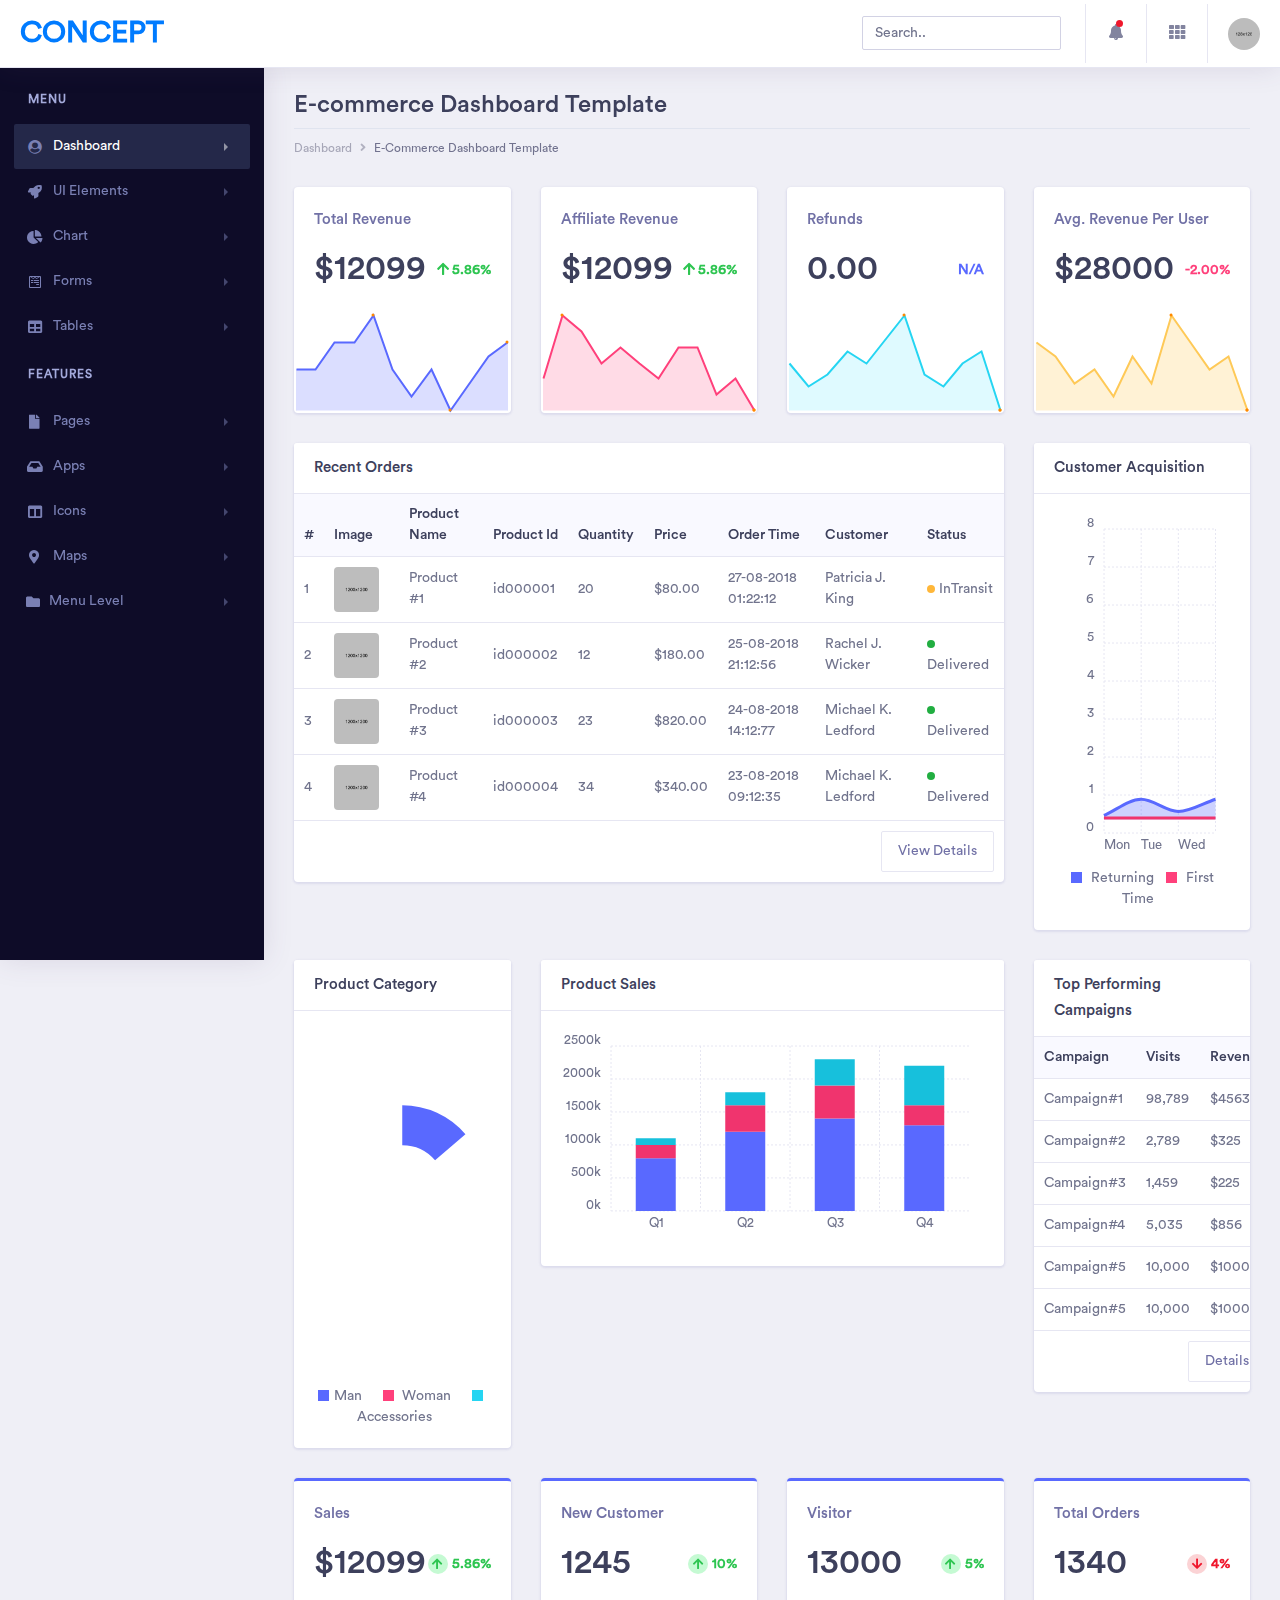
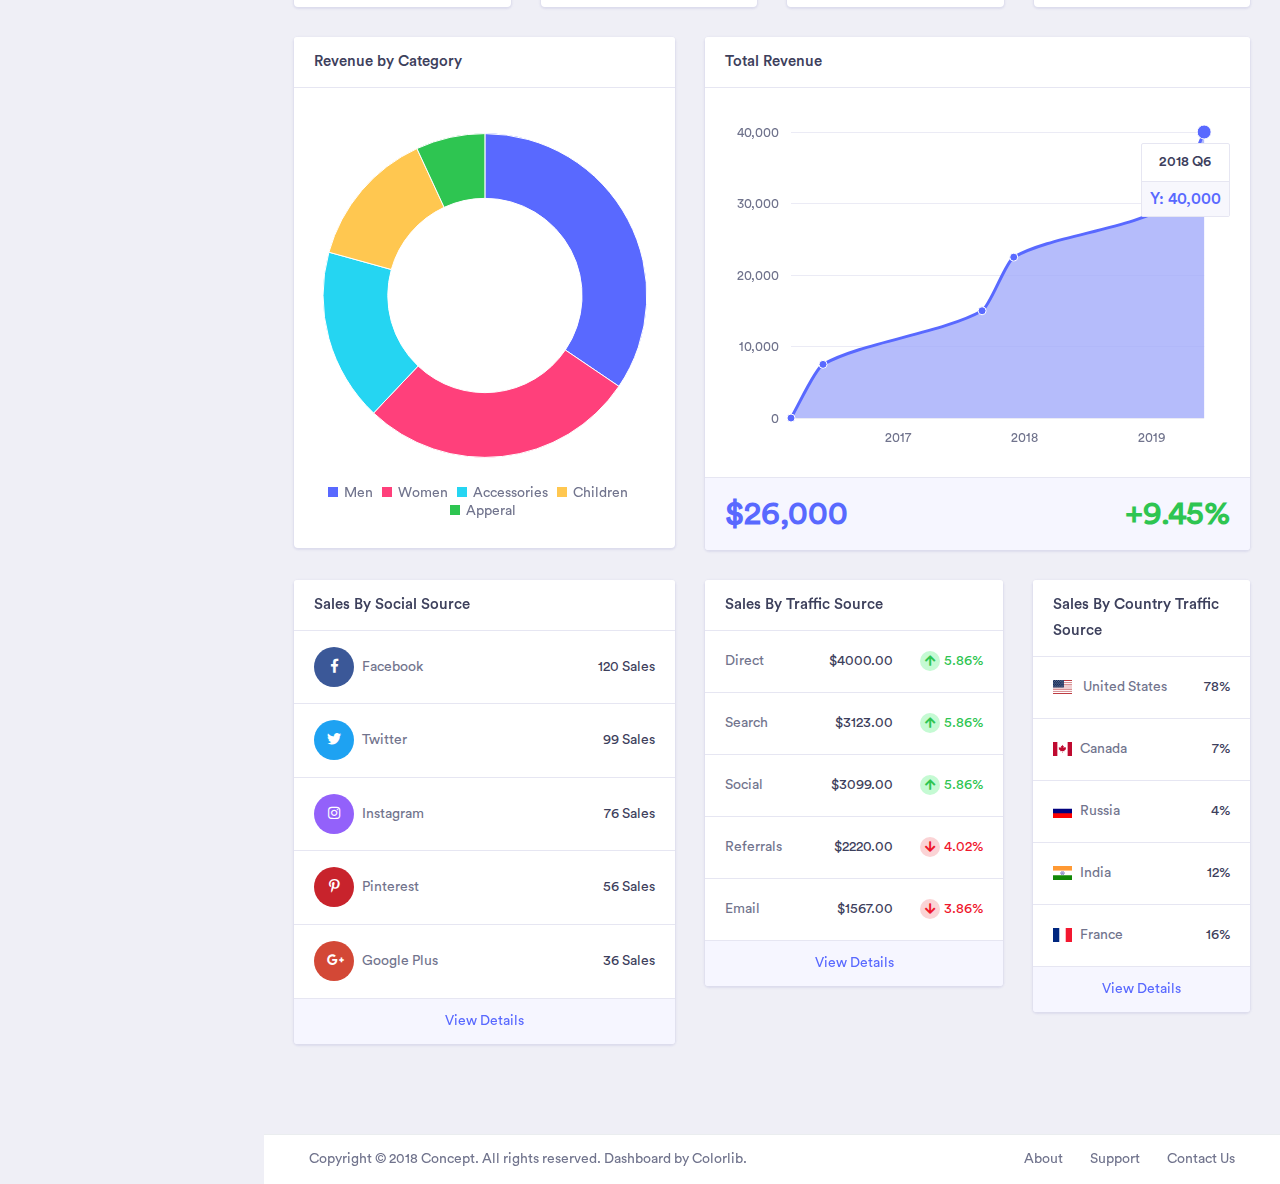
==== admin/index.html @ 16383ce6 "a" ====
<!doctype html>
<html lang="en">
 
<head>
    <!-- Required meta tags -->
    <meta charset="utf-8">
    <meta name="viewport" content="width=device-width, initial-scale=1, shrink-to-fit=no">
    <!-- Bootstrap CSS -->
    <link rel="stylesheet" href="assets/vendor/bootstrap/css/bootstrap.min.css">
    <link href="assets/vendor/fonts/circular-std/style.css" rel="stylesheet">
    <link rel="stylesheet" href="assets/libs/css/style.css">
    <link rel="stylesheet" href="assets/vendor/fonts/fontawesome/css/fontawesome-all.css">
    <link rel="stylesheet" href="assets/vendor/charts/chartist-bundle/chartist.css">
    <link rel="stylesheet" href="assets/vendor/charts/morris-bundle/morris.css">
    <link rel="stylesheet" href="assets/vendor/fonts/material-design-iconic-font/css/materialdesignicons.min.css">
    <link rel="stylesheet" href="assets/vendor/charts/c3charts/c3.css">
    <link rel="stylesheet" href="assets/vendor/fonts/flag-icon-css/flag-icon.min.css">
    <title>Concept - Bootstrap 4 Admin Dashboard Template</title>
</head>

<body>
    <!-- ============================================================== -->
    <!-- main wrapper -->
    <!-- ============================================================== -->
    <div class="dashboard-main-wrapper">
        <!-- ============================================================== -->
        <!-- navbar -->
        <!-- ============================================================== -->
        <div class="dashboard-header">
            <nav class="navbar navbar-expand-lg bg-white fixed-top">
                <a class="navbar-brand" href="index.html">Concept</a>
                <button class="navbar-toggler" type="button" data-toggle="collapse" data-target="#navbarSupportedContent" aria-controls="navbarSupportedContent" aria-expanded="false" aria-label="Toggle navigation">
                    <span class="navbar-toggler-icon"></span>
                </button>
                <div class="collapse navbar-collapse " id="navbarSupportedContent">
                    <ul class="navbar-nav ml-auto navbar-right-top">
                        <li class="nav-item">
                            <div id="custom-search" class="top-search-bar">
                                <input class="form-control" type="text" placeholder="Search..">
                            </div>
                        </li>
                        <li class="nav-item dropdown notification">
                            <a class="nav-link nav-icons" href="#" id="navbarDropdownMenuLink1" data-toggle="dropdown" aria-haspopup="true" aria-expanded="false"><i class="fas fa-fw fa-bell"></i> <span class="indicator"></span></a>
                            <ul class="dropdown-menu dropdown-menu-right notification-dropdown">
                                <li>
                                    <div class="notification-title"> Notification</div>
                                    <div class="notification-list">
                                        <div class="list-group">
                                            <a href="#" class="list-group-item list-group-item-action active">
                                                <div class="notification-info">
                                                    <div class="notification-list-user-img"><img src="assets/images/avatar-2.jpg" alt="" class="user-avatar-md rounded-circle"></div>
                                                    <div class="notification-list-user-block"><span class="notification-list-user-name">Jeremy Rakestraw</span>accepted your invitation to join the team.
                                                        <div class="notification-date">2 min ago</div>
                                                    </div>
                                                </div>
                                            </a>
                                            <a href="#" class="list-group-item list-group-item-action">
                                                <div class="notification-info">
                                                    <div class="notification-list-user-img"><img src="assets/images/avatar-3.jpg" alt="" class="user-avatar-md rounded-circle"></div>
                                                    <div class="notification-list-user-block"><span class="notification-list-user-name">John Abraham </span>is now following you
                                                        <div class="notification-date">2 days ago</div>
                                                    </div>
                                                </div>
                                            </a>
                                            <a href="#" class="list-group-item list-group-item-action">
                                                <div class="notification-info">
                                                    <div class="notification-list-user-img"><img src="assets/images/avatar-4.jpg" alt="" class="user-avatar-md rounded-circle"></div>
                                                    <div class="notification-list-user-block"><span class="notification-list-user-name">Monaan Pechi</span> is watching your main repository
                                                        <div class="notification-date">2 min ago</div>
                                                    </div>
                                                </div>
                                            </a>
                                            <a href="#" class="list-group-item list-group-item-action">
                                                <div class="notification-info">
                                                    <div class="notification-list-user-img"><img src="assets/images/avatar-5.jpg" alt="" class="user-avatar-md rounded-circle"></div>
                                                    <div class="notification-list-user-block"><span class="notification-list-user-name">Jessica Caruso</span>accepted your invitation to join the team.
                                                        <div class="notification-date">2 min ago</div>
                                                    </div>
                                                </div>
                                            </a>
                                        </div>
                                    </div>
                                </li>
                                <li>
                                    <div class="list-footer"> <a href="#">View all notifications</a></div>
                                </li>
                            </ul>
                        </li>
                        <li class="nav-item dropdown connection">
                            <a class="nav-link" href="#" id="navbarDropdown" role="button" data-toggle="dropdown" aria-haspopup="true" aria-expanded="false"> <i class="fas fa-fw fa-th"></i> </a>
                            <ul class="dropdown-menu dropdown-menu-right connection-dropdown">
                                <li class="connection-list">
                                    <div class="row">
                                        <div class="col-xl-4 col-lg-4 col-md-6 col-sm-12 col-12 ">
                                            <a href="#" class="connection-item"><img src="assets/images/github.png" alt="" > <span>Github</span></a>
                                        </div>
                                        <div class="col-xl-4 col-lg-4 col-md-6 col-sm-12 col-12 ">
                                            <a href="#" class="connection-item"><img src="assets/images/dribbble.png" alt="" > <span>Dribbble</span></a>
                                        </div>
                                        <div class="col-xl-4 col-lg-4 col-md-6 col-sm-12 col-12 ">
                                            <a href="#" class="connection-item"><img src="assets/images/dropbox.png" alt="" > <span>Dropbox</span></a>
                                        </div>
                                    </div>
                                    <div class="row">
                                        <div class="col-xl-4 col-lg-4 col-md-6 col-sm-12 col-12 ">
                                            <a href="#" class="connection-item"><img src="assets/images/bitbucket.png" alt=""> <span>Bitbucket</span></a>
                                        </div>
                                        <div class="col-xl-4 col-lg-4 col-md-6 col-sm-12 col-12 ">
                                            <a href="#" class="connection-item"><img src="assets/images/mail_chimp.png" alt="" ><span>Mail chimp</span></a>
                                        </div>
                                        <div class="col-xl-4 col-lg-4 col-md-6 col-sm-12 col-12 ">
                                            <a href="#" class="connection-item"><img src="assets/images/slack.png" alt="" > <span>Slack</span></a>
                                        </div>
                                    </div>
                                </li>
                                <li>
                                    <div class="conntection-footer"><a href="#">More</a></div>
                                </li>
                            </ul>
                        </li>
                        <li class="nav-item dropdown nav-user">
                            <a class="nav-link nav-user-img" href="#" id="navbarDropdownMenuLink2" data-toggle="dropdown" aria-haspopup="true" aria-expanded="false"><img src="assets/images/avatar-1.jpg" alt="" class="user-avatar-md rounded-circle"></a>
                            <div class="dropdown-menu dropdown-menu-right nav-user-dropdown" aria-labelledby="navbarDropdownMenuLink2">
                                <div class="nav-user-info">
                                    <h5 class="mb-0 text-white nav-user-name">John Abraham </h5>
                                    <span class="status"></span><span class="ml-2">Available</span>
                                </div>
                                <a class="dropdown-item" href="#"><i class="fas fa-user mr-2"></i>Account</a>
                                <a class="dropdown-item" href="#"><i class="fas fa-cog mr-2"></i>Setting</a>
                                <a class="dropdown-item" href="#"><i class="fas fa-power-off mr-2"></i>Logout</a>
                            </div>
                        </li>
                    </ul>
                </div>
            </nav>
        </div>
        <!-- ============================================================== -->
        <!-- end navbar -->
        <!-- ============================================================== -->
        <!-- ============================================================== -->
        <!-- left sidebar -->
        <!-- ============================================================== -->
        <div class="nav-left-sidebar sidebar-dark">
            <div class="menu-list">
                <nav class="navbar navbar-expand-lg navbar-light">
                    <a class="d-xl-none d-lg-none" href="#">Dashboard</a>
                    <button class="navbar-toggler" type="button" data-toggle="collapse" data-target="#navbarNav" aria-controls="navbarNav" aria-expanded="false" aria-label="Toggle navigation">
                        <span class="navbar-toggler-icon"></span>
                    </button>
                    <div class="collapse navbar-collapse" id="navbarNav">
                        <ul class="navbar-nav flex-column">
                            <li class="nav-divider">
                                Menu
                            </li>
                            <li class="nav-item ">
                                <a class="nav-link active" href="#" data-toggle="collapse" aria-expanded="false" data-target="#submenu-1" aria-controls="submenu-1"><i class="fa fa-fw fa-user-circle"></i>Dashboard <span class="badge badge-success">6</span></a>
                                <div id="submenu-1" class="collapse submenu" style="">
                                    <ul class="nav flex-column">
                                        <li class="nav-item">
                                            <a class="nav-link" href="#" data-toggle="collapse" aria-expanded="false" data-target="#submenu-1-2" aria-controls="submenu-1-2">E-Commerce</a>
                                            <div id="submenu-1-2" class="collapse submenu" style="">
                                                <ul class="nav flex-column">
                                                    <li class="nav-item">
                                                        <a class="nav-link" href="index.html">E Commerce Dashboard</a>
                                                    </li>
                                                    <li class="nav-item">
                                                        <a class="nav-link" href="ecommerce-product.html">Product List</a>
                                                    </li>
                                                    <li class="nav-item">
                                                        <a class="nav-link" href="ecommerce-product-single.html">Product Single</a>
                                                    </li>
                                                    <li class="nav-item">
                                                        <a class="nav-link" href="ecommerce-product-checkout.html">Product Checkout</a>
                                                    </li>
                                                </ul>
                                            </div>
                                        </li>
                                        <li class="nav-item">
                                            <a class="nav-link" href="dashboard-finance.html">Finance</a>
                                        </li>
                                        <li class="nav-item">
                                            <a class="nav-link" href="dashboard-sales.html">Sales</a>
                                        </li>
                                        <li class="nav-item">
                                            <a class="nav-link" href="#" data-toggle="collapse" aria-expanded="false" data-target="#submenu-1-1" aria-controls="submenu-1-1">Infulencer</a>
                                            <div id="submenu-1-1" class="collapse submenu" style="">
                                                <ul class="nav flex-column">
                                                    <li class="nav-item">
                                                        <a class="nav-link" href="dashboard-influencer.html">Influencer</a>
                                                    </li>
                                                    <li class="nav-item">
                                                        <a class="nav-link" href="influencer-finder.html">Influencer Finder</a>
                                                    </li>
                                                    <li class="nav-item">
                                                        <a class="nav-link" href="influencer-profile.html">Influencer Profile</a>
                                                    </li>
                                                </ul>
                                            </div>
                                        </li>
                                    </ul>
                                </div>
                            </li>
                            <li class="nav-item">
                                <a class="nav-link" href="#" data-toggle="collapse" aria-expanded="false" data-target="#submenu-2" aria-controls="submenu-2"><i class="fa fa-fw fa-rocket"></i>UI Elements</a>
                                <div id="submenu-2" class="collapse submenu" style="">
                                    <ul class="nav flex-column">
                                        <li class="nav-item">
                                            <a class="nav-link" href="pages/cards.html">Cards <span class="badge badge-secondary">New</span></a>
                                        </li>
                                        <li class="nav-item">
                                            <a class="nav-link" href="pages/general.html">General</a>
                                        </li>
                                        <li class="nav-item">
                                            <a class="nav-link" href="pages/carousel.html">Carousel</a>
                                        </li>
                                        <li class="nav-item">
                                            <a class="nav-link" href="pages/listgroup.html">List Group</a>
                                        </li>
                                        <li class="nav-item">
                                            <a class="nav-link" href="pages/typography.html">Typography</a>
                                        </li>
                                        <li class="nav-item">
                                            <a class="nav-link" href="pages/accordions.html">Accordions</a>
                                        </li>
                                        <li class="nav-item">
                                            <a class="nav-link" href="pages/tabs.html">Tabs</a>
                                        </li>
                                    </ul>
                                </div>
                            </li>
                            <li class="nav-item">
                                <a class="nav-link" href="#" data-toggle="collapse" aria-expanded="false" data-target="#submenu-3" aria-controls="submenu-3"><i class="fas fa-fw fa-chart-pie"></i>Chart</a>
                                <div id="submenu-3" class="collapse submenu" style="">
                                    <ul class="nav flex-column">
                                        <li class="nav-item">
                                            <a class="nav-link" href="pages/chart-c3.html">C3 Charts</a>
                                        </li>
                                        <li class="nav-item">
                                            <a class="nav-link" href="pages/chart-chartist.html">Chartist Charts</a>
                                        </li>
                                        <li class="nav-item">
                                            <a class="nav-link" href="pages/chart-charts.html">Chart</a>
                                        </li>
                                        <li class="nav-item">
                                            <a class="nav-link" href="pages/chart-morris.html">Morris</a>
                                        </li>
                                        <li class="nav-item">
                                            <a class="nav-link" href="pages/chart-sparkline.html">Sparkline</a>
                                        </li>
                                        <li class="nav-item">
                                            <a class="nav-link" href="pages/chart-gauge.html">Guage</a>
                                        </li>
                                    </ul>
                                </div>
                            </li>
                            <li class="nav-item ">
                                <a class="nav-link" href="#" data-toggle="collapse" aria-expanded="false" data-target="#submenu-4" aria-controls="submenu-4"><i class="fab fa-fw fa-wpforms"></i>Forms</a>
                                <div id="submenu-4" class="collapse submenu" style="">
                                    <ul class="nav flex-column">
                                        <li class="nav-item">
                                            <a class="nav-link" href="pages/form-elements.html">Form Elements</a>
                                        </li>
                                        <li class="nav-item">
                                            <a class="nav-link" href="pages/form-validation.html">Parsely Validations</a>
                                        </li>
                                        <li class="nav-item">
                                            <a class="nav-link" href="pages/multiselect.html">Multiselect</a>
                                        </li>
                                        <li class="nav-item">
                                            <a class="nav-link" href="pages/datepicker.html">Date Picker</a>
                                        </li>
                                        <li class="nav-item">
                                            <a class="nav-link" href="pages/bootstrap-select.html">Bootstrap Select</a>
                                        </li>
                                    </ul>
                                </div>
                            </li>
                            <li class="nav-item">
                                <a class="nav-link" href="#" data-toggle="collapse" aria-expanded="false" data-target="#submenu-5" aria-controls="submenu-5"><i class="fas fa-fw fa-table"></i>Tables</a>
                                <div id="submenu-5" class="collapse submenu" style="">
                                    <ul class="nav flex-column">
                                        <li class="nav-item">
                                            <a class="nav-link" href="pages/general-table.html">General Tables</a>
                                        </li>
                                        <li class="nav-item">
                                            <a class="nav-link" href="pages/data-tables.html">Data Tables</a>
                                        </li>
                                    </ul>
                                </div>
                            </li>
                            <li class="nav-divider">
                                Features
                            </li>
                            <li class="nav-item">
                                <a class="nav-link" href="#" data-toggle="collapse" aria-expanded="false" data-target="#submenu-6" aria-controls="submenu-6"><i class="fas fa-fw fa-file"></i> Pages </a>
                                <div id="submenu-6" class="collapse submenu" style="">
                                    <ul class="nav flex-column">
                                        <li class="nav-item">
                                            <a class="nav-link" href="pages/blank-page.html">Blank Page</a>
                                        </li>
                                        <li class="nav-item">
                                            <a class="nav-link" href="pages/blank-page-header.html">Blank Page Header</a>
                                        </li>
                                        <li class="nav-item">
                                            <a class="nav-link" href="pages/login.html">Login</a>
                                        </li>
                                        <li class="nav-item">
                                            <a class="nav-link" href="pages/404-page.html">404 page</a>
                                        </li>
                                        <li class="nav-item">
                                            <a class="nav-link" href="pages/sign-up.html">Sign up Page</a>
                                        </li>
                                        <li class="nav-item">
                                            <a class="nav-link" href="pages/forgot-password.html">Forgot Password</a>
                                        </li>
                                        <li class="nav-item">
                                            <a class="nav-link" href="pages/pricing.html">Pricing Tables</a>
                                        </li>
                                        <li class="nav-item">
                                            <a class="nav-link" href="pages/timeline.html">Timeline</a>
                                        </li>
                                        <li class="nav-item">
                                            <a class="nav-link" href="pages/calendar.html">Calendar</a>
                                        </li>
                                        <li class="nav-item">
                                            <a class="nav-link" href="pages/sortable-nestable-lists.html">Sortable/Nestable List</a>
                                        </li>
                                        <li class="nav-item">
                                            <a class="nav-link" href="pages/widgets.html">Widgets</a>
                                        </li>
                                        <li class="nav-item">
                                            <a class="nav-link" href="pages/media-object.html">Media Objects</a>
                                        </li>
                                        <li class="nav-item">
                                            <a class="nav-link" href="pages/cropper-image.html">Cropper</a>
                                        </li>
                                        <li class="nav-item">
                                            <a class="nav-link" href="pages/color-picker.html">Color Picker</a>
                                        </li>
                                    </ul>
                                </div>
                            </li>
                            <li class="nav-item">
                                <a class="nav-link" href="#" data-toggle="collapse" aria-expanded="false" data-target="#submenu-7" aria-controls="submenu-7"><i class="fas fa-fw fa-inbox"></i>Apps <span class="badge badge-secondary">New</span></a>
                                <div id="submenu-7" class="collapse submenu" style="">
                                    <ul class="nav flex-column">
                                        <li class="nav-item">
                                            <a class="nav-link" href="pages/inbox.html">Inbox</a>
                                        </li>
                                        <li class="nav-item">
                                            <a class="nav-link" href="pages/email-details.html">Email Detail</a>
                                        </li>
                                        <li class="nav-item">
                                            <a class="nav-link" href="pages/email-compose.html">Email Compose</a>
                                        </li>
                                        <li class="nav-item">
                                            <a class="nav-link" href="pages/message-chat.html">Message Chat</a>
                                        </li>
                                    </ul>
                                </div>
                            </li>
                            <li class="nav-item">
                                <a class="nav-link" href="#" data-toggle="collapse" aria-expanded="false" data-target="#submenu-8" aria-controls="submenu-8"><i class="fas fa-fw fa-columns"></i>Icons</a>
                                <div id="submenu-8" class="collapse submenu" style="">
                                    <ul class="nav flex-column">
                                        <li class="nav-item">
                                            <a class="nav-link" href="pages/icon-fontawesome.html">FontAwesome Icons</a>
                                        </li>
                                        <li class="nav-item">
                                            <a class="nav-link" href="pages/icon-material.html">Material Icons</a>
                                        </li>
                                        <li class="nav-item">
                                            <a class="nav-link" href="pages/icon-simple-lineicon.html">Simpleline Icon</a>
                                        </li>
                                        <li class="nav-item">
                                            <a class="nav-link" href="pages/icon-themify.html">Themify Icon</a>
                                        </li>
                                        <li class="nav-item">
                                            <a class="nav-link" href="pages/icon-flag.html">Flag Icons</a>
                                        </li>
                                        <li class="nav-item">
                                            <a class="nav-link" href="pages/icon-weather.html">Weather Icon</a>
                                        </li>
                                    </ul>
                                </div>
                            </li>
                            <li class="nav-item">
                                <a class="nav-link" href="#" data-toggle="collapse" aria-expanded="false" data-target="#submenu-9" aria-controls="submenu-9"><i class="fas fa-fw fa-map-marker-alt"></i>Maps</a>
                                <div id="submenu-9" class="collapse submenu" style="">
                                    <ul class="nav flex-column">
                                        <li class="nav-item">
                                            <a class="nav-link" href="pages/map-google.html">Google Maps</a>
                                        </li>
                                        <li class="nav-item">
                                            <a class="nav-link" href="pages/map-vector.html">Vector Maps</a>
                                        </li>
                                    </ul>
                                </div>
                            </li>
                            <li class="nav-item">
                                <a class="nav-link" href="#" data-toggle="collapse" aria-expanded="false" data-target="#submenu-10" aria-controls="submenu-10"><i class="fas fa-f fa-folder"></i>Menu Level</a>
                                <div id="submenu-10" class="collapse submenu" style="">
                                    <ul class="nav flex-column">
                                        <li class="nav-item">
                                            <a class="nav-link" href="#">Level 1</a>
                                        </li>
                                        <li class="nav-item">
                                            <a class="nav-link" href="#" data-toggle="collapse" aria-expanded="false" data-target="#submenu-11" aria-controls="submenu-11">Level 2</a>
                                            <div id="submenu-11" class="collapse submenu" style="">
                                                <ul class="nav flex-column">
                                                    <li class="nav-item">
                                                        <a class="nav-link" href="#">Level 1</a>
                                                    </li>
                                                    <li class="nav-item">
                                                        <a class="nav-link" href="#">Level 2</a>
                                                    </li>
                                                </ul>
                                            </div>
                                        </li>
                                        <li class="nav-item">
                                            <a class="nav-link" href="#">Level 3</a>
                                        </li>
                                    </ul>
                                </div>
                            </li>
                        </ul>
                    </div>
                </nav>
            </div>
        </div>
        <!-- ============================================================== -->
        <!-- end left sidebar -->
        <!-- ============================================================== -->
        <!-- ============================================================== -->
        <!-- wrapper  -->
        <!-- ============================================================== -->
        <div class="dashboard-wrapper">
            <div class="dashboard-ecommerce">
                <div class="container-fluid dashboard-content ">
                    <!-- ============================================================== -->
                    <!-- pageheader  -->
                    <!-- ============================================================== -->
                    <div class="row">
                        <div class="col-xl-12 col-lg-12 col-md-12 col-sm-12 col-12">
                            <div class="page-header">
                                <h2 class="pageheader-title">E-commerce Dashboard Template </h2>
                                <p class="pageheader-text">Nulla euismod urna eros, sit amet scelerisque torton lectus vel mauris facilisis faucibus at enim quis massa lobortis rutrum.</p>
                                <div class="page-breadcrumb">
                                    <nav aria-label="breadcrumb">
                                        <ol class="breadcrumb">
                                            <li class="breadcrumb-item"><a href="#" class="breadcrumb-link">Dashboard</a></li>
                                            <li class="breadcrumb-item active" aria-current="page">E-Commerce Dashboard Template</li>
                                        </ol>
                                    </nav>
                                </div>
                            </div>
                        </div>
                    </div>
                    <!-- ============================================================== -->
                    <!-- end pageheader  -->
                    <!-- ============================================================== -->
                    <div class="ecommerce-widget">

                        <div class="row">
                            <div class="col-xl-3 col-lg-6 col-md-6 col-sm-12 col-12">
                                <div class="card">
                                    <div class="card-body">
                                        <h5 class="text-muted">Total Revenue</h5>
                                        <div class="metric-value d-inline-block">
                                            <h1 class="mb-1">$12099</h1>
                                        </div>
                                        <div class="metric-label d-inline-block float-right text-success font-weight-bold">
                                            <span><i class="fa fa-fw fa-arrow-up"></i></span><span>5.86%</span>
                                        </div>
                                    </div>
                                    <div id="sparkline-revenue"></div>
                                </div>
                            </div>
                            <div class="col-xl-3 col-lg-6 col-md-6 col-sm-12 col-12">
                                <div class="card">
                                    <div class="card-body">
                                        <h5 class="text-muted">Affiliate Revenue</h5>
                                        <div class="metric-value d-inline-block">
                                            <h1 class="mb-1">$12099</h1>
                                        </div>
                                        <div class="metric-label d-inline-block float-right text-success font-weight-bold">
                                            <span><i class="fa fa-fw fa-arrow-up"></i></span><span>5.86%</span>
                                        </div>
                                    </div>
                                    <div id="sparkline-revenue2"></div>
                                </div>
                            </div>
                            <div class="col-xl-3 col-lg-6 col-md-6 col-sm-12 col-12">
                                <div class="card">
                                    <div class="card-body">
                                        <h5 class="text-muted">Refunds</h5>
                                        <div class="metric-value d-inline-block">
                                            <h1 class="mb-1">0.00</h1>
                                        </div>
                                        <div class="metric-label d-inline-block float-right text-primary font-weight-bold">
                                            <span>N/A</span>
                                        </div>
                                    </div>
                                    <div id="sparkline-revenue3"></div>
                                </div>
                            </div>
                            <div class="col-xl-3 col-lg-6 col-md-6 col-sm-12 col-12">
                                <div class="card">
                                    <div class="card-body">
                                        <h5 class="text-muted">Avg. Revenue Per User</h5>
                                        <div class="metric-value d-inline-block">
                                            <h1 class="mb-1">$28000</h1>
                                        </div>
                                        <div class="metric-label d-inline-block float-right text-secondary font-weight-bold">
                                            <span>-2.00%</span>
                                        </div>
                                    </div>
                                    <div id="sparkline-revenue4"></div>
                                </div>
                            </div>
                        </div>
                        <div class="row">
                            <!-- ============================================================== -->
                      
                            <!-- ============================================================== -->

                                          <!-- recent orders  -->
                            <!-- ============================================================== -->
                            <div class="col-xl-9 col-lg-12 col-md-6 col-sm-12 col-12">
                                <div class="card">
                                    <h5 class="card-header">Recent Orders</h5>
                                    <div class="card-body p-0">
                                        <div class="table-responsive">
                                            <table class="table">
                                                <thead class="bg-light">
                                                    <tr class="border-0">
                                                        <th class="border-0">#</th>
                                                        <th class="border-0">Image</th>
                                                        <th class="border-0">Product Name</th>
                                                        <th class="border-0">Product Id</th>
                                                        <th class="border-0">Quantity</th>
                                                        <th class="border-0">Price</th>
                                                        <th class="border-0">Order Time</th>
                                                        <th class="border-0">Customer</th>
                                                        <th class="border-0">Status</th>
                                                    </tr>
                                                </thead>
                                                <tbody>
                                                    <tr>
                                                        <td>1</td>
                                                        <td>
                                                            <div class="m-r-10"><img src="assets/images/product-pic.jpg" alt="user" class="rounded" width="45"></div>
                                                        </td>
                                                        <td>Product #1 </td>
                                                        <td>id000001 </td>
                                                        <td>20</td>
                                                        <td>$80.00</td>
                                                        <td>27-08-2018 01:22:12</td>
                                                        <td>Patricia J. King </td>
                                                        <td><span class="badge-dot badge-brand mr-1"></span>InTransit </td>
                                                    </tr>
                                                    <tr>
                                                        <td>2</td>
                                                        <td>
                                                            <div class="m-r-10"><img src="assets/images/product-pic-2.jpg" alt="user" class="rounded" width="45"></div>
                                                        </td>
                                                        <td>Product #2 </td>
                                                        <td>id000002 </td>
                                                        <td>12</td>
                                                        <td>$180.00</td>
                                                        <td>25-08-2018 21:12:56</td>
                                                        <td>Rachel J. Wicker </td>
                                                        <td><span class="badge-dot badge-success mr-1"></span>Delivered </td>
                                                    </tr>
                                                    <tr>
                                                        <td>3</td>
                                                        <td>
                                                            <div class="m-r-10"><img src="assets/images/product-pic-3.jpg" alt="user" class="rounded" width="45"></div>
                                                        </td>
                                                        <td>Product #3 </td>
                                                        <td>id000003 </td>
                                                        <td>23</td>
                                                        <td>$820.00</td>
                                                        <td>24-08-2018 14:12:77</td>
                                                        <td>Michael K. Ledford </td>
                                                        <td><span class="badge-dot badge-success mr-1"></span>Delivered </td>
                                                    </tr>
                                                    <tr>
                                                        <td>4</td>
                                                        <td>
                                                            <div class="m-r-10"><img src="assets/images/product-pic-4.jpg" alt="user" class="rounded" width="45"></div>
                                                        </td>
                                                        <td>Product #4 </td>
                                                        <td>id000004 </td>
                                                        <td>34</td>
                                                        <td>$340.00</td>
                                                        <td>23-08-2018 09:12:35</td>
                                                        <td>Michael K. Ledford </td>
                                                        <td><span class="badge-dot badge-success mr-1"></span>Delivered </td>
                                                    </tr>
                                                    <tr>
                                                        <td colspan="9"><a href="#" class="btn btn-outline-light float-right">View Details</a></td>
                                                    </tr>
                                                </tbody>
                                            </table>
                                        </div>
                                    </div>
                                </div>
                            </div>
                            <!-- ============================================================== -->
                            <!-- end recent orders  -->

    
                            <!-- ============================================================== -->
                            <!-- ============================================================== -->
                            <!-- customer acquistion  -->
                            <!-- ============================================================== -->
                            <div class="col-xl-3 col-lg-6 col-md-6 col-sm-12 col-12">
                                <div class="card">
                                    <h5 class="card-header">Customer Acquisition</h5>
                                    <div class="card-body">
                                        <div class="ct-chart ct-golden-section" style="height: 354px;"></div>
                                        <div class="text-center">
                                            <span class="legend-item mr-2">
                                                    <span class="fa-xs text-primary mr-1 legend-tile"><i class="fa fa-fw fa-square-full"></i></span>
                                            <span class="legend-text">Returning</span>
                                            </span>
                                            <span class="legend-item mr-2">

                                                    <span class="fa-xs text-secondary mr-1 legend-tile"><i class="fa fa-fw fa-square-full"></i></span>
                                            <span class="legend-text">First Time</span>
                                            </span>
                                        </div>
                                    </div>
                                </div>
                            </div>
                            <!-- ============================================================== -->
                            <!-- end customer acquistion  -->
                            <!-- ============================================================== -->
                        </div>
                        <div class="row">
                            <!-- ============================================================== -->
              				                        <!-- product category  -->
                            <!-- ============================================================== -->
                            <div class="col-xl-3 col-lg-6 col-md-6 col-sm-12 col-12">
                                <div class="card">
                                    <h5 class="card-header"> Product Category</h5>
                                    <div class="card-body">
                                        <div class="ct-chart-category ct-golden-section" style="height: 315px;"></div>
                                        <div class="text-center m-t-40">
                                            <span class="legend-item mr-3">
                                                    <span class="fa-xs text-primary mr-1 legend-tile"><i class="fa fa-fw fa-square-full "></i></span><span class="legend-text">Man</span>
                                            </span>
                                            <span class="legend-item mr-3">
                                                <span class="fa-xs text-secondary mr-1 legend-tile"><i class="fa fa-fw fa-square-full"></i></span>
                                            <span class="legend-text">Woman</span>
                                            </span>
                                            <span class="legend-item mr-3">
                                                <span class="fa-xs text-info mr-1 legend-tile"><i class="fa fa-fw fa-square-full"></i></span>
                                            <span class="legend-text">Accessories</span>
                                            </span>
                                        </div>
                                    </div>
                                </div>
                            </div>
                            <!-- ============================================================== -->
                            <!-- end product category  -->
                                   <!-- product sales  -->
                            <!-- ============================================================== -->
                            <div class="col-xl-6 col-lg-12 col-md-12 col-sm-12 col-12">
                                <div class="card">
                                    <div class="card-header">
                                        <!-- <div class="float-right">
                                                <select class="custom-select">
                                                    <option selected>Today</option>
                                                    <option value="1">Weekly</option>
                                                    <option value="2">Monthly</option>
                                                    <option value="3">Yearly</option>
                                                </select>
                                            </div> -->
                                        <h5 class="mb-0"> Product Sales</h5>
                                    </div>
                                    <div class="card-body">
                                        <div class="ct-chart-product ct-golden-section"></div>
                                    </div>
                                </div>
                            </div>
                            <!-- ============================================================== -->
                            <!-- end product sales  -->
                            <!-- ============================================================== -->
                            <div class="col-xl-3 col-lg-12 col-md-6 col-sm-12 col-12">
                                <!-- ============================================================== -->
                                <!-- top perfomimg  -->
                                <!-- ============================================================== -->
                                <div class="card">
                                    <h5 class="card-header">Top Performing Campaigns</h5>
                                    <div class="card-body p-0">
                                        <div class="table-responsive">
                                            <table class="table no-wrap p-table">
                                                <thead class="bg-light">
                                                    <tr class="border-0">
                                                        <th class="border-0">Campaign</th>
                                                        <th class="border-0">Visits</th>
                                                        <th class="border-0">Revenue</th>
                                                    </tr>
                                                </thead>
                                                <tbody>
                                                    <tr>
                                                        <td>Campaign#1</td>
                                                        <td>98,789 </td>
                                                        <td>$4563</td>
                                                    </tr>
                                                    <tr>
                                                        <td>Campaign#2</td>
                                                        <td>2,789 </td>
                                                        <td>$325</td>
                                                    </tr>
                                                    <tr>
                                                        <td>Campaign#3</td>
                                                        <td>1,459 </td>
                                                        <td>$225</td>
                                                    </tr>
                                                    <tr>
                                                        <td>Campaign#4</td>
                                                        <td>5,035 </td>
                                                        <td>$856</td>
                                                    </tr>
                                                    <tr>
                                                        <td>Campaign#5</td>
                                                        <td>10,000 </td>
                                                        <td>$1000</td>
                                                    </tr>
                                                    <tr>
                                                        <td>Campaign#5</td>
                                                        <td>10,000 </td>
                                                        <td>$1000</td>
                                                    </tr>
                                                    <tr>
                                                        <td colspan="3">
                                                            <a href="#" class="btn btn-outline-light float-right">Details</a>
                                                        </td>
                                                    </tr>
                                                </tbody>
                                            </table>
                                        </div>
                                    </div>
                                </div>
                                <!-- ============================================================== -->
                                <!-- end top perfomimg  -->
                                <!-- ============================================================== -->
                            </div>
                        </div>

                        <div class="row">
                            <!-- ============================================================== -->
                            <!-- sales  -->
                            <!-- ============================================================== -->
                            <div class="col-xl-3 col-lg-3 col-md-6 col-sm-12 col-12">
                                <div class="card border-3 border-top border-top-primary">
                                    <div class="card-body">
                                        <h5 class="text-muted">Sales</h5>
                                        <div class="metric-value d-inline-block">
                                            <h1 class="mb-1">$12099</h1>
                                        </div>
                                        <div class="metric-label d-inline-block float-right text-success font-weight-bold">
                                            <span class="icon-circle-small icon-box-xs text-success bg-success-light"><i class="fa fa-fw fa-arrow-up"></i></span><span class="ml-1">5.86%</span>
                                        </div>
                                    </div>
                                </div>
                            </div>
                            <!-- ============================================================== -->
                            <!-- end sales  -->
                            <!-- ============================================================== -->
                            <!-- ============================================================== -->
                            <!-- new customer  -->
                            <!-- ============================================================== -->
                            <div class="col-xl-3 col-lg-3 col-md-6 col-sm-12 col-12">
                                <div class="card border-3 border-top border-top-primary">
                                    <div class="card-body">
                                        <h5 class="text-muted">New Customer</h5>
                                        <div class="metric-value d-inline-block">
                                            <h1 class="mb-1">1245</h1>
                                        </div>
                                        <div class="metric-label d-inline-block float-right text-success font-weight-bold">
                                            <span class="icon-circle-small icon-box-xs text-success bg-success-light"><i class="fa fa-fw fa-arrow-up"></i></span><span class="ml-1">10%</span>
                                        </div>
                                    </div>
                                </div>
                            </div>
                            <!-- ============================================================== -->
                            <!-- end new customer  -->
                            <!-- ============================================================== -->
                            <!-- ============================================================== -->
                            <!-- visitor  -->
                            <!-- ============================================================== -->
                            <div class="col-xl-3 col-lg-3 col-md-6 col-sm-12 col-12">
                                <div class="card border-3 border-top border-top-primary">
                                    <div class="card-body">
                                        <h5 class="text-muted">Visitor</h5>
                                        <div class="metric-value d-inline-block">
                                            <h1 class="mb-1">13000</h1>
                                        </div>
                                        <div class="metric-label d-inline-block float-right text-success font-weight-bold">
                                            <span class="icon-circle-small icon-box-xs text-success bg-success-light"><i class="fa fa-fw fa-arrow-up"></i></span><span class="ml-1">5%</span>
                                        </div>
                                    </div>
                                </div>
                            </div>
                            <!-- ============================================================== -->
                            <!-- end visitor  -->
                            <!-- ============================================================== -->
                            <!-- ============================================================== -->
                            <!-- total orders  -->
                            <!-- ============================================================== -->
                            <div class="col-xl-3 col-lg-3 col-md-6 col-sm-12 col-12">
                                <div class="card border-3 border-top border-top-primary">
                                    <div class="card-body">
                                        <h5 class="text-muted">Total Orders</h5>
                                        <div class="metric-value d-inline-block">
                                            <h1 class="mb-1">1340</h1>
                                        </div>
                                        <div class="metric-label d-inline-block float-right text-danger font-weight-bold">
                                            <span class="icon-circle-small icon-box-xs text-danger bg-danger-light bg-danger-light "><i class="fa fa-fw fa-arrow-down"></i></span><span class="ml-1">4%</span>
                                        </div>
                                    </div>
                                </div>
                            </div>
                            <!-- ============================================================== -->
                            <!-- end total orders  -->
                            <!-- ============================================================== -->
                        </div>
                        <div class="row">
                            <!-- ============================================================== -->
                            <!-- total revenue  -->
                            <!-- ============================================================== -->
  
                            
                            <!-- ============================================================== -->
                            <!-- ============================================================== -->
                            <!-- category revenue  -->
                            <!-- ============================================================== -->
                            <div class="col-xl-5 col-lg-5 col-md-12 col-sm-12 col-12">
                                <div class="card">
                                    <h5 class="card-header">Revenue by Category</h5>
                                    <div class="card-body">
                                        <div id="c3chart_category" style="height: 420px;"></div>
                                    </div>
                                </div>
                            </div>
                            <!-- ============================================================== -->
                            <!-- end category revenue  -->
                            <!-- ============================================================== -->

                            <div class="col-xl-7 col-lg-7 col-md-12 col-sm-12 col-12">
                                <div class="card">
                                    <h5 class="card-header"> Total Revenue</h5>
                                    <div class="card-body">
                                        <div id="morris_totalrevenue"></div>
                                    </div>
                                    <div class="card-footer">
                                        <p class="display-7 font-weight-bold"><span class="text-primary d-inline-block">$26,000</span><span class="text-success float-right">+9.45%</span></p>
                                    </div>
                                </div>
                            </div>
                        </div>
                        <div class="row">
                            <div class="col-xl-5 col-lg-6 col-md-6 col-sm-12 col-12">
                                <!-- ============================================================== -->
                                <!-- social source  -->
                                <!-- ============================================================== -->
                                <div class="card">
                                    <h5 class="card-header"> Sales By Social Source</h5>
                                    <div class="card-body p-0">
                                        <ul class="social-sales list-group list-group-flush">
                                            <li class="list-group-item social-sales-content"><span class="social-sales-icon-circle facebook-bgcolor mr-2"><i class="fab fa-facebook-f"></i></span><span class="social-sales-name">Facebook</span><span class="social-sales-count text-dark">120 Sales</span>
                                            </li>
                                            <li class="list-group-item social-sales-content"><span class="social-sales-icon-circle twitter-bgcolor mr-2"><i class="fab fa-twitter"></i></span><span class="social-sales-name">Twitter</span><span class="social-sales-count text-dark">99 Sales</span>
                                            </li>
                                            <li class="list-group-item social-sales-content"><span class="social-sales-icon-circle instagram-bgcolor mr-2"><i class="fab fa-instagram"></i></span><span class="social-sales-name">Instagram</span><span class="social-sales-count text-dark">76 Sales</span>
                                            </li>
                                            <li class="list-group-item social-sales-content"><span class="social-sales-icon-circle pinterest-bgcolor mr-2"><i class="fab fa-pinterest-p"></i></span><span class="social-sales-name">Pinterest</span><span class="social-sales-count text-dark">56 Sales</span>
                                            </li>
                                            <li class="list-group-item social-sales-content"><span class="social-sales-icon-circle googleplus-bgcolor mr-2"><i class="fab fa-google-plus-g"></i></span><span class="social-sales-name">Google Plus</span><span class="social-sales-count text-dark">36 Sales</span>
                                            </li>
                                        </ul>
                                    </div>
                                    <div class="card-footer text-center">
                                        <a href="#" class="btn-primary-link">View Details</a>
                                    </div>
                                </div>
                                <!-- ============================================================== -->
                                <!-- end social source  -->
                                <!-- ============================================================== -->
                            </div>
                            <div class="col-xl-4 col-lg-6 col-md-6 col-sm-12 col-12">
                                <!-- ============================================================== -->
                                <!-- sales traffice source  -->
                                <!-- ============================================================== -->
                                <div class="card">
                                    <h5 class="card-header"> Sales By Traffic Source</h5>
                                    <div class="card-body p-0">
                                        <ul class="traffic-sales list-group list-group-flush">
                                            <li class="traffic-sales-content list-group-item "><span class="traffic-sales-name">Direct</span><span class="traffic-sales-amount">$4000.00  <span class="icon-circle-small icon-box-xs text-success ml-4 bg-success-light"><i class="fa fa-fw fa-arrow-up"></i></span><span class="ml-1 text-success">5.86%</span></span>
                                            </li>
                                            <li class="traffic-sales-content list-group-item"><span class="traffic-sales-name">Search<span class="traffic-sales-amount">$3123.00  <span class="icon-circle-small icon-box-xs text-success ml-4 bg-success-light"><i class="fa fa-fw fa-arrow-up"></i></span><span class="ml-1 text-success">5.86%</span></span>
                                                </span>
                                            </li>
                                            <li class="traffic-sales-content list-group-item"><span class="traffic-sales-name">Social<span class="traffic-sales-amount ">$3099.00  <span class="icon-circle-small icon-box-xs text-success ml-4 bg-success-light"><i class="fa fa-fw fa-arrow-up"></i></span><span class="ml-1 text-success">5.86%</span></span>
                                                </span>
                                            </li>
                                            <li class="traffic-sales-content list-group-item"><span class="traffic-sales-name">Referrals<span class="traffic-sales-amount ">$2220.00   <span class="icon-circle-small icon-box-xs text-danger ml-4 bg-danger-light"><i class="fa fa-fw fa-arrow-down"></i></span><span class="ml-1 text-danger">4.02%</span></span>
                                                </span>
                                            </li>
                                            <li class="traffic-sales-content list-group-item "><span class="traffic-sales-name">Email<span class="traffic-sales-amount">$1567.00   <span class="icon-circle-small icon-box-xs text-danger ml-4 bg-danger-light"><i class="fa fa-fw fa-arrow-down"></i></span><span class="ml-1 text-danger">3.86%</span></span>
                                                </span>
                                            </li>
                                        </ul>
                                    </div>
                                    <div class="card-footer text-center">
                                        <a href="#" class="btn-primary-link">View Details</a>
                                    </div>
                                </div>
                            </div>
                            <!-- ============================================================== -->
                            <!-- end sales traffice source  -->
                            <!-- ============================================================== -->
                            <!-- ============================================================== -->
                            <!-- sales traffic country source  -->
                            <!-- ============================================================== -->
                            <div class="col-xl-3 col-lg-12 col-md-6 col-sm-12 col-12">
                                <div class="card">
                                    <h5 class="card-header">Sales By Country Traffic Source</h5>
                                    <div class="card-body p-0">
                                        <ul class="country-sales list-group list-group-flush">
                                            <li class="country-sales-content list-group-item"><span class="mr-2"><i class="flag-icon flag-icon-us" title="us" id="us"></i> </span>
                                                <span class="">United States</span><span class="float-right text-dark">78%</span>
                                            </li>
                                            <li class="list-group-item country-sales-content"><span class="mr-2"><i class="flag-icon flag-icon-ca" title="ca" id="ca"></i></span><span class="">Canada</span><span class="float-right text-dark">7%</span>
                                            </li>
                                            <li class="list-group-item country-sales-content"><span class="mr-2"><i class="flag-icon flag-icon-ru" title="ru" id="ru"></i></span><span class="">Russia</span><span class="float-right text-dark">4%</span>
                                            </li>
                                            <li class="list-group-item country-sales-content"><span class=" mr-2"><i class="flag-icon flag-icon-in" title="in" id="in"></i></span><span class="">India</span><span class="float-right text-dark">12%</span>
                                            </li>
                                            <li class="list-group-item country-sales-content"><span class=" mr-2"><i class="flag-icon flag-icon-fr" title="fr" id="fr"></i></span><span class="">France</span><span class="float-right text-dark">16%</span>
                                            </li>
                                        </ul>
                                    </div>
                                    <div class="card-footer text-center">
                                        <a href="#" class="btn-primary-link">View Details</a>
                                    </div>
                                </div>
                            </div>
                            <!-- ============================================================== -->
                            <!-- end sales traffice country source  -->
                            <!-- ============================================================== -->
                        </div>
                    </div>
                </div>
            </div>
            <!-- ============================================================== -->
            <!-- footer -->
            <!-- ============================================================== -->
            <div class="footer">
                <div class="container-fluid">
                    <div class="row">
                        <div class="col-xl-6 col-lg-6 col-md-6 col-sm-12 col-12">
                             Copyright © 2018 Concept. All rights reserved. Dashboard by <a href="https://colorlib.com/wp/">Colorlib</a>.
                        </div>
                        <div class="col-xl-6 col-lg-6 col-md-6 col-sm-12 col-12">
                            <div class="text-md-right footer-links d-none d-sm-block">
                                <a href="javascript: void(0);">About</a>
                                <a href="javascript: void(0);">Support</a>
                                <a href="javascript: void(0);">Contact Us</a>
                            </div>
                        </div>
                    </div>
                </div>
            </div>
            <!-- ============================================================== -->
            <!-- end footer -->
            <!-- ============================================================== -->
        </div>
        <!-- ============================================================== -->
        <!-- end wrapper  -->
        <!-- ============================================================== -->
    </div>
    <!-- ============================================================== -->
    <!-- end main wrapper  -->
    <!-- ============================================================== -->
    <!-- Optional JavaScript -->
    <!-- jquery 3.3.1 -->
    <script src="assets/vendor/jquery/jquery-3.3.1.min.js"></script>
    <!-- bootstap bundle js -->
    <script src="assets/vendor/bootstrap/js/bootstrap.bundle.js"></script>
    <!-- slimscroll js -->
    <script src="assets/vendor/slimscroll/jquery.slimscroll.js"></script>
    <!-- main js -->
    <script src="assets/libs/js/main-js.js"></script>
    <!-- chart chartist js -->
    <script src="assets/vendor/charts/chartist-bundle/chartist.min.js"></script>
    <!-- sparkline js -->
    <script src="assets/vendor/charts/sparkline/jquery.sparkline.js"></script>
    <!-- morris js -->
    <script src="assets/vendor/charts/morris-bundle/raphael.min.js"></script>
    <script src="assets/vendor/charts/morris-bundle/morris.js"></script>
    <!-- chart c3 js -->
    <script src="assets/vendor/charts/c3charts/c3.min.js"></script>
    <script src="assets/vendor/charts/c3charts/d3-5.4.0.min.js"></script>
    <script src="assets/vendor/charts/c3charts/C3chartjs.js"></script>
    <script src="assets/libs/js/dashboard-ecommerce.js"></script>
</body>
 
</html>
---- admin/assets/vendor/fonts/circular-std/style.css ----
/* #### Generated By: http://www.cufonfonts.com #### */

@font-face {
font-family: 'Circular Std Black';
font-style: normal;
font-weight: normal;
src: local('Circular Std Black'), url('CircularStd-Black.woff') format('woff');
}


@font-face {
font-family: 'Circular Std Book';
font-style: normal;
font-weight: normal;
src: local('Circular Std Book'), url('CircularStd-Book.woff') format('woff');
}


@font-face {
font-family: 'Circular Std Medium';
font-style: normal;
font-weight: normal;
src: local('Circular Std Medium'), url('CircularStd-Medium.woff') format('woff');
}


@font-face {
font-family: 'Circular Std Black Italic';
font-style: normal;
font-weight: normal;
src: local('Circular Std Black Italic'), url('CircularStd-BlackItalic.woff') format('woff');
}


@font-face {
font-family: 'Circular Std Bold';
font-style: normal;
font-weight: normal;
src: local('Circular Std Bold'), url('CircularStd-Bold.woff') format('woff');
}


@font-face {
font-family: 'Circular Std Bold Italic';
font-style: normal;
font-weight: normal;
src: local('Circular Std Bold Italic'), url('CircularStd-BoldItalic.woff') format('woff');
}


@font-face {
font-family: 'Circular Std Book Italic';
font-style: normal;
font-weight: normal;
src: local('Circular Std Book Italic'), url('CircularStd-BookItalic.woff') format('woff');
}


@font-face {
font-family: 'Circular Std Medium Italic';
font-style: normal;
font-weight: normal;
src: local('Circular Std Medium Italic'), url('CircularStd-MediumItalic.woff') format('woff');
}
---- admin/assets/libs/css/style.css ----
@charset "UTF-8";
/**
 * Summary:
 *
 *  0. ELEMENT
 *      - 0.1. Body / Typography
 *      - 0.2. Type Elements
        - 0.3. Header
        - 0.4. Sidebar
        - 0.5. Container
        - 0.6. Pageheader
        - 0.7. Footer

   -------------------------

 *  1. Dashboard

 *      - 1.1. TYPE ELEMENT
 *      - 1.2. TYPE ELEMENT

   --------------------------

2. UI Elements

    - 2.1.  Alerts
    - 2.2.  Buttons
    - 2.3.  Cards
    - 2.4.  General
    - 2.5.  Modals
    - 2.6.  Notifications
    - 2.7.  Icon
    - 2.8.  Tabs
    - 2.9.  Accordions
    - 2.10. Typography
    - 2.11. Listgroup
    - 2.12. Multiselect
    - 2.13. Badge
    - 2.14. Pagination
    - 2.15. Switch Toogle
    - 2.16. Spinner


    ----------------------------

3. Charts

    - 3.1.  Chartist js
    - 3.2.  Sparklines
    - 3.3.  Chart.js
    - 3.4.  Morris.js
    - 3.5.  C3 Charts.js

     ----------------------------

4. Forms

    - 4.1.  Elements
    - 4.2.  Validations
    - 4.3.  Multiselect
    - 4.4.  Wizard
    - 4.5.  Input Mask
    - 4.6.  Summar Note text editor
    - 4.7.  Multi Upload


     ----------------------------


5. Tables

    - 5.1.  General
    - 5.2.  Data Tables
    - 5.3.  Table Filters



         ----------------------------


6. Pages

    - 6.1.   Blank Page
    - 6.2.   Blank Page Header
    - 6.3.   Login
    - 6.4.   Sign up
    - 6.5.   Forgot Password
    - 6.6.   Profile
    - 6.7.   Pricing
    - 6.8.   Timline
    - 6.9.   Calendar
    - 6.10.  Metrics
    - 6.11.  Media Object
    - 6.12.  Shortable / Nestable
    - 6.13.  404 Error






         ----------------------------

7. Email

    - 7.1.  Inbox
    - 7.2.  Email Detail
    - 7.3.  Email Compose
    - 7.4.  Message Chat

       ----------------------------


8. Layouts

    - 8.1. Primary Header
    - 8.2. Success Header
    - 8.3. Warning Header
    - 8.4. Danger Header
    - 8.5. Search Input
    - 8.6. Off Canvas Menu
    - 8.7. Without Left Sidebar
    - 8.8. Without Right Sidebar
    - 8.9. Without Both Sidebars
    - 8.10. Fixed Left Sidebar
    - 8.11. Boxed Layout
    - 8.12. Page Aside
    - 8.13. Collapsible Sidebar
    - 8.14. Sub Navigation



       ----------------------------


9. Maps

    - 9.1.  Google Map
    - 9.2.  Vector Map

       ----------------------------


10. Menu Level

    - 10.1.  Level 1
    - 10.2.  Level 2
   */


/* ==========================================================================
   0. ELEMENT
   ========================================================================== */


/* 0.1. Body / Typography
   ========================================================================== */

body {
    font-family: 'Circular Std Book';
    font-style: normal;
    font-weight: normal;
    font-size: 14px;
    color: #71748d;
    background-color: #efeff6;
    -webkit-font-smoothing: antialiased;
}

h1,
h2,
h3,
h4,
h5,
h6 {
    color: #3d405c;
    margin: 0px 0px 15px 0px;
    font-family: 'Circular Std Medium';
}

h1 {
    font-size: 34px;
}

h2 {
    font-size: 28px;
    line-height: 30px;
}

h3 {
    font-size: 20px;
}

h4 {
    font-size: 16px;
    line-height: 26px;
}

h5 {
    font-size: 15px;
    line-height: 26px;
}

h6 {
    font-size: 12px;
}

p {
    margin: 0px 0px 20px 0px;
}

p:last-child {
    margin: 0px;
}

a {
    color: #71748d;
}

a:hover {
    color: #ff407b;
    text-decoration: none;
}

a:active,
a:hover {
    outline: 0;
    text-decoration: none;
}

ol,
ul {}

ol li,
ul li {}

.lead {
    font-size: 1.25rem;
    font-weight: 300;
    color: #3d3f5d;
}


/*--------------------
 Form
---------------------*/

label {
    display: inline-block;
    max-width: 100%;
    margin-bottom: 5px;
    font-size: 15px;
    color: #71748d;
}

.form-control {
    display: block;
    width: 100%;
    font-size: 14px;
    line-height: 1.42857143;
    color: #71748d;
    background-color: #fff;
    background-image: none;
    border: 1px solid #d2d2e4;
    border-radius: 2px;
}

.form-control:focus {
    color: #71748d;
    background-color: #fff;
    border-color: #a7a7f0;
    outline: 0;
    box-shadow: 0 0 0 0.2rem rgba(214, 214, 255, .75);
}

input[type=file] {
    color: #71748d;
    background-color: #fff;
    border-color: #a7a7f0;
    outline: 0;
    box-shadow: 0 0 0 0.2rem rgba(214, 214, 255, .75);
}

.col-form-label {
    font-size: 15px;
}

input {}

button {}

button:focus {
    outline: 0;
}

select.form-control {
    color: #71748d;
    -webkit-appearance: none;
    -moz-appearance: none;
    background-position: 99% 52%;
    background-size: auto;
    background-repeat: no-repeat;
    background-image: url(/images/down-arrow.png);
    padding-right: 15px;
    border: 1px solid #d2d2e4;
    border-radius: 2px;
}

textarea.form-control {
    height: auto;
    color: #71748d;
    background-color: #fff;
    background-image: none;
    border: 1px solid #d2d2e4;
    border-radius: 2px;
    padding: 12px 16px;
}

input::-webkit-input-placeholder {
    color: #71748d !important;
}

input:focus::-webkit-input-placeholder {
    color: #5969ff !important;
}

textarea::-webkit-input-placeholder {
    color: #71748d !important;
}

textarea:focus::-webkit-input-placeholder {
    color: #5969ff !important;
}

button.btn {}

button.btn-default {}

button.btn-primary {}

address {}

.form-group {
    margin-bottom: 12px;
}

.form-control-lg {
    padding: 12px;
}


/* Custom-Chekbox
-------------------------------------------------------------- */

.custom-control {
    position: relative;
    min-height: 1.5rem;
    padding-left: 1.5rem;
}

.custom-control-input:checked~input[type="checkbox"] {
    background: #3d404e;
    border: #7f83a2 1px solid;
}

.custom-control-input {
    position: absolute;
    z-index: -1;
    opacity: 0;
}

.custom-control-label {
    margin-bottom: 0;
}

.custom-checkbox .custom-control-input:checked~.custom-control-label::before {
    background-color: #5969ff;
    border-color: #5969ff;
}

.custom-control-input:checked~.custom-control-label::before {
    color: #fff;
    background-color: #5969ff;
}

.custom-checkbox .custom-control-input:checked~.custom-control-label::after {}

.custom-control-label::after {
    position: absolute;
    top: 7px;
    left: 0;
    display: block;
    width: 1rem;
    height: 1rem;
    content: "";
    background-repeat: no-repeat;
    background-position: center center;
    background-size: 50% 50%;
}

.custom-control-label::before {
    position: absolute;
    top: 7px;
    left: 0;
    display: block;
    width: 1rem;
    height: 1rem;
    pointer-events: none;
    content: "";
    -webkit-user-select: none;
    -moz-user-select: none;
    -ms-user-select: none;
    user-select: none;
    background-color: #ffffff;
    border: 2px solid #d2d2e4;
}

.custom-radio .custom-control-input:checked~.custom-control-label::before {
    background-color: #5969ff;
    border-color: #5969ff;
}

.custom-control-input:disabled~.custom-control-label::before {
    background-color: #efeff6;
}

.custom-select-font-size {
    font-size: 14px;
}

.custom-control-input:focus~.custom-control-label::before {
    box-shadow: none;
}

.custom-valid.custom-control-input.is-valid:checked~.custom-control-label::before,
.was-validated .custom-control-input:valid:checked~.custom-control-label::before {
    background-color: #34ce57;
    border-color: #34ce57;
}

.custom-control-input.is-invalid~.custom-control-label::before,
.was-validated .custom-control-input:invalid~.custom-control-label::before {
    background-color: #ffdadd;
    border-color: #efa2a9;
}

.custom-control-input:disabled~.custom-control-label {
    color: #9295b0;
}

.custom-control-input.is-valid~.custom-control-label::before,
.was-validated .custom-control-input:valid~.custom-control-label::before {
    background-color: #c6ffd3;
    border: 2px solid #68df83;
}

.input-group-text {
    display: -ms-flexbox;
    display: flex;
    -ms-flex-align: center;
    align-items: center;
    padding: 10px;
    margin-bottom: 0;
    font-size: 14px;
    font-weight: 400;
    line-height: 1.5;
    color: #75748d;
    text-align: center;
    white-space: nowrap;
    background-color: #efeff6;
    border: 1px solid #d2d2e4;
    border-radius: 4px;
}

.section-block {
    margin: 16px 0px;
}

.section-title {
    font-weight: 500;
    margin-bottom: 5px;
}


/*-----------------------
Parsley Varifation
-------------------------*/

.parsley-errors-list.filled {
    margin-top: 10px;
    margin-bottom: 0;
    padding: 7px 29px;
    position: relative;
    background-color: #f96a6a;
    color: #FFF;
}


/*--------------------
 Padding / Margin
---------------------*/

.nopadding {
    padding: 0px;
}

.p-r-0 {
    padding-right: 0px;
}

.p-r-10 {
    padding-right: 10px;
}

.p-r-15 {
    padding-right: 15px;
}

.p-r-20 {
    padding-right: 20px;
}

.p-r-25 {
    padding-right: 25px;
}

.p-l-0 {
    padding-left: 0px;
}

.p-l-10 {
    padding-left: 10px;
}

.p-l-15 {
    padding-left: 15px;
}

.p-l-20 {
    padding-left: 20px;
}

.p-l-25 {
    padding-left: 25px;
}

.p-l-40 {
    padding-left: 40px;
}

.p-t-0 {
    padding-top: 0px;
}

.p-t-10 {
    padding-top: 10px;
}

.p-t-20 {
    padding-top: 20px;
}

.p-t-30 {
    padding-top: 30px;
}

.p-t-40 {
    padding-top: 40px;
}

.p-t-60 {
    padding-top: 60px;
}

.p-t-80 {
    padding-top: 80px;
}

.p-t-100 {
    padding-top: 100px;
}

.p-t-120 {
    padding-top: 120px;
}

.p-t-140 {
    padding-top: 140px;
}

.p-b-0 {
    padding-bottom: 0px;
}

.p-b-10 {
    padding-bottom: 10px;
}

.p-b-20 {
    padding-bottom: 20px;
}

.p-b-30 {
    padding-bottom: 30px;
}

.p-b-40 {
    padding-bottom: 40px;
}

.p-b-60 {
    padding-bottom: 60px;
}

.p-b-80 {
    padding-bottom: 80px;
}

.p-b-100 {
    padding-bottom: 100px;
}

.p-b-120 {
    padding-bottom: 120px;
}

.p-b-140 {
    padding-bottom: 140px;
}

.m-r-0 {
    margin-right: 0px;
}

.m-r-10 {
    margin-right: 10px;
}

.m-r-15 {
    margin-right: 15px;
}

.m-r-20 {
    margin-right: 20px;
}

.m-r-25 {
    margin-right: 25px;
}

.m-l-0 {
    margin-left: 0px;
}

.m-l-10 {
    margin-left: 10px;
}

.m-l-15 {
    margin-left: 15px;
}

.m-l-20 {
    margin-left: 20px;
}

.m-l-25 {
    margin-left: 25px;
}

.m-t-0 {
    margin-top: 0px;
}

.m-t-10 {
    margin-top: 10px;
}

.m-t-20 {
    margin-top: 20px;
}

.m-t-30 {
    margin-top: 30px;
}

.m-t-40 {
    margin-top: 40px;
}

.m-t-60 {
    margin-top: 60px;
}

.m-t-80 {
    margin-top: 80px;
}

.m-t-100 {
    margin-top: 100px;
}

.m-t-120 {
    margin-top: 120px;
}

.m-b-0 {
    margin-bottom: 0px;
}

.m-b-10 {
    margin-bottom: 10px;
}

.m-b-20 {
    margin-bottom: 20px;
}

.m-b-30 {
    margin-bottom: 30px;
}

.m-b-40 {
    margin-bottom: 40px;
}

.m-b-60 {
    margin-bottom: 60px;
}

.m-b-80 {
    margin-bottom: 80px;
}

.m-b-100 {
    margin-bottom: 100px;
}

.m-b-120 {
    margin-bottom: 120px;
}


/*--------------------
 Font Weight
---------------------*/

html body .font-bold {
    font-weight: 800;
}

html body .font-normal {
    font-weight: 400;
}

html body .font-light {
    font-weight: 300;
}

html body .font-medium {
    font-weight: 600;
}

html body .font-16 {
    font-size: 16px;
}

html body .font-12 {
    font-size: 12px;
}

html body .font-14 {
    font-size: 14px;
}

html body .font-10 {
    font-size: 10px;
}

html body .font-18 {
    font-size: 18px;
}

html body .font-20 {
    font-size: 20px;
}

html body .font-22 {
    font-size: 22px;
}

html body .font-24 {
    font-size: 24px;
}

html body .display-5 {
    font-size: 3rem;
}

html body .display-6 {
    font-size: 2.5rem;
}

html body .display-7 {
    font-size: 2rem;
}


/*--------------------
 Arrow  List
---------------------*/

.arrow {
    position: relative;
}

.arrow li {
    padding-left: 20px;
    line-height: 30px;
}

.arrow li:before {
    font-family: 'Font Awesome\ 5 Free';
    font-weight: 900;
    display: inline-block;
    position: absolute;
    left: 0;
    font-size: 14px;
    color: #ff407b;
    content: '\f058';
    font-style: initial;
}

.bullet-check {
    position: relative;
}

.bullet-check li {
    padding-left: 25px;
    line-height: 30px;
}

.bullet-check li:before {
    font-family: 'Font Awesome\ 5 Free';
    font-weight: 900;
    display: inline-block;
    position: absolute;
    left: 0;
    font-size: 14px;
    color: #22ce77;
    content: '\f00c';
    font-style: initial;
}


/*-----------------------
Background Color / Color
-------------------------*/

.bg-primary {
    background-color: #5969ff !important;
    color: #fff !important;
}

.bg-brand {
    background-color: #ffc750 !important;
}

.bg-secondary {
    background-color: #ff407b !important;
    color: #fff !important;
}

.bg-success {
    background-color: #2ec551 !important;
}

.bg-danger {
    background-color: #ef172c !important;
}

.bg-warning {
    background-color: #ffc108 !important;
}

.bg-info {
    background-color: #25d5f2 !important;
}

.bg-light {
    background-color: #f9f9ff !important;
}

.bg-dark {
    background-color: #2e2f39 !important;
}

.bg-primary-light {
    background-color: #dbdeff !important;
    color: #fff !important;
}

.bg-info-light {
    background-color: #dffaff !important;
    color: #fff;
}

.bg-secondary-light {
    background-color: #ffdbe6 !important;
}

.bg-danger-light {
    background-color: #fbd3d5 !important;
}

.bg-brand-light {
    background-color: #fff2d5 !important;
}

.bg-success-light {
    background-color: #c5fad3 !important;
}


/*-----------------------
Borders
-------------------------*/

.border-boxes span {
    display: inline-block;
    width: 5rem;
    height: 5rem;
    margin: .25rem;
    background-color: #fbfbfd;
}

.border {
    border: 1px solid #e6e6f2 !important;
}

.border-top {
    border-top: 1px solid #e6e6f2 !important;
}

.border-bottom {
    border-bottom: 1px solid #e6e6f2 !important;
}

.border-left {
    border-left: 1px solid #e6e6f2 !important;
}

.border-right {
    border-right: 1px solid #e6e6f2 !important
}


/*-----------------------
 Color
-------------------------*/

.text-primary {
    color: #5969ff !important;
}

.text-brand {
    color: #ffc750 !important;
}

.text-secondary {
    color: #ff407b !important;
}

.text-success {
    color: #2ec551 !important;
}

.text-danger {
    color: #ef172c !important;
}

.text-warning {
    bcolor: #ffc108 !important;
}

.text-info {
    color: #25d5f2 !important;
}

.text-light {
    color: #f0f0f8 !important;
}

.text-dark {
    color: #3d405c !important;
}

.text-gray {
    color: #868aa5 !important;
}

.text-muted {
    color: #7171a6 !important;
}

.rating-color {
    color: #ffa811;
}


/*-----------------------
Borders
-------------------------*/

.border-top-primary {
    border-top-color: #5969ff !important;
}

.border-3 {
    border-width: 3px !important;
}

.border-secondary {
    border-color: #ff407b !important;
}

.border-brand {
    border-color: #ffc750 !important;
}

.border-info {
    border-color: #25d5f2 !important;
}


/*-----------------------
Fontawesome size
-------------------------*/

.fa-xl {}

.fa-lg {}

.fa-md {}

.fa-sm {
    font-size: 24px !important;
}

.fa-xs {
    font-size: 11px !important;
}


/*-----------------------
Social Color
-------------------------*/

.facebook-color {
    color: #3c73df;
}

.twitter-color {
    color: #1ea2f2;
}

.instagram-color {
    color: #9361fa;
}

.rss-color {
    color: #ee802f;
}

.pinterest-color {
    color: #c8232c;
}

.youtube-color {
    color: #ff0000;
}

.medium-color {
    color: #00ab6c;
}

.googleplus-color {
    color: #d34836;
}

.snapchat-color {
    color: #FFFB00;
}


/*-----------------------
Social bg Color
-------------------------*/

.facebook-bgcolor {
    background-color: #3b5898;
    color: #fff;
}

.twitter-bgcolor {
    background-color: #1ea2f2;
    color: #fff;
}

.instagram-bgcolor {
    background-color: #9361fa;
    color: #fff;
}

.rss-bgcolor {
    background-color: #ee802f;
    color: #fff;
}

.pinterest-bgcolor {
    background-color: #c8232c;
    color: #fff;
}

.youtube-bgcolor {
    background-color: #ff0000;
    color: #fff;
}

.googleplus-bgcolor {
    background-color: #d34836;
    color: #fff;
}


/*-----------------------
Progress bar
-------------------------*/

.progress-bar {

    background-color: #5969ff;
}

.primary-progress-bar {
    background-color: #5969ff;
}

.progress-sm {
    height: 5px;
}

.progress-sm {
    height: 5px
}

.progress-md {
    height: 8px
}

.progress-lg {
    height: 12px
}

.progress-xl {
    height: 15px
}

.f-icon,
.if-icon,
.m-icon,
.sl-icon,
.t-icon,
.w-icon {
    cursor: pointer;
    padding: 13px 15px;
    white-space: nowrap;
    overflow: hidden;
    text-overflow: ellipsis;
}

.m-icon {
    width: 33%;
    display: inline-block;
}

.f-icon:hover,
.if-icon:hover,
.m-icon:hover,
.sl-icon:hover,
.t-icon:hover,
.w-icon:hover {
    background-color: #f8f9fa;
}


/*-----------------------
Legends
-------------------------*/

.legend-item {
    font-size: 14px;
}

.legend-title {}

.legend-text {}


/* ==========================================================================
   0.2. Type Elements
   ========================================================================== */


/* ==========================================================================
   0.3.  Header
   ========================================================================== */


/*-----------------------
Top Header
-------------------------*/

.dashboard-header {}

.dashboard-header .navbar {
    padding: 0px;
    border-bottom: 1px solid #e6e6f2;
    -webkit-box-shadow: 0px 0px 28px 0px rgba(82, 63, 105, 0.13);
    box-shadow: 0px 0px 28px 0px rgba(82, 63, 105, 0.13);
    -webkit-transition: all 0.3s ease;
    min-height: 60px;
}



.navbar-brand {
    display: inline-block;
    margin-right: 1rem;
    line-height: inherit;
    white-space: nowrap;
    padding: 11px 20px;
    font-size: 30px;
    text-transform: uppercase;
    font-weight: 700;
    color: #007bff;
}
.navbar-brand:hover{
    color: #007bff;
}
.navbar-right-top {}

.navbar-right-top .nav-item {
    border-right: 1px solid #e6e6f2;
}

.navbar-right-top .nav-item:last-child {
    border: none;
}

.navbar-right-top .nav-item .nav-link {
    padding: 13px 20px;
    font-size: 16px;
    line-height: 2;
    color: #82849f;
}


/* ------  top-search-bar --------  */

.top-search-bar {
    padding-top: 12px;
    padding-right: 24px;
}


/* ------  Notification Dropdown --------  */

.notification {}

.notification-dropdown {
    min-width: 320px;
}

.notification-dropdown,
.connection-dropdown,
.nav-user-dropdown {
    padding: 0px;
    margin: 0px;
}

.notification-title {
    font-size: 14px;
    color: #3d405c;
    text-align: center;
    padding: 8px 0px;
    border-bottom: 1px solid #e3e3e3;
    line-height: 1.5;
    background-color: #fffffe;
}

.notification-list {}

.notification-list .list-group-item {
    border-radius: 0px;
    padding: 12px;
    margin-top: -1px;
    border-left: transparent;
    border-right: transparent;
}

.notification-list .list-group-item.active {
    z-index: 2;
    color: #3d405c;
    background-color: #f7f7fb;
    border-color: #e1e1e7;
}

.notification-list .list-group-item-action:focus,
.list-group-item-action:hover {
    color: #404040;
    text-decoration: none;
    background-color: #f7f7fb;
}

.notification-list .list-group-item:last-child {}

.notification-info {}

.notification-info .notification-date {
    display: block;
    font-size: 11px;
    margin-top: 4px;
    text-transform: uppercase;
    color: #71748d;
}

.notification .dropdown-toggle::after,
.connection .dropdown-toggle::after,
.nav-user .dropdown-toggle::after {
    display: inline-block;
    width: 0;
    height: 0;
    margin-left: .255em;
    vertical-align: .255em;
    content: "";
    border: none;
}

.notification-list-user-img {
    float: left;
}

.notification-list-user-block {
    padding-left: 50px;
    font-size: 14px;
    line-height: 21px;
}

.notification-list-user-name {
    color: #5969ff;
    font-size: 14px;
    margin-right: 8px;
}

.list-footer,
.conntection-footer {
    font-size: 14px;
    color: #fff;
    text-align: center;
    padding: 10px 0px;
    line-height: 1.5;
    font-weight: 700;
    background-color: #5969ff;
    border-bottom-left-radius: 3px;
    border-bottom-right-radius: 3px;
}

.list-footer a,
.conntection-footer a {
    color: #fff;
}

.list-footer a:hover,
.conntection-footer a:hover {
    color: #fff;
}

.indicator {
    content: '';
    position: absolute;
    top: 16px;
    right: 23px;
    display: inline-block;
    width: 7px;
    height: 7px;
    border-radius: 100%;
    background-color: #ef172c;
    animation: .9s infinite beatHeart;
    transform-origin: center;
}

@keyframes beatHeart {
    0% {
        transform: scale(0.9);
    }
    25% {
        transform: scale(1.1);
    }
    40% {
        transform: scale(0.9);
    }
    60% {
        transform: scale(1.1);
    }
    100% {
        transform: scale(0.9);
    }
}


/* ------  Connection --------  */

.connection {}

.connection-dropdown {}

.connection-list {
    width: 300px;
    padding: 20px;
}

.connection-item {
    border-radius: 3px;
    line-height: 32px;
    text-align: center;
    padding: 12px 7px 4px;
    display: block;
    border: 1px solid transparent;
    color: #3d405c;
    font-size: 12px;
}

.connection-item img {
    width: 32px;
}

.connection-item:hover {
    background-color: #fff;
    border: 1px solid #e6e6f2;
}

.connection-item span {
    display: block;
    overflow: hidden;
    text-overflow: ellipsis;
    white-space: nowrap;
}


/* ----- User Nav Dropdown -----*/

.nav-user {}

.nav-user-dropdown {
    padding: 0px;
    min-width: 230px;
    margin: 0px;
}

.nav-user-name {}

.nav-user-info {
    background-color: #5969ff;
    line-height: 1.4;
    padding: 12px;
    color: #fff;
    font-size: 13px;
    border-radius: 2px 2px 0 0;
}

.nav-user-info .status {
    float: left;
    top: 7px;
    left: 0px;
}

.nav-user-dropdown {}

.nav-user-dropdown .dropdown-item {
    display: block;
    width: 100%;
    padding: 12px 22px 15px;
    clear: both;
    font-weight: 400;
    color: #686972;
    text-align: inherit;
    white-space: nowrap;
    background-color: transparent;
    border: 0;
    font-size: 13px;
    line-height: 0.4;
}

.nav-user-dropdown .dropdown-item:hover {
    background-color: #f7f7fb;
}


/* ------  Top Header User Info --------  */


/* -------------------- 0.4. Sidebar ----------------------- */


.navigation-horizontal {

    width: 100%;
    height: 100%;

    overflow: auto;
   /* background-color: #fff;
    -webkit-box-shadow: 0px 0px 28px 0px rgba(82, 63, 105, 0.13);
    box-shadow: 0px 0px 28px 0px rgba(82, 63, 105, 0.13);
    -webkit-transition: all 0.3s ease;*/
}

.navigation-horizontal .nav-link[data-toggle="collapse"] {
    position: relative;
    display: flex;
    align-items: center;
}

.navigation-horizontal .nav-link[data-toggle="collapse"]::after {
    display: inline-block;
    width: 0;
    height: 0;
    position: absolute;
    right: 8px;
    vertical-align: 0.255em;
    content: "";
    border-top: 0.3em solid;
    border-right: 0.3em solid transparent;
    border-bottom: 0;
    border-left: 0.3em solid transparent;
}

.navigation-horizontal .nav-link[data-toggle="collapse"][aria-expanded="false"]:after {
    transform: rotate(-90deg);
}

.navigation-horizontal .nav-link[data-toggle="collapse"]:after {
    transition: transform .35s ease, opacity .35s ease;
    opacity: .5;
}

.navigation-horizontal .navbar-nav {
    width: 100%;
}

.navigation-horizontal .navbar {
    position: relative;
    padding: 0px;
}

.navigation-horizontal .navbar-nav .nav-item {}

.navigation-horizontal .navbar-nav .nav-link {
   font-size: 13px;
    padding: 9px 30px 9px 20px;
    margin-bottom: 2px;
    color: #71789e;
    transition: 0.3s;
    margin: 6px 1px;
}

.navigation-horizontal .nav-link i {
    font-size: 14px;
    margin-right: 9px;
    text-align: center;
    vertical-align: middle;
    line-height: 16px;
}

.nav-divider {
    padding: 10px 14px;
    line-height: 30px;
    font-weight: 600;
    text-transform: uppercase;
    font-size: 12px;
}

.navigation-horizontal .submenu {
       background-color: #e2e2eb;
    margin-top: -6px;
    margin-right: 1px;
    margin-left: 1px;
}

.navigation-horizontal .submenu .nav .nav-item .nav-link {
    font-size: 12px;
    padding: 0px 12px;
    transition: 0.3s;
    line-height: 1;
}

.navigation-horizontal .navbar-nav .nav-link:focus,
.navigation-horizontal .navbar-nav .nav-link.active {
    background-color: #e2e2eb;
    color: #3d405c;
    border-radius: 2px;
}

.navigation-horizontal .navbar-nav .nav-link:focus,
.navigation-horizontal .navbar-nav .nav-link:hover {
    background-color: #e2e2eb;
    color: #3d405c;
    border-radius: 2px;
}

.navigation-horizontal .submenu .nav .nav-item .nav-link:hover {
    color: #3d405c;
    border-radius: 2px;
    background-color: transparent;
}












/* -----------------------
Left Navigation Sidebar
------------------------- */

.nav-left-sidebar {
    position: fixed;
    width: 264px;
    height: 100%;
    top: 60px;
    overflow: auto;
    background-color: #fff;
    -webkit-box-shadow: 0px 0px 28px 0px rgba(82, 63, 105, 0.13);
    box-shadow: 0px 0px 28px 0px rgba(82, 63, 105, 0.13);
    -webkit-transition: all 0.3s ease;
}

.nav-left-sidebar .nav-link[data-toggle="collapse"] {
    position: relative;
    display: flex;
    align-items: center;
}

.nav-left-sidebar .nav-link[data-toggle="collapse"]::after {
    display: inline-block;
    width: 0;
    height: 0;
    position: absolute;
    right: 20px;
    vertical-align: 0.255em;
    content: "";
    border-top: 0.3em solid;
    border-right: 0.3em solid transparent;
    border-bottom: 0;
    border-left: 0.3em solid transparent;
}

.nav-left-sidebar .nav-link[data-toggle="collapse"][aria-expanded="false"]:after {
    transform: rotate(-90deg);
}

.nav-left-sidebar .nav-link[data-toggle="collapse"]:after {
    transition: transform .35s ease, opacity .35s ease;
    opacity: .5;
}

.nav-left-sidebar .navbar-nav {
    width: 100%;
}

.nav-left-sidebar .navbar {
    position: relative;
    padding: 14px;
}

.nav-left-sidebar .navbar-nav .nav-item {}

.nav-left-sidebar .navbar-nav .nav-link {
    font-size: 14px;
    padding: 12px;
    /* margin-bottom: 2px; */
    color: #71789e;
    transition: 0.3s;
}

.nav-left-sidebar .nav-link i {
    font-size: 14px;
    margin-right: 9px;
    text-align: center;
    vertical-align: middle;
    line-height: 16px;
}

.nav-divider {
    padding: 10px 14px;
    line-height: 30px;
    font-weight: 600;
    text-transform: uppercase;
    font-size: 12px;
}

.nav-left-sidebar .submenu {
    padding-left: 12px;
    padding-right: 12px;
    /* margin-top: 5px; */
    background: #24274a;
}

.nav-left-sidebar .submenu .nav .nav-item .nav-link {
    font-size: 14px;
    padding: 6px 12px;
    transition: 0.3s;
}

.nav-left-sidebar .navbar-nav .nav-link:focus,
.nav-left-sidebar .navbar-nav .nav-link.active {
    background-color: #e2e2eb;
    color: #3d405c;
    border-radius: 2px;
}

.nav-left-sidebar .navbar-nav .nav-link:focus,
.nav-left-sidebar .navbar-nav .nav-link:hover {
    background-color: #e2e2eb;
    color: #3d405c;
    border-radius: 2px;
}

.nav-left-sidebar .submenu .nav .nav-item .nav-link:hover {
    color: #3d405c;
    border-radius: 2px;
    background-color: transparent;
}

.nav-left-sidebar .navbar-toggler {
    background-color: #fff;
}
.navbar-toggler {
    padding: .25rem 0.5rem;
    font-size: 1.25rem;
    line-height: 1;
    background-color: transparent;
    border: 1px solid transparent;
    border-radius: .25rem;
}
/* -----------------------
Leftsidebar - Primary
------------------------- */

.sidebar-primary {
    background-color: #414da7;
}

.sidebar-primary .nav-divider {
    color: #ddddff;
}

.sidebar-primary.nav-left-sidebar .nav-link i {
    color: #8991d4;
}

.sidebar-primary.nav-left-sidebar .navbar-nav .nav-item {}

.sidebar-primary.nav-left-sidebar .navbar-nav .nav-link {
    color: #8991d4;
}

.sidebar-primary.nav-left-sidebar .navbar-nav .nav-link:focus,
.sidebar-primary.nav-left-sidebar .navbar-nav .nav-link:hover {
    color: #fff;
    background-color: #5761c2;
    border-radius: 2px;
}

.sidebar-primary.nav-left-sidebar .navbar-nav .nav-link:focus,
.sidebar-primary.nav-left-sidebar .navbar-nav .nav-link.active {
    background-color: #5761c2;
    color: #fff;
    border-radius: 2px;
}

.sidebar-primary.nav-left-sidebar .submenu .nav .nav-item .nav-link:hover {
    color: #fff;
    border-radius: 2px;
    background-color: transparent;
}


/* -----------------------
Leftsidebar - dark
------------------------- */

.sidebar-dark {
    background-color: #0e0c28;
    -webkit-box-shadow: 0px 0px 28px 0px rgba(82, 63, 105, 0.13);
    box-shadow: 0px 0px 28px 0px rgba(82, 63, 105, 0.13);
    -webkit-transition: all 0.3s ease;
}

.sidebar-dark .nav-divider {
    color: #a4aadb;
    font-size: 12px;
    letter-spacing: 1px;
}

.sidebar-dark.nav-left-sidebar .nav-link i {
    color: #7a80b4;
}

.sidebar-dark.nav-left-sidebar .navbar-nav .nav-item {}

.sidebar-dark.nav-left-sidebar .navbar-nav .nav-link {
    color: #7a80b4;
}

.sidebar-dark.nav-left-sidebar .navbar-nav .nav-link:focus,
.sidebar-dark.nav-left-sidebar .navbar-nav .nav-link:hover {
    color: #fff;
    background-color: #242849;
    border-radius: 2px;
}

.sidebar-dark.nav-left-sidebar .navbar-nav .nav-link:focus,
.sidebar-dark.nav-left-sidebar .navbar-nav .nav-link.active {
    background-color: #242849;
    color: #fff;
    border-radius: 2px;
}

.sidebar-dark.nav-left-sidebar .submenu .nav .nav-item .nav-link:hover {
    color: #fff;
    border-radius: 2px;
    background-color: #242849;
}

.sidebar-dark.nav-left-sidebar .navbar-nav .nav-item .badge{
    position: absolute;
    right: 40px;
    display: none;
}

/*-----navigation dark ---*/


/*-----------------------
Sidebar Page Navigations
-------------------------*/

.sidebar-nav-fixed {
    position: sticky;
    top: 5rem;
}

.sidebar-nav-fixed ul {}

.sidebar-nav-fixed ul li {}

.sidebar-nav-fixed ul li a {
    font-size: 14px;
    color: #71728e;
    display: block;
    padding: 5px 15px;
    background: transparent;
    border-radius: 4px;
    line-height: 1.8;
}

.sidebar-nav-fixed ul li a:hover {
    color: #5969ff;
}

.sidebar-nav-fixed ul li a.active {
    display: block;
    color: #5969ff;
    background: #e0e0fd;
}


/*--- Bootstrap Dropdown ----*/

.dropdown-menu {
    background: #fff;
    font-size: 14px;
    color: #3d405c;
    border: 1px solid #e6e6f2;
}

.dropdown-item {
    display: block;
    width: 100%;
    padding: .25rem 1.5rem;
    clear: both;
    font-weight: 400;
    color: #3d405c;
    text-align: inherit;
    white-space: nowrap;
    background-color: transparent;
    border: 0;
}

.dropdown-item:hover {
    color: #5969ff;
    background: #efeff6;
}

.page-section {}

.dropdown-item.active,
.dropdown-item:active {
    color: #fff;
    text-decoration: none;
    background-color: #5969ff;
}


/* -------------------- 0.5.Container / Wrapper ----------------------- */


/*-----------------------
Container / Wrapper
-------------------------*/

.dashboard-main-wrapper {
    min-height: 100%;
    padding-top: 60px;
    position: relative;
}

.dashboard-wrapper {
    position: relative;
    left: 0;
    margin-left: 264px;
    min-height: 870px !important;
}

.dashboard-content {
    padding: 30px 30px 60px 30px;
}


/*-----------------------
Splash Container / Wrapper
-------------------------*/

.splash-container {
    width: 100%;
    max-width: 375px;
    padding: 15px;
    margin: auto;
}

.splash-container .card-header {
    padding: 20px;
}

.splash-description {
    text-align: center;
    display: block;
    line-height: 20px;
    font-size: 1rem;
    margin-top: 5px;
    padding-bottom: 10px;
}

.splash-title {
    text-align: center;
    display: block;
    font-size: 14px;
    font-weight: 300;
}

.splash-container .card-footer-item {
    padding: 12px 28px;
}


/* -------------------- 0.6.Pageheader ----------------------- */


/*-----------------------
Pageheader
-------------------------*/

.page-header {
    margin-bottom: 30px;
}

.page-breadcrumb {}

.page-breadcrumb .breadcrumb {}

.page-breadcrumb .breadcrumb-item {}

.page-breadcrumb .breadcrumb-link {
    color: #a6a6b7;
}

.page-breadcrumb .breadcrumb-link:hover {
    color: #5969ff;
}

.page-breadcrumb .breadcrumb {
    display: flex;
    -ms-flex-wrap: wrap;
    flex-wrap: wrap;
    padding: 0px;
    margin-bottom: 0px;
    list-style: none;
    background-color: transparent;
    border-radius: 0px;
    border-top: 1px solid #e0e4ef;
    padding-top: 10px;
    font-size: 12px;
}

.page-breadcrumb .breadcrumb .breadcrumb-item+.breadcrumb-item::before {
    display: inline-block;
    padding-right: .5rem;
    color: #b1b1c0;
    content: "\f105";
    font-family: 'Font Awesome\ 5 Free';
    font-weight: 600;
}

.page-breadcrumb .breadcrumb-item.active {
    color: #71728e;
}

.pageheader-title {
    font-size: 24px;
    margin-bottom: 8px;
}

.pageheader-text {
    margin-bottom: 14px;
    display: none;
}


/* -------------------- 0.7.Footer ----------------------- */


/*-----------------------
 Footer
-------------------------*/

.footer {
    border-top: 1px solid rgba(152, 166, 173, .2);
    padding: 14px 30px 14px;
    color: #71748d;
    background-color: #fff;
    width: 100%;
    /*position: absolute; bottom: 0;*/
}

.footer-links {}

.footer .footer-links a {
    color: #71748d;
    margin-left: 1.5rem;
    -webkit-transition: all .4s;
    transition: all .4s;
}


/* ==========================================================================
  1. Dashboard Index-sales
   ========================================================================== */

.chart-widget-list {
    margin-top: 60px;
}

.chart-widget-list p {
    border-bottom: 1px solid #e6e6f2;
    margin-bottom: 8px;
    padding-bottom: 8px;
}

.sell-ratio {
    margin-bottom: 15px;
}

.sell-ratio .progress-bar {
    background-color: #25d5f2;
}


/* ==========================================================================
  2. Dashboard Index-Finance
   ========================================================================== */

.dashboard-finance {}

.dashboard-finance .ct-label {
    display: none;
}


/* ==========================================================================
  3. Dashboard Influencer
   ========================================================================== */

.dashboard-influence {}

.influencer-profile-data {}

.influencer-profile-data .user-avatar {
    margin-right: 40px;
}

.influencer-profile-data .user-avatar-info {
    display: block;
    margin-top: 14px;
}

.influencer-profile-data .user-avatar-name {
    float: left;
    padding-right: 20px;
}

.user-avatar-address {}

.influencer-profile-data .user-avatar-address {}

.influencer-profile-data .user-avatar-email {
    text-decoration: underline;
}

.influencer-profile-data .user-social-media {
    padding: 16px 99px;
    text-align: center;
    border-right: 1px solid #e6e6f2;
}

.influencer-profile-data .user-social-media:last-child {
    border-right: transparent;
}

.user-social-box {
    background-color: #f9f9fc;
    border-bottom-left-radius: .25rem;
    border-bottom-right-radius: .25rem;
}

.dashboard-influence .progress {
    width: 86%;
    background-color: #ededfa;
}

.campaign-table {}

.campaign-table .dropdown-toggle::after {
    display: none;
}

.campaign-card {
    padding-bottom: 25px;
    padding-top: 25px;
}

.campaign-img {
    margin-bottom: 25px;
}

.campaign-info {}


/* ==========================================================================
  3. Influencer Finder
   ========================================================================== */

.influence-finder {}

.influence-finder .user-social-media {
    padding: 16px 68px;
    text-align: center;
    border-right: 1px solid #e6e6f2;
}

.influence-finder .user-social-media:last-child {
    border-right: transparent;
}

.influence-finder .icon-circle {
    height: 40px;
    width: 40px;
    display: inline-block;
    padding: 9px;
    line-height: 1.7;
}

.search-btn {
    position: absolute;
    bottom: 20px;
    right: 20px;
}

.influence-finder button.btn {
    height: 47px;
    width: 110px;
    border-top-left-radius: 0px;
    border-bottom-left-radius: 0px;
}


/* ==========================================================================
 4. Influencer Profile
========================================================================== */

.influence-profile {}

.rating-star {
    font-size: 12px;
    padding-top: 8px;
    color: #ffa811;
}

.campaign-social-box {
    background-color: #f9f9fc;
    border-bottom-left-radius: .25rem;
    border-bottom-right-radius: .25rem;
}

.campaign-metrics {
    border-right: 1px solid #dee2e6;
    text-align: center;
    padding: 8px 79px;
}

.campaign-metrics:last-child {
    border-right: transparent;
}

.influence-profile-content.pills-regular .tab-content {
    background-color: transparent;
    padding: 0px;
    border: transparent;
    border-radius: 0px;
    border-top-left-radius: 0px;
}

.review-block {}

.review-text {}


/* ==========================================================================
  5. Dashboard Ecommerce
   ========================================================================== */

.dashboard-ecommerce {}


/* -------------- social sales -------------------*/

.social-sales {}

.social-sales-icon-circle {
    height: 40px;
    width: 40px;
    line-height: 1;
    text-align: center;
    border-radius: 100%;
    padding: 12px 13px;
    display: inline-block;
}

.social-sales-content {}

.social-sales-name {}

.social-sales-count {
    float: right;
    line-height: 2.9;
}


/* -------------- traffic sales -------------------*/

.traffic-sales {}

.traffic-sales-content {
    padding: 20px !important;
}

.traffic-sales-name {}

.traffic-sales-amount {
    float: right;
    color: #3d405c;
}


/* -------------- country sales -------------------*/

.country-sales {}

.country-sales-content {
    padding: 20px !important;
}




/* ==========================================================================
   Ecommerce Products
   ========================================================================== */

.product-thumbnail{ border:1px solid #e6e6f2; background-color: #fff; margin-bottom: 30px; }
.product-img{ text-align: center; padding: 35px 0px;  }
.product-img-head{position: relative;}
.ribbons{
    -webkit-clip-path: polygon(10% 25%, 10% 0, 35% 0%, 65% 0%, 90% 0, 90% 25%, 90% 50%, 91% 100%, 50% 73%, 10% 100%, 10% 50%);
clip-path: polygon(10% 25%, 10% 0, 35% 0%, 65% 0%, 90% 0, 90% 25%, 90% 50%, 91% 100%, 50% 73%, 10% 100%, 10% 50%);

    position: absolute;
    top: 0px;
    background-color: #59b3ff;
    padding: 31px 15px;
    text-align: center;
    left: 10px;  font-family: 'Circular Std Medium'; color: #fff;}

   .ribbons-text{transform: rotate(90deg);
    position: absolute;
    top: 11px;
    left: 10px;
    color: #fff;}
.product-wishlist-btn{height: 40px;
    width: 40px;
    border: 2px solid #dfdfec;
    border-radius: 100px;
    font-size: 18px;
    line-height: 2.3;
    color: #dfdfec;
    text-align: center;
    display: block;
    position: absolute;
    right: 15px;
    top: 15px;}
    .product-wishlist-btn:hover{border-color: #ff3367; color: #ff3367;transition: 0.3s ease;}
    .product-wishlist-btn.active{border-color: #ff3367; color: #ff3367;transition: 0.3s ease;}
.product-content{ border-top:1px solid #e6e6f2; padding: 23px;}
.product-content-head{ position: relative; margin-bottom: 25px; }
.product-title{font-size: 16px; margin-bottom: 5px;}
.product-rating{font-size: 12px;

    color: #ffa811;}
.product-price{ position: absolute; top: 0; right: 0; font-size: 16px; color: #3d405c;font-family: 'Circular Std Medium'; line-height: 1;}
.product-btn{}
.product-del{font-size: 14px; color: #71748d;}
.product-sidebar{ background-color: #fff; border:1px solid #e6e6f2;  }
.product-sidebar-widget{border-bottom: 1px solid #e6e6f2; padding: 10px 20px; margin-bottom: 10px;}
.product-sidebar-widget:last-child{border:0px;}
.product-sidebar-widget-title{font-size: 16px; margin-bottom: 10px;}

.custom-color-red.custom-radio .custom-control-input:checked~.custom-control-label::before {
    background-color: #a40000;
    border-color: #a40000;
}

.custom-color-blue.custom-radio .custom-control-input:checked~.custom-control-label::before{background-color: #0d4197; border-color: #0d4197}
.custom-color-yellow.custom-radio .custom-control-input:checked~.custom-control-label::before{background-color: #ffdc40; border-color: #ffdc40;}
.custom-color-black.custom-radio .custom-control-input:checked~.custom-control-label::before{background-color: #111111; border-color: #111111;}





.product-slider{background-color: #fff;  border-top-left-radius: 4px; border-bottom-left-radius: 4px; padding: 110px;}
.product-carousel{}
.product-carousel .carousel-indicators {
    position: absolute;
    right: 0;
    bottom: -80px;
    left: 0;
    z-index: 15;
    display: -ms-flexbox;
    display: flex;
    -ms-flex-pack: center;
    justify-content: center;
    padding-left: 0;
    margin-right: 15%;
    margin-left: 15%;
    list-style: none;
}

.product-carousel .carousel-indicators li {
  position: relative;
    -ms-flex: 0 1 auto;
    flex: 0 1 auto;
    width: 10px;
    height: 10px;
    margin-right: 3px;
    margin-left: 3px;
    text-indent: -999px;
    background-color: rgb(224, 224, 231);
    border-radius: 100%;
}
.product-carousel .carousel-indicators li.active{ background-color: #5969ff; }
.product-carousel .carousel-control-next, .carousel-control-prev {display: none;}


.product-details{ background-color: #fff; padding: 30px; border-top-right-radius: 4px; border-bottom-right-radius: 4px; position: relative;}
.product-colors {padding-bottom: 10px; margin-bottom: 10px;}
.product-size{padding-bottom: 14px; margin-bottom: 10px; position: relative;}
.product-colors input[type=checkbox], input[type=radio] {
    box-sizing: border-box;
    padding: 0;
    display: none;
}
.product-description{}


.product-colors label {
    display: inline-block;
    width: 30px;
    height: 30px;
    border-radius: 50%;
    transition: all .2s ease-in-out;
    animation-timing-function: ease-in-out;
    animation-iteration-count: infinite;
    animation-duration: 1.6s;
    animation-name: dot-anim;
}
.product-colors .radio:checked + label {
    animation-play-state: paused;
}
.product-colors label:before {
     content: "\f00c";
    position: absolute;
    font-family: 'Font Awesome\ 5 Free';
    font-weight: 900;
    padding: 0px;
    margin: 4px 8px;
    color: #fff;
    font-size:  14px;
}


.product-colors .radio:checked + label:after {
    background: transparent;
    transition: all .5s;
    transform: scale(1);
}
/**** BLUE Radio button code ****/
#radio-1 + label {
    left: -60vw;
    background: #0a3c93;
    animation-delay: 0s;
}
#radio-1 + label:before {
    transform: scale(0);
}
#radio-1:checked + label:before {
    transform: scale(1);
    transition: all .4s;
}


/**** Yellow Radio button code ****/
#radio-2 + label {
    left: -60vw;
    background: #ffdc40;
    animation-delay: 0s;
}
#radio-2 + label:before {
    transform: scale(0);
}
#radio-2:checked + label:before {
    transform: scale(1);
    transition: all .4s;
}

/**** Red Radio button code ****/
#radio-3 + label {
    left: -60vw;
    background: #a00000;
    animation-delay: 0s;
}
#radio-3 + label:before {
    transform: scale(0);
}
#radio-3:checked + label:before {
    transform: scale(1);
    transition: all .4s;
}



.product-qty{position: absolute;
    right: 0;
    top: 0px;}

.quantity {
  position: relative;
}

.product-qty input[type=number]::-webkit-inner-spin-button,
.product-qty input[type=number]::-webkit-outer-spin-button
{
  -webkit-appearance: none;
  margin: 0;
}

.product-qty input[type=number]
{
  -moz-appearance: textfield;
}

.quantity input {
  width: 65px;
  height: 41px;
  line-height: 1.65;
  float: left;
  display: block;
  padding: 0;
  margin: 0;
  padding-left: 20px;
  border: 1px solid #eee;
}

.quantity input:focus {
  outline: 0;
}

.quantity-nav {
  float: left;
  position: relative;
  height: 39px;
}

.quantity-button {
  position: relative;
  cursor: pointer;
  border-left: 1px solid #e6e6f2;
  width: 20px;
  text-align: center;
  color: #333;
  font-size: 13px;
  font-family: 'Circular Std Medium';

  line-height: 1.6;
  -webkit-transform: translateX(-100%);
  transform: translateX(-100%);
  -webkit-user-select: none;
  -moz-user-select: none;
  -ms-user-select: none;
  -o-user-select: none;
  user-select: none;
  background-color: #efeff6;
}

.quantity-button.quantity-up {
  position: absolute;
  height: 50%;
  top: 0;
  border-bottom: 1px solid #e6e6f2;
}

.quantity-button.quantity-down {
  position: absolute;
  bottom: -1px;
  height: 50%;
}













/* ==========================================================================
  2. UI Elements
  ========================================================================== */


/* -----------------------
2.1  Alerts
-------------------------*/


/* -----------------------
2.2  Buttons
-------------------------*/

.btn {
    font-size: 14px;
    padding: 9px 16px;
    border-radius: 2px;
}

.btn-wishlist {
    background-color: #efeff6;
    border-radius: 100px;
    height: 30px;
    width: 30px;
    padding: 5px 3px;
    display: inline-block;
    font-size: 14px;
    color: #3d405c;
    text-align: center;
    line-height: 1.7;
}

.btn-wishlist:hover {
    background-color: #ff407b;
    color: #fff;
}


/*--- btn default --*/

.btn-brand {
    color: #2e2f39;
    background-color: #ffc750;
    border-color: #ffc750;
}

.btn-brand:hover {
    color: #2e2f39;
    background-color: #efb63e;
    border-color: #efb63e;
}

.btn-brand.focus,
.btn-brand:focus {
    color: #2e2f39;
    background-color: #efb63e;
    border-color: #efb63e;
    box-shadow: none;
}


/*--- btn primary --*/

.btn-primary {
    color: #fff;
    background-color: #5969ff;
    border-color: #5969ff;
}

.btn-primary:hover {
    color: #fff;
    background-color: #4656e9;
    border-color: #4656e9;
}

.btn-primary.focus,
.btn-primary:focus {
    color: #fff;
    background-color: #4656e9;
    border-color: #4656e9;
    box-shadow: 0 0 0 1px rgb(37, 52, 158);
}

.btn-primary:not(:disabled):not(.disabled).active:focus,
.btn-primary:not(:disabled):not(.disabled):active:focus,
.show>.btn-primary.dropdown-toggle:focus {
    box-shadow: 0 0 0 0.2rem rgb(37, 52, 158);
}

.btn-primary:not(:disabled):not(.disabled).active,
.btn-primary:not(:disabled):not(.disabled):active,
.show>.btn-primary.dropdown-toggle {
    color: #fff;
    background-color: #4656e9;
    border-color: #4656e9;
}


/*--- btn secondary --*/

.btn-secondary {
    color: #fff;
    background-color: #ff407b;
    border-color: #ff407b;
}

.btn-secondary:hover {
    color: #fff;
    background-color: #f0346e;
    border-color: #f0346e;
}

.btn-secondary.focus,
.btn-secondary:focus {
    color: #fff;
    background-color: #f0346e;
    border-color: #f0346e;
    box-shadow: 0 0 0 1px rgb(222, 17, 80);
}

.btn-secondary:not(:disabled):not(.disabled).active,
.btn-secondary:not(:disabled):not(.disabled):active,
.show>.btn-secondary.dropdown-toggle {
    color: #fff;
    background-color: #f0346e;
    border-color: #f0346e;
}


/*--- btn success --*/

.btn-success {
    color: #fff;
    background-color: #2ec551;
    border-color: #2ec551;
}

.btn-success:hover {
    color: #fff;
    background-color: #21ae41;
    border-color: #21ae41;
}

.btn-success.focus,
.btn-success:focus {
    color: #fff;
    background-color: #21ae41;
    border-color: #21ae41;
    box-shadow: 0 0 0 1px rgb(18, 158, 50);
}

.btn-success:not(:disabled):not(.disabled).active,
.btn-success:not(:disabled):not(.disabled):active,
.show>.btn-success.dropdown-toggle {
    color: #fff;
    background-color: #21ae41;
    border-color: #21ae41;
}


/*--- btn danger --*/

.btn-danger {
    color: #fff;
    background-color: #ef172c;
    border-color: #ef172c;
}

.btn-danger:hover {
    color: #fff;
    background-color: #da0419;
    border-color: #da0419;
}

.btn-danger.focus,
.btn-danger:focus {
    color: #fff;
    background-color: #da0419;
    border-color: #da0419;
    box-shadow: 0 0 0 1px rgb(218, 4, 25);
}

.btn-danger:not(:disabled):not(.disabled).active,
.btn-danger:not(:disabled):not(.disabled):active,
.show>.btn-danger.dropdown-toggle {
    color: #fff;
    background-color: #da0419;
    border-color: #da0419;
}


/*--- btn warning --*/

.btn-warning {
    color: #2e2f39;
    background-color: #ffc108;
    border-color: #ffc108;
}

.btn-warning:hover {
    color: #2e2f39;
    background-color: #f3b600;
    border-color: #f3b600;
}

.btn-warning.focus,
.btn-warning:focus {
    color: #2e2f39;
    background-color: #f3b600;
    border-color: #f3b600;
    box-shadow: 0 0 0 1px rgb(238, 182, 0);
}

.btn-warning:not(:disabled):not(.disabled).active,
.btn-warning:not(:disabled):not(.disabled):active,
.show>.btn-warning.dropdown-toggle {
    color: #2e2f39;
    background-color: #f3b600;
    border-color: #f3b600;
}


/*--- btn info --*/

.btn-info {
    color: #fff;
    background-color: #25d5f2;
    border-color: #25d5f2;
}

.btn-info:hover {
    color: #fff;
    background-color: #17c0dc;
    border-color: #17c0dc;
}

.btn-info.focus,
.btn-info:focus {
    color: #fff;
    background-color: #17c0dc;
    border-color: #17c0dc;
    box-shadow: 0 0 0 1px rgb(238, 184, 22);
}

.btn-info:not(:disabled):not(.disabled).active,
.btn-info:not(:disabled):not(.disabled):active,
.show>.btn-info.dropdown-toggle {
    color: #fff;
    background-color: #17c0dc;
    border-color: #17c0dc;
}


/*--- btn light --*/

.btn-light {
    color: #71738d;
    background-color: #f0f0f8;
    border-color: #f0f0f8;
}

.btn-light:hover {
    color: #2e2f39;
    background-color: #d7d7df;
    border-color: #d7d7df;
}

.btn-light.focus,
.btn-light:focus {
    color: #2e2f39;
    background-color: #d7d7df;
    border-color: #d7d7df;
    box-shadow: 0 0 0 1px rgb(215, 215, 223);
}


/*--- btn dark --*/

.btn-dark {
    color: #fff;
    background-color: #2e2f39;
    border-color: #2e2f39;
}

.btn-dark:hover {
    color: #2e2f39;
    background-color: #d7d7df;
    border-color: #d7d7df;
}

.btn-dark.focus,
.btn-dark:focus {
    color: #fff;
    background-color: #d7d7df;
    border-color: #d7d7df;
    box-shadow: 0 0 0 1px rgb(46, 47, 57);
}


/*--- btn outline brand --*/

.btn-outline-brand {
    color: #2e2f39;
    background-color: transparent;
    border-color: #ffc750;
}

.btn-outline-brand:hover {
    color: #2e2f39;
    background-color: #ffc750;
    border-color: #ffc750;
}

.btn-outline-brand.focus,
.btn-outline-brand:focus {
    color: #2e2f39;
    background-color: transparent;
    border-color: #ffc750;
    box-shadow: 0 0 0 1px rgb(255, 195, 89);
}


/*--- btn outline primary --*/

.btn-outline-primary {
    color: #5969ff;
    background-color: transparent;
    border-color: #5969ff;
}

.btn-outline-primary:hover {
    color: #fff;
    background-color: #5969ff;
    border-color: #5969ff;
}

.btn-outline-primary.focus,
.btn-outline-primary:focus {
    color: #fff;
    background-color: #5969ff;
    border-color: #5969ff;
    box-shadow: 0 0 0 1px rgb(65, 77, 167);
}


/*--- btn outline secondary --*/

.btn-outline-secondary {
    color: #ff407b;
    background-color: transparent;
    border-color: #ff407b;
}

.btn-outline-secondary:hover {
    color: #fff;
    background-color: #ff407b;
    border-color: #ff407b;
}

.btn-outline-secondary.focus,
.btn-outline-secondary:focus {
    color: #fff;
    background-color: #ff407b;
    border-color: #ff407b;
    box-shadow: 0 0 0 1px rgb(227, 45, 201);
}

.btn-outline-secondary:not(:disabled):not(.disabled).active,
.btn-outline-secondary:not(:disabled):not(.disabled):active,
.show>.btn-outline-secondary.dropdown-toggle {
    color: #fff;
    background-color: #ff407b;
    border-color: #ff407b;
}


/*--- btn outline success --*/

.btn-outline-success {
    color: #2ec551;
    background-color: transparent;
    border-color: #2ec551;
}

.btn-outline-success:hover {
    color: #fff;
    background-color: #2ec551;
    border-color: #2ec551;
}

.btn-outline-success.focus,
.btn-outline-success:focus {
    color: #fff;
    background-color: #2ec551;
    border-color: #2ec551;
    box-shadow: 0 0 0 1px rgb(40, 167, 69);
}


/*--- btn outline danger --*/

.btn-outline-danger {
    color: #ef172c;
    background-color: transparent;
    border-color: #ef172c;
}

.btn-outline-danger:hover {
    color: #fff;
    background-color: #ef172c;
    border-color: #ef172c;
}

.btn-outline-danger.focus,
.btn-outline-danger:focus {
    color: #fff;
    background-color: #ef172c;
    border-color: #ef172c;
    box-shadow: 0 0 0 1px rgb(239, 23, 44);
}


/*--- btn outline warning --*/

.btn-outline-warning {
    color: #2e2f39;
    background-color: transparent;
    border-color: #ffc108;
}

.btn-outline-warning:hover {
    color: #2e2f39;
    background-color: #ffc108;
    border-color: #ffc108;
}

.btn-outline-warning.focus,
.btn-outline-warning:focus {
    color: #2e2f39;
    background-color: #ffc108;
    border-color: #ffc108;
    box-shadow: 0 0 0 1px rgb(255, 193, 8);
}


/*--- btn outline info --*/

.btn-outline-info {
    color: #25d5f2;
    background-color: transparent;
    border-color: #25d5f2;
}

.btn-outline-info:hover {
    color: #fff;
    background-color: #25d5f2;
    border-color: #25d5f2;
}

.btn-outline-info.focus,
.btn-outline-info:focus {
    color: #fff;
    background-color: #25d5f2;
    border-color: #0998b0;
    box-shadow: 0 0 0 1px rgb(238, 184, 22);
}


/*--- btn outline light --*/

.btn-outline-light {
    color: #7171a6;
    background-color: transparent;
    border-color: #e6e6f2;
}

.btn-outline-light:hover {
    color: #71748d;
    background-color: #f0f0f8;
    border-color: #cacae0;
}

.btn-outline-light.focus,
.btn-outline-light:focus {
    color: #71748d;
    background-color: #f0f0f8;
    border-color: #cacae0;
    box-shadow: 0 0 0 1px rgb(235, 235, 237);
}


/*--- btn outline-dark --*/

.btn-outline-dark {
    color: #2e2f39;
    background-color: transparent;
    border-color: #2e2f39;
}

.btn-outline-dark:hover {
    color: #fff;
    background-color: #2e2f39;
    border-color: #2e2f39;
}

.btn-outline-dark.focus,
.btn-outline-dark:focus {
    color: #fff;
    background-color: #2e2f39;
    border-color: #2e2f39;
    box-shadow: 0 0 0 1px rgb(46, 47, 57);
}


/*--- btn size --*/

.btn-xs {
    padding: 4px 10px;
    font-size: 12px;
}

.btn-sm {
    padding: 5px 12px;
    font-size: 14px;
}

.btn-lg {
    padding: 11px 20px;
    font-size: 15px;
}


/*--- btn social --*/

.btn-facebook {
    color: #fff;
    background-color: #3c73df;
    border-color: #3c73df;
}

.btn-google-plus {
    color: #fff;
    background-color: #eb5e4c;
    border-color: #eb5e4c;
}

.btn-twitter {
    color: #fff;
    background-color: #2caeff;
    border-color: #2caeff;
}

.btn-instagram {
    color: #fff;
    background-color: #9361fa;
    border-color: #9361fa;
}

.btn-pinterest {
    color: #fff;
    background-color: #c8232c;
    border-color: #c8232c;
}




/*--- cropper document btn --*/

.btn-rounded {
    border-radius: 100px;
}


/*--- cropper document btn --*/

.docs-buttons .btn,
.docs-data .input-group {
    margin-bottom: 5px;
}


/*-----------------------
btn-link
-------------------------*/

.btn-link {
    color: #5969ff;
}

.btn-link:hover {
    text-decoration: none;
}

.btn-primary-link {
    color: #5969ff !important;
}

.btn-brand-link {
    color: #ffc750 !important;
}

.btn-secondary-link {
    color: #ff407b !important;
}


/* -----------------------
2.3  Cards
-------------------------*/

.card {
    margin-bottom: 30px;
    border: none;
    -webkit-box-shadow: 0px 1px 2px 1px rgba(154, 154, 204, 0.22);
    -moz-box-shadow: 0px 1px 2px 1px rgba(154, 154, 204, 0.22);
    box-shadow: 0px 1px 2px 1px rgba(154, 154, 204, 0.22);
}

.card-header {
    background-color: #fff;
    border-bottom: 1px solid #e6e6f2;
}

.card-title {}

.card-subtitle {
    font-size: 14px;
}

.card-body {}

.card-text {}

.card-footer {
    border-top: 1px solid #e6e6f2;
    background: #f6f6ff;
}

.card-link {}

.toolbar {
    font-size: 18px;
}

.card-header-title {
    margin: 0;
    line-height: 2;
}

.card-toolbar-tabs {}

.card-toolbar-tabs .nav.nav-pills {}

.card-toolbar-tabs .nav.nav-pills .nav-item {}

.card-toolbar-tabs .nav.nav-pills .nav-item .nav-link {
    font-size: 14px;
    padding: 6px 10px;
}

.card-toolbar-tabs .nav-pills .nav-link.active,
.nav-pills .show>.nav-link {
    color: #5969ff;
    background-color: transparent;
}


/*------------------------- Card Varience --------------------------*/

.card-figure {
    position: relative;
    padding: 10px;
    border-radius: 2px;
}

.card-figure .figure {
    display: -webkit-box;
    display: -ms-flexbox;
    display: flex;
    -webkit-box-orient: vertical;
    -webkit-box-direction: normal;
    -ms-flex-direction: column;
    flex-direction: column;
    margin-bottom: 0;
}

.card-figure .figure-caption {
    display: block;
    margin-top: 10px;
    font-size: .875rem;
    color: inherit;
}

.figure-title {
    margin: 0 0 .125rem;
    text-transform: capitalize;
    overflow: hidden;
    text-overflow: ellipsis;
    white-space: nowrap;
}

.card-figure.has-hoverable {
    -webkit-transition: -webkit-transform .2s, -webkit-box-shadow .2s;
    transition: -webkit-transform .2s, -webkit-box-shadow .2s;
    transition: transform .2s, box-shadow .2s;
    transition: transform .2s, box-shadow .2s, -webkit-transform .2s, -webkit-box-shadow .2s;
}

.card-figure.has-hoverable:focus,
.card-figure.has-hoverable:hover {
    -webkit-transform: translate3d(0, -.25rem, 0);
    transform: translate3d(0, -.25rem, 0);
    -webkit-box-shadow: 0 5px 15px 0 rgba(61, 70, 79, .15);
    box-shadow: 0 5px 15px 0 rgba(61, 70, 79, .15);
}

.figure-img {
    position: relative;
    margin-bottom: 0;
    overflow: hidden;
}

.figure-img .img-link {
    position: absolute;
    top: 0;
    right: 0;
    bottom: 0;
    left: 0;
    background-color: hsla(0, 0%, 100%, .96);
    opacity: 0;
    z-index: 2;
    -webkit-transition: opacity .2s ease;
    transition: opacity .2s ease;
}

.card-figure:hover .img-link {
    opacity: 1;
}

.figure-img .img-link .tile {
    position: absolute;
    top: 50%;
    left: 50%;
    margin-top: -1rem;
    margin-left: -1rem;
}

.tile.bg-danger {
    color: #fff;
}

.tile-circle {
    border-radius: 4rem;
}

.figure-action {
    position: absolute;
    left: 0;
    right: 0;
    bottom: 0;
    display: block;
    opacity: 0;
    -webkit-transform: translate3d(0, 100%, 0);
    transform: translate3d(0, 100%, 0);
    -webkit-transition: all .3s ease;
    transition: all .3s ease;
}

.card-figure:hover .figure-action {
    opacity: 1;
    -webkit-transform: translateZ(0);
    transform: translateZ(0);
    z-index: 2;
}

.figure-tools {
    position: absolute;
    top: 0;
    right: 0;
    left: 0;
    display: -webkit-box;
    display: -ms-flexbox;
    display: flex;
    -webkit-box-align: start;
    -ms-flex-align: start;
    align-items: flex-start;
    padding: .5rem;
    opacity: 0;
    z-index: 2;
    -webkit-transition: opacity .3s ease;
    transition: opacity .3s ease;
}

.card-figure:hover .figure-tools {
    opacity: 1;
}

.figure-description {
    position: absolute;
    top: 0;
    right: 0;
    bottom: 0;
    left: 0;
    padding: 2.25rem .5rem;
    background-color: hsla(0, 0%, 100%, .96);
    opacity: 0;
    -webkit-transition: all .3s ease;
    transition: all .3s ease;
    z-index: 1;
}

.card-figure:hover .figure-description {
    opacity: 1;
}

.figure-attachment {
    position: relative;
    display: -webkit-box;
    display: -ms-flexbox;
    display: flex;
    -webkit-box-align: center;
    -ms-flex-align: center;
    align-items: center;
    -webkit-box-pack: center;
    -ms-flex-pack: center;
    justify-content: center;
    min-height: 200px;
    background-color: #f5f5f5;
    overflow: hidden;
}

.btn-reset {
    padding: 0 2px;
    font-size: inherit;
    line-height: inherit;
    color: inherit;
    background-color: transparent;
    border: 0;
    cursor: pointer;
}


/*------------------------- Card Navigation --------------------------*/

.card-header-tabs {}

.card-header-pills {}

.pills-regular .card-header-pills.nav.nav-pills .nav-item .nav-link.active {
    background-color: #5969ff;
    color: #fff;
}


/* -----------------------
2.4  General
-------------------------*/


/*---------Tooltips----------*/


/*--------- Popovers ----------------*/

.popover {
    border: 1px solid rgb(230, 230, 242);
}

.bs-popover-auto[x-placement^=right] .arrow::before,
.bs-popover-right .arrow::before {
    left: 0;
    border-right-color: rgb(230, 230, 242);
}

.popover-header {
    padding: .5rem .75rem;
    margin-bottom: 0;
    font-size: 1rem;
    color: inherit;
    background-color: #f7f7fd;
    border-bottom: 1px solid #efeff6;
    border-top-left-radius: calc(.3rem - 1px);
    border-top-right-radius: calc(.3rem - 1px);
}


/* -----------------------
2.5  Modals
-------------------------*/

.bd-example-row .row>.col,
.bd-example-row .row>[class^=col-] {
    padding-top: .75rem;
    padding-bottom: .75rem;
    background-color: rgba(86, 61, 124, .15);
    border: 1px solid rgba(86, 61, 124, .2);
}


/* -----------------------
2.6  Notification
-------------------------*/


/* -----------------------
2.7  Icon
-------------------------*/

.icon-circle {
    border-radius: 100%;
}

.icon-circle-small {
    line-height: 1;
    padding: 4px 2px;
    text-align: center;
    font-size: 12px;
    display: inline-block;
    border-radius: 100%;
}

.icon-circle-medium {
    line-height: 1;
    padding: 22px 2px;
    text-align: center;
    font-size: 12px;
    display: inline-block;
    border-radius: 100%;
}

.icon-box {}

.icon-box-xxl {}

.icon-box-xl {}

.icon-box-lg {
    height: 68px;
    width: 68px;
}

.icon-box-md {
    height: 32px;
    width: 32px;
}

.icon-box-sm {}

.icon-box-xs {
    height: 20px;
    width: 20px;
}


/* -----------------------
2.8  Tabs
-------------------------*/

.tab-regular {}

.tab-regular .nav.nav-tabs {
    border-bottom: transparent;
}

.tab-regular .nav.nav-tabs .nav-item {}

.tab-regular .nav.nav-tabs .nav-link {
    display: block;
    padding: 17px 49px;
    color: #71748d;
    background-color: #dddde8;
    margin-right: 5px;
    border-color: #dddde8;
}

.tab-regular .nav-tabs .nav-link:focus,
.nav-tabs .nav-link:hover {}

.tab-regular .nav-tabs .nav-link.active {
    background-color: #fff;
    border-color: #e6e6f2 #e6e6f2 #fff;
    color: #5969ff;
}

.tab-regular .tab-content {
    background-color: #fff;
    padding: 30px;
    border: 1px solid #e6e6f2;
    border-radius: 4px;
    border-top-left-radius: 0px
}


/*----- Tabs Vertical CSS ----*/

.tab-vertical {}

.tab-vertical .nav.nav-tabs {
    float: left;
    display: block;
    margin-right: 0px;
    border-bottom: 0;
}

.tab-vertical .nav.nav-tabs .nav-item {
    margin-bottom: 6px;
}

.tab-vertical .nav-tabs .nav-link {
    border: 1px solid transparent;
    border-top-left-radius: .25rem;
    border-top-right-radius: .25rem;
    background: #fff;
    padding: 17px 49px;
    color: #71748d;
    background-color: #dddde8;
    -webkit-border-radius: 4px 0px 0px 4px;
    -moz-border-radius: 4px 0px 0px 4px;
    border-radius: 4px 0px 0px 4px;
}

.tab-vertical .nav-tabs .nav-link.active {
    color: #5969ff;
    background-color: #fff !important;
    border-color: transparent !important;
}

.tab-vertical .nav-tabs .nav-link {
    border: 1px solid transparent;
    border-top-left-radius: 4px !important;
    border-top-right-radius: 0px !important;
}

.tab-vertical .tab-content {
    overflow: auto;
    -webkit-border-radius: 0px 4px 4px 4px;
    -moz-border-radius: 0px 4px 4px 4px;
    border-radius: 0px 4px 4px 4px;
    background: #fff;
    padding: 30px;
}


/*----- Tabs Outline CSS ----*/

.tab-outline {}

.tab-outline .nav.nav-tabs {
    border-bottom: transparent;
}

.tab-outline .nav.nav-tabs .nav-item .nav-link {
    display: block;
    padding: 17px 49px;
    color: #71748d;
    background-color: #e9e9f2;
    border-color: #c4c4cf #c4c4cf #c4c4cf;
    margin-right: 3px;
}

.tab-outline .nav.nav-tabs .nav-item {}

.tab-outline .nav-tabs .nav-link.active {
    color: #5969ff !important;
    background-color: transparent !important;
    border-color: #c4c4cf #c4c4cf #efeff6 !important;
}

.tab-outline .nav-tabs .nav-link:focus,
.nav-tabs .nav-link:hover {
    border-color: transparent;
    color: #5969ff !important;
}

.tab-outline .tab-content {
    padding: 30px;
    border: 1px solid #c4c4cf;
    border-radius: 4px;
    border-top-left-radius: 0px;
}


/*----- Tabs Vertical Outline CSS ----*/

.tab-vertical-outline {}

.tab-vertical-outline .nav.nav-tabs {
    float: left;
    display: block;
    margin-right: 0px;
    border-bottom: 0;
}

.tab-vertical-outline .nav.nav-tabs .nav-item {
    margin-bottom: 6px;
}

.tab-vertical-outline .nav-tabs .nav-link {
    border: 1px solid transparent;
    border-top-left-radius: .25rem;
    border-top-right-radius: .25rem;
    background: #fff;
    padding: 17px 49px;
    color: #71748d;
    background-color: #e9e9f2;
    -webkit-border-radius: 4px 0px 0px 4px;
    -moz-border-radius: 4px 0px 0px 4px;
    border-radius: 4px 0px 0px 4px;
    border: 1px solid #c4c4cf !important;
}

.tab-vertical-outline .nav-tabs .nav-link.active {
    color: #5969ff;
    border: 1px solid #c4c4cf !important;
    background: transparent;
    border-right: 1px solid #efeff6 !important;
}

.tab-vertical-outline .nav-tabs .nav-link {
    border: 1px solid transparent;
    border-top-left-radius: 4px !important;
    border-top-right-radius: 0px !important;
}

.tab-vertical-outline .tab-content {
    overflow: auto;
    -webkit-border-radius: 0px 4px 4px 4px;
    -moz-border-radius: 0px 4px 4px 4px;
    border-radius: 0px 4px 4px 4px;
    background: transparent;
    padding: 30px;
    border: 1px solid #c4c4cf;
    left: -1px;
    position: relative;
    z-index: -1;
}


/*--- Simple Card Tabs ----*/

.simple-card {
    background-color: #fff;
    border-radius: 4px;
    border: 1px solid #e9e9f2;
}

.simple-card .nav.nav-tabs {
    border-bottom: 1px solid #e6e6f2;
}

.simple-card .nav.nav-tabs .nav-item {}

.simple-card .nav.nav-tabs .nav-item .nav-link {
    padding: 17px 49px;
    color: #71748d;
    background: #f8f8fb;
    border-color: #e9e9f2 #e9e9f2 #e9e9f2;
    margin-right: -1px;
    border-radius: 0px;
    border-top: transparent;
}

.simple-card .nav-tabs .nav-link.active {
    color: #5969ff !important;
    background-color: transparent !important;
    border-color: #e9e9f2 #e9e9f2 #fff !important;
}

.simple-card .tab-content {
    padding: 30px;
}


/*--- Simple Card Outline Tabs ----*/

.simple-outline-card {
    border-radius: 4px;
    border: 1px solid #c4c4cf;
}

.simple-outline-card .nav.nav-tabs {
    border-bottom: 1px solid #c4c4cf;
}

.simple-outline-card .nav.nav-tabs .nav-item {}

.simple-outline-card .nav.nav-tabs .nav-item .nav-link {
    padding: 17px 49px;
    color: #71748d;
    background: #e9e9f2;
    border-color: #c4c4cf #c4c4cf #c4c4cf;
    margin-right: -1px;
    border-radius: 0px;
    border-top: transparent;
}

.simple-outline-card .nav-tabs .nav-link.active {
    color: #5969ff !important;
    background-color: transparent !important;
    border-color: #c4c4cf #c4c4cf #efeff6 !important;
}

.simple-outline-card .tab-content {
    padding: 30px;
}


/* -----------------------
Pills Regular
-------------------------*/

.pills-regular {}

.pills-regular .nav.nav-pills {}

.pills-regular .nav.nav-pills .nav-item {}

.pills-regular .nav.nav-pills .nav-item .nav-link {
    background-color: #dddde8;
    padding: 14px 26px;
    margin-right: 3px;
    color: #71748d;
    font-size: 16px;
    margin-bottom: 4px;
}

.pills-regular .nav.nav-pills .nav-item .nav-link.active {
    background-color: #fff;
    color: #5969ff;
}

.pills-regular .tab-content {
    background-color: #fff;
    padding: 30px;
    border-radius: 4px;
}


/* -----------------------
Pills Outline
-------------------------*/

.pills-outline {}

.pills-outline .nav.nav-pills {}

.pills-outline .nav.nav-pills .nav-item {}

.pills-outline .nav.nav-pills .nav-item .nav-link {
    background-color: transparent;
    padding: 16px 52px;
    margin-right: 3px;
    color: #71748d;
    border: 1px solid #c4c4cf;
}

.pills-outline .nav.nav-pills .nav-item .nav-link.active {
    background-color: transparent;
    color: #5969ff;
}

.pills-outline .tab-content {
    background-color: transparent;
    padding: 30px;
    border-radius: 4px;
    border: 1px solid #c4c4cf;
}


/* -----------------------
Pills vertical
-------------------------*/

.pills-vertical {}

.pills-vertical .nav.nav-pills {}

.pills-vertical .nav.nav-pills .nav-link {
    background-color: #dddde8;
    padding: 16px 52px;
    margin-bottom: 4px;
    color: #71748d;
}

.pills-vertical .nav.nav-pills .nav-link.active {
    background-color: #fff;
    color: #5969ff;
}

.pills-vertical .tab-content {
    background-color: #fff;
    padding: 30px;
    border-radius: 4px;
}


/* -----------------------
2.9  Accordions
-------------------------*/

.accrodion-regular {}

.accrodion-regular .card {
    margin-bottom: 5px;
}

.accrodion-regular .card-body {
    margin-top: -1px;
}

.accrodion-regular .card .card-header {
    font-size: 16px;
    padding: 10px;
    background-color: transparent;
}

.accrodion-regular .card .card-header:first-child {
    border-radius: calc(4px - 1px) calc(4px - 1px) 0 0;
}

.accrodion-regular .card .card-header .btn-link {
    color: #3d405c;
    text-decoration: none;
}

.accrodion-regular .card .card-header .btn-link:hover {
    color: #f12357;
    text-decoration: none;
}

.accrodion-outline {}

.accrodion-outline .card {
    margin-bottom: 5px;
    background-color: transparent;
    border-color: #d9d9e3;
    box-shadow: none;
}

.accrodion-outline .card-body {
    border: 1px solid #d9d9e3;
    margin-top: -1px;
}

.accrodion-outline .card .card-header {
    font-size: 16px;
    padding: 10px;
    border: 1px solid #d9d9e3;
    background-color: transparent;
}

.accrodion-outline .card .card-header:first-child {
    border-radius: calc(4px - 1px) calc(4px - 1px) 0 0;
}

.accrodion-outline .card .card-header .btn-link {
    color: #3d405c;
    text-decoration: none;
}

.accrodion-outline .card .card-header .btn-link:hover {
    color: #f12357;
    text-decoration: none;
}


/* -----------------------
2.10  Typography
-------------------------*/


/* -----------------------
2.11  Listgroup
-------------------------*/

.list-group-item {
    position: relative;
    display: block;
    padding: 16px 20px;
    margin-bottom: -1px;
    border: 1px solid #e6e6f2;
}


/* -----------------------
2.12  Multiselect
-------------------------*/


/*-----------------------
2.13 Badge
-------------------------*/

.badge {
    display: inline-block;
    padding: 3px 7px;
    font-size: 14px;
    font-weight: 400;
    line-height: 1;
    text-align: center;
    white-space: nowrap;
    vertical-align: baseline;
    border-radius: .25rem;
}

.badge-primary {
    background-color: #5969ff;
}

.badge-primary[href]:focus,
.badge-primary[href]:hover {
    color: #fff;
    text-decoration: none;
    background-color: #4656e9;
}

.badge-brand {
    background-color: #ffb739;
    color: #2e2f39;
}

.badge-brand[href]:focus,
.badge-brand[href]:hover {
    color: #2e2f39;
    background-color: #efb63e;
    text-decoration: none;
}

.badge-secondary {
    background-color: #ff407b;
}

.badge-secondary[href]:focus,
.badge-secondary[href]:hover {
    color: #fff;
    background-color: #ff407b;
    text-decoration: none;
}

.badge-success {
    background-color: #21ae41;
}

.badge-success[href]:focus,
.badge-success[href]:hover {
    color: #fff;
    background-color: #21ae41;
    text-decoration: none;
}

.badge-danger {
    background-color: #da0419;
}

.badge-danger[href]:focus,
.badge-danger[href]:hover {
    color: #fff;
    background-color: #ef172c;
    text-decoration: none;
}

.badge-warning {
    background-color: #f3b600;
    color: #2e2f39;
}

.badge-warning[href]:focus,
.badge-warning[href]:hover {
    color: #2e2f39;
    background-color: #f3b600;
    text-decoration: none;
}

.badge-info {
    background-color: #0998b0;
}

.badge-info[href]:focus,
.badge-info[href]:hover {
    color: #fff;
    background-color: #17c0dc;
    text-decoration: none;
}

.badge-light {
    background-color: #efeff6;
    color: #757691;
}

.badge-light[href]:focus,
.badge-light[href]:hover {
    color: #2e2f39;
    background-color: #d7d7df;
    text-decoration: none;
}

.badge-dark {
    background-color: #1f202b;
}

.badge-light[href]:focus,
.badge-light[href]:hover {
    color: #2e2f39;
    background-color: #d7d7df;
    text-decoration: none;
}

.dashboard-badges {}

.badge-dot {
    border-radius: 100%;
    padding: 4px;
    display: inline-block;
    margin-right: 3px;
}

.label {
    padding: 3px 10px;
    line-height: 13px;
    color: #fff;
    font-weight: 400;
    border-radius: 2px;
    font-size: 75%;
}

.label-rounded {
    border-radius: 60px;
}

.label-primary {
    background-color: #5969ff;
}

.label-success {
    background-color: #2ec551;
}

.label-danger {
    background-color: #ef172c;
}


/*-----------------------
2.14 Pagination
-------------------------*/

.page-link {
    position: relative;
    display: block;
    padding: .5rem .75rem;
    margin-left: 0px;
    margin-right: 5px;
    line-height: 1.25;
    color: #71748d;
    background-color: #fff;
    border: 1px solid #e6e6f2;
    border-radius: 3px;
    line-height: 1;
}

.page-link:hover {
    z-index: 2;
    color: #fff;
    text-decoration: none;
    background-color: #5969ff;
    border-color: #5969ff;
}

.page-item.active .page-link {
    z-index: 1;
    color: #fff;
    background-color: #5969ff;
    border-color: #5969ff;
}


/*-----------------------
2.15 Spinner
-------------------------*/

.spinner-xxl {
    width: 150px;
    height: 150px;
}

.spinner-xl {
    width: 120px;
    height: 120px;
}

.spinner-lg {
    width: 100px;
    height: 100px;
}

.spinner-md {
    width: 80px;
    height: 80px;
}

.spinner-sm {
    width: 60px;
    height: 60px;
}

.spinner-xs {
    width: 30px;
    height: 30px;
}

.dashboard-spinner {
    margin: 0px 8px;
    border-radius: 50%;
    background-color: transparent;
    border: 6px solid transparent;
    border-top: 6px solid #5969ff;
    border-left: 6px solid #5969ff;
    -webkit-animation: 1s spin linear infinite;
    animation: 1s spin linear infinite;
    display: inline-block;
}

.spinner-primary {
    border-top-color: #5969ff;
    border-left-color: #5969ff;
}

.spinner-secondary {
    border-top-color: #6c757d;
    border-left-color: #6c757d;
}

.spinner-success {
    border-top-color: #2ec551;
    border-left-color: #2ec551;
}

.spinner-danger {
    border-top-color: #dc3545;
    border-left-color: #dc3545;
}

.spinner-warning {
    border-top-color: #ffc107;
    border-left-color: #ffc107;
}

.spinner-info {
    border-top-color: #17a2b8;
    border-left-color: #17a2b8;
}

@-webkit-keyframes spin {
    from {
        -webkit-transform: rotate(0deg);
        transform: rotate(0deg);
    }
    to {
        -webkit-transform: rotate(360deg);
        transform: rotate(360deg);
    }
}

@keyframes spin {
    from {
        -webkit-transform: rotate(0deg);
        transform: rotate(0deg);
    }
    to {
        -webkit-transform: rotate(360deg);
        transform: rotate(360deg);
    }
}


/*-----------------------
2.16 Switch Toggle
-------------------------*/

.switch-button.switch-button-xs {
    height: 20px;
    line-height: 16px;
    width: 50px;
}

.switch-button {
    display: inline-block;
    border-radius: 50px;
    background-color: #9e9eaf;
    width: 60px;
    height: 27px;
    padding: 4px;
    position: relative;
    overflow: hidden;
    vertical-align: middle;
}

.switch-button input[type=checkbox] {
    display: none;
}

.switch-button input[type=checkbox]:checked+span label {
    float: right;
    border-color: #2a75f3;
}

.switch-button.switch-button-xs label {
    height: 12px;
    width: 12px;
}

.switch-button input[type=checkbox]:checked+span label:before {
    position: absolute;
    font-size: 12px;
    font-weight: 600;
    z-index: 0;
    content: "ON";
    color: #FFF;
    left: 0;
    text-align: left;
    padding-left: 10px;
}

.switch-button.switch-button-xs label:before {
    line-height: 21px;
}

.switch-button label:before {
    position: absolute;
    font-size: 12px;
    font-weight: 600;
    z-index: 0;
    content: "OFF";
    right: 0;
    display: block;
    width: 100%;
    height: 100%;
    line-height: 27px;
    top: 0;
    text-align: right;
    padding-right: 10px;
    color: #FFF;
}

.switch-button input[type=checkbox]:checked+span {
    background-color: #5969ff;
    display: block;
    position: absolute;
    top: 0;
    left: 0;
    width: 100%;
    height: 100%;
    padding: 4px;
}

.switch-button.switch-button-sm label {
    height: 16px;
    width: 16px;
}

.switch-button label {
    border-radius: 50%;
    box-shadow: 0 0 1px 1px #FFF inset;
    background-color: #FFF;
    margin: 0;
    height: 19px;
    width: 19px;
    z-index: 1;
    display: inline-block;
    cursor: pointer;
    background-clip: padding-box;
}

.switch-button.switch-button-sm {
    height: 24px;
    width: 57px;
    line-height: 20px;
}

.switch-button.switch-button-lg {
    height: 30px;
    line-height: 32px;
    width: 64px;
}

.switch-button.switch-button-success input[type=checkbox]:checked+span {
    background-color: #2ec551;
}

.switch-button.switch-button-warning input[type=checkbox]:checked+span {
    background-color: #ffc750;
}

.switch-button.switch-button-danger input[type=checkbox]:checked+span {
    background-color: #ef172c;
}


/* ==========================================================================
  3. Charts
  ========================================================================== */


/*-----------------------
3.1 Chartist.js
-------------------------*/

.ct-line.ct-threshold-above,
.ct-point.ct-threshold-above,
.ct-bar.ct-threshold-above {
    stroke: #f05b4f;
}

.ct-line.ct-threshold-below,
.ct-point.ct-threshold-below,
.ct-bar.ct-threshold-below {
    stroke: #59922b;
}

.ct-area.ct-threshold-above {
    fill: #f05b4f;
}

.ct-area.ct-threshold-below {
    fill: #59922b;
}


/*-----------------------
3.2 Sprkling.js
-------------------------*/

.spark-chart {
    display: inline-block;
}

.spark-chart-info {
    display: inline-block;
    float: right;
}


/*-----------------------
3.3 Charts.js
-------------------------*/


/*-----------------------
3.4 Morris.js
-------------------------*/


/*-----------------------
3.5 C3 Charts.js
-------------------------*/


/* ==========================================================================
  4. Forms
  ========================================================================== */


/*-----------------------
4.1.  Form Elements
------------------*/


/*-----------------------
4.2.  Form Validations
------------------*/


/*-----------------------
4.3.  Multiseelct
-----------------*/


/*-----------------------
4.4.  Wizard
------------------*/


/*-----------------------
4.5.  Summar Note / Text Editor
------------------*/


/*-----------------------
4.6.  Multiupload
--------------------*/


/* ==========================================================================
 5. Table
 ========================================================================== */


/*-----------------------
5.1.  General
--------------------*/

.table {
    margin-bottom: 0px;
}

.table td,
.table th {
    padding: 10px;
    vertical-align: middle;
    border-top: 1px solid #e6e6f2;
    font-weight: normal;
}

.table thead th {
    vertical-align: bottom;
    border-bottom: 2px solid #e6e6f2;
}

.table thead th,
.table th {
    color: #3d405c;
    font-family: 'Circular Std Medium';
}

.table-bordered {
    border: 1px solid #e6e6f2;
}

.table-bordered td,
.table-bordered th {
    border: 1px solid #e6e6f2;
}

.table-striped tbody tr:nth-of-type(odd) {
    background-color: rgba(230, 230, 242, .5);
}

.table-hover tbody tr:hover {
    background-color: rgba(230, 230, 242, .5);
}


/*-----------------------
5.2.  Data Tables
--------------------*/


/*-- row group table */

tr.group,
tr.group:hover {
    background-color: #5969ff !important;
    color: #fff;
    font-family: 'Circular Std Medium';
    font-size: 18px;
}


/*-----------------------
5.3. Table Filters
--------------------*/


/* ==========================================================================
 6. Pages
 ========================================================================== */


/*-----------------------
6.1 Blank Page
-------------------------*/


/*-----------------------
6.2 Blank Page Header
-------------------------*/


/*-----------------------
6.3 Login
-------------------------*/


/*-----------------------
6.4 Sign up Page
-------------------------*/


/*-----------------------
6.5 Forgot Password
-------------------------*/


/*-----------------------
6.6 Profile
-------------------------*/


/*-----------------------
6.7 Pricing
-------------------------*/


/*-----------------------
6.8 Timeline
-------------------------*/


/* --------------------------------

Patterns - reusable parts of our design

-------------------------------- */

@media only screen and (min-width:1170px) {
    .cd-is-hidden {
        visibility: hidden;
    }
}


/* --------------------------------

Vertical Timeline - by CodyHouse.co

-------------------------------- */

.cd-timeline {
    overflow: hidden;
    margin: 2em auto;
}

.cd-timeline__container {
    position: relative;
    width: 90%;
    max-width: 1170px;
    margin: 0 auto;
    padding: 2em 0;
}

.cd-timeline__container::before {
    /* this is the vertical line */
    content: '';
    position: absolute;
    top: 0;
    left: 18px;
    height: 100%;
    width: 4px;
    background: #dedee9;
}

@media only screen and (min-width:1170px) {
    .cd-timeline {
        margin-top: 3em;
        margin-bottom: 3em;
    }
    .cd-timeline__container::before {
        left: 50%;
        margin-left: -2px;
    }
}

.cd-timeline__block {
    position: relative;
    margin: 2em 0;
}

.cd-timeline__block:after {
    /* clearfix */
    content: "";
    display: table;
    clear: both;
}

.cd-timeline__block:first-child {
    margin-top: 0;
}

.cd-timeline__block:last-child {
    margin-bottom: 0;
}

@media only screen and (min-width:1170px) {
    .cd-timeline__block {
        margin: 4em 0;
    }
}

.cd-timeline__img {
    position: absolute;
    top: 0;
    left: 0;
    width: 40px;
    height: 40px;
    border-radius: 50%;
    -webkit-box-shadow: 0 0 0 4px white, inset 0 2px 0 rgba(0, 0, 0, 0.08), 0 3px 0 4px rgba(0, 0, 0, 0.05);
    box-shadow: 0 0 0 4px white, inset 0 2px 0 rgba(0, 0, 0, 0.08), 0 3px 0 4px rgba(0, 0, 0, 0.05);
}

.cd-timeline__img img {
    display: block;
    width: 24px;
    height: 24px;
    position: relative;
    left: 50%;
    top: 50%;
    margin-left: -12px;
    margin-top: -12px;
}

.cd-timeline__img.cd-timeline__img--picture {
    background: #2ec551;
}

.cd-timeline__img.cd-timeline__img--movie {
    background: #ef172c;
}

.cd-timeline__img.cd-timeline__img--location {
    background: #ffc108;
}

@media only screen and (min-width:1170px) {
    .cd-timeline__img {
        width: 60px;
        height: 60px;
        left: 50%;
        margin-left: -30px;
        /* Force Hardware Acceleration */
        -webkit-transform: translateZ(0);
        transform: translateZ(0);
    }
    .cd-timeline__img.cd-timeline__img--bounce-in {
        visibility: visible;
        -webkit-animation: cd-bounce-1 0.6s;
        animation: cd-bounce-1 0.6s;
    }
}

@-webkit-keyframes cd-bounce-1 {
    0% {
        opacity: 0;
        -webkit-transform: scale(0.5);
        transform: scale(0.5);
    }
    60% {
        opacity: 1;
        -webkit-transform: scale(1.2);
        transform: scale(1.2);
    }
    100% {
        -webkit-transform: scale(1);
        transform: scale(1);
    }
}

@keyframes cd-bounce-1 {
    0% {
        opacity: 0;
        -webkit-transform: scale(0.5);
        transform: scale(0.5);
    }
    60% {
        opacity: 1;
        -webkit-transform: scale(1.2);
        transform: scale(1.2);
    }
    100% {
        -webkit-transform: scale(1);
        transform: scale(1);
    }
}

.cd-timeline__content {
    position: relative;
    margin-left: 60px;
    background: white;
    border-radius: 0.25em;
    padding: 1em;
    border: none;
    -webkit-box-shadow: 0px 1px 2px 1px rgba(154, 154, 204, 0.22);
    -moz-box-shadow: 0px 1px 2px 1px rgba(154, 154, 204, 0.22);
    box-shadow: 0px 1px 2px 1px rgba(154, 154, 204, 0.22);
}

.cd-timeline__content:after {
    /* clearfix */
    content: "";
    display: table;
    clear: both;
}

.cd-timeline__content::before {
    /* triangle next to content block */
    content: '';
    position: absolute;
    top: 16px;
    right: 100%;
    height: 0;
    width: 0;
    border: 7px solid transparent;
    border-right: 7px solid white;
}

.cd-timeline__content h2 {}

.cd-timeline__content p,
.cd-timeline__read-more,
.cd-timeline__date {}

.cd-timeline__content p {}

.cd-timeline__read-more,
.cd-timeline__date {
    display: inline-block;
}

.cd-timeline__read-more {
    float: right;
    padding: .8em 1em;
    background: #acb7c0;
    color: white;
    border-radius: 0.25em;
}

.cd-timeline__read-more:hover {
    background-color: #bac4cb;
}

.cd-timeline__date {
    float: left;
    padding: .8em 0;
    opacity: .7;
}

@media only screen and (min-width:768px) {
    .cd-timeline__content h2 {}
    .cd-timeline__content p {}
    .cd-timeline__read-more,
    .cd-timeline__date {}
}

@media only screen and (min-width:1170px) {
    .cd-timeline__content {
        margin-left: 0;
        padding: 1.6em;
        width: 45%;
        /* Force Hardware Acceleration */
        -webkit-transform: translateZ(0);
        transform: translateZ(0);
    }
    .cd-timeline__content::before {
        top: 24px;
        left: 100%;
        border-color: transparent;
        border-left-color: white;
    }
    .cd-timeline__read-more {
        float: left;
    }
    .cd-timeline__date {
        position: absolute;
        width: 100%;
        left: 122%;
        top: 6px;
        font-size: 18px;
    }
    .cd-timeline__block:nth-child(even) .cd-timeline__content {
        float: right;
    }
    .cd-timeline__block:nth-child(even) .cd-timeline__content::before {
        top: 24px;
        left: auto;
        right: 100%;
        border-color: transparent;
        border-right-color: white;
    }
    .cd-timeline__block:nth-child(even) .cd-timeline__read-more {
        float: right;
    }
    .cd-timeline__block:nth-child(even) .cd-timeline__date {
        left: auto;
        right: 122%;
        text-align: right;
    }
    .cd-timeline__content.cd-timeline__content--bounce-in {
        visibility: visible;
        -webkit-animation: cd-bounce-2 0.6s;
        animation: cd-bounce-2 0.6s;
    }
}

@media only screen and (min-width:1170px) {

    /* inverse bounce effect on even content blocks */
    .cd-timeline__block:nth-child(even) .cd-timeline__content.cd-timeline__content--bounce-in {
        -webkit-animation: cd-bounce-2-inverse 0.6s;
        animation: cd-bounce-2-inverse 0.6s;
    }
}

@-webkit-keyframes cd-bounce-2 {
    0% {
        opacity: 0;
        -webkit-transform: translateX(-100px);
        transform: translateX(-100px);
    }
    60% {
        opacity: 1;
        -webkit-transform: translateX(20px);
        transform: translateX(20px);
    }
    100% {
        -webkit-transform: translateX(0);
        transform: translateX(0);
    }
}

@keyframes cd-bounce-2 {
    0% {
        opacity: 0;
        -webkit-transform: translateX(-100px);
        transform: translateX(-100px);
    }
    60% {
        opacity: 1;
        -webkit-transform: translateX(20px);
        transform: translateX(20px);
    }
    100% {
        -webkit-transform: translateX(0);
        transform: translateX(0);
    }
}

@-webkit-keyframes cd-bounce-2-inverse {
    0% {
        opacity: 0;
        -webkit-transform: translateX(100px);
        transform: translateX(100px);
    }
    60% {
        opacity: 1;
        -webkit-transform: translateX(-20px);
        transform: translateX(-20px);
    }
    100% {
        -webkit-transform: translateX(0);
        transform: translateX(0);
    }
}

@keyframes cd-bounce-2-inverse {
    0% {
        opacity: 0;
        -webkit-transform: translateX(100px);
        transform: translateX(100px);
    }
    60% {
        opacity: 1;
        -webkit-transform: translateX(-20px);
        transform: translateX(-20px);
    }
    100% {
        -webkit-transform: translateX(0);
        transform: translateX(0);
    }
}


/*-----------------------
6.9 404 error
-------------------------*/

.error-section {
    padding: 74px 0px;
}

.error-section-content {
    padding-top: 30px;
    color: #3d405c;
    padding-bottom: 30px;
}


/*-----------------------
6.9 Calendar
-------------------------*/

#calendar1 {
    margin: 0 auto;
}

#wrap {
    /* width: 1100px; */
    margin: 0 auto;
}

#external-events {
    float: left;
    width: 270px;
    padding: 0 20px;
    border: 1px solid #e0e4ef;
    background: #f9f9ff;
    text-align: left;
    border-radius: 4px;
}

#external-events h4 {
    font-size: 16px;
    margin-top: 0;
    padding-top: 1em;
}

#external-events .fc-event {
    margin: 10px 0;
    cursor: pointer;
}

#external-events p {
    margin: 1.5em 0;
    font-size: 11px;
    color: #666;
}

#external-events p input {
    margin: 0;
    vertical-align: middle;
}

#calendar {
    float: right;
    width: 1240px;
}


/*-----------------------
6.10 Metrics
-------------------------*/

.metric-row {
    margin-bottom: 1.25rem;
    border-radius: .25rem;
    -webkit-box-align: stretch;
    -ms-flex-align: stretch;
    align-items: stretch;
    display: -webkit-box;
    display: -ms-flexbox;
    display: flex;
    -ms-flex-wrap: wrap;
    flex-wrap: wrap;
    margin-right: -10px;
    margin-left: -10px;
}

.metric-value {
    margin-bottom: 0;
    line-height: 1;
    white-space: nowrap;
}

.metric-label {
    font-size: .875rem;
    font-weight: 500;
    color: #686f76;
    white-space: nowrap;
}

.metric-label:last-child {
    margin-top: .5rem;
    margin-bottom: 0;
}

.metric-value>sub,
.metric-value>sup {
    color: #ffa76a;
    font-size: .5em;
}

.card-metric {
    text-align: center;
    background-color: #fff;
    border: none;
    border-radius: 4px;
    -webkit-box-shadow: 0 0 0 1px rgba(61, 70, 79, .05), 0 1px 3px 0 rgba(61, 70, 79, .15);
    box-shadow: 0 0 0 1px rgba(61, 70, 79, .05), 0 1px 3px 0 rgba(61, 70, 79, .15);
}

.metric-row .metric {
    margin: 8px 0;
    min-height: 136px;
}

.metric-bordered {
    border: 1px solid #d4d5d7;
}

.metric-value>sub {
    bottom: 5px;
}


/*-----------------------
6.11 Media Objects
-------------------------*/

.dashboard-media-object .card-footer {
    padding: 0px;
}

.btn-account {
    position: relative;
    display: -webkit-box;
    display: -ms-flexbox;
    display: flex;
    margin: 0;
    border: 0;
    -ms-flex-wrap: none;
    flex-wrap: none;
    -webkit-box-align: center;
    -ms-flex-align: center;
    align-items: center;
    background: none;
    color: inherit;
    -webkit-appearance: none;
    -moz-appearance: none;
    appearance: none;
    cursor: pointer;
    -webkit-transition: background-color .15s;
    transition: background-color .15s;
    outline: 0;
}

.btn-account .account-summary {
    margin-right: 16px;
    margin-left: 8px;
    display: block;
    text-align: left;
    -webkit-box-flex: 1;
    -ms-flex: 1;
    flex: 1;
    overflow: hidden;
    text-overflow: clip;
    white-space: nowrap;
}

.btn-account .account-description,
.btn-account .account-name {
    margin: 0;
    display: block;
    overflow: hidden;
    text-overflow: ellipsis;
    white-space: nowrap;
    font-weight: 500;
    line-height: 16px;
}

.btn-account .account-description {
    font-size: 12px;
    font-weight: 400;
    opacity: .7;
}

.user-avatar {
    position: relative;
    display: inline-block;
    vertical-align: middle;
    margin-bottom: 10px;
}

.avatar-badge {
    position: absolute;
    right: 3px;
    bottom: 4px;
    display: block;
    width: 8px;
    height: 8px;
    line-height: 1.6;
    text-align: center;
    font-size: 8px;
    color: #fff;
    background-color: #a9acb0;
    border-radius: 8px;
    -webkit-box-shadow: 0 0 0 2px #fff;
    box-shadow: 0 0 0 2px #fff;
    z-index: 2;
}

.avatar-badge.online {
    background-color: #00a28a;
}

.avatar-badge.idle {
    background-color: #ec935e;
}

.avatar-badge.busy {
    background-color: #ea6759;
}

.avatar-badge.offline {
    color: #a9acb0;
    background-color: #a9acb0;
}

.avatar-badge.has-indicator {
    width: 10px;
    height: 10px;
}

.avatar-group {
    display: inline-block;
}

.avatar-group .user-avatar img {
    -webkit-box-shadow: 0 0 0 2px #fff;
    box-shadow: 0 0 0 2px #fff;
}

.avatar-group .user-avatar+.user-avatar {
    display: inline-block;
    margin-left: -10px;
}

.avatar-group .user-avatar:focus,
.avatar-group .user-avatar:hover {
    z-index: 2;
}

.user-avatar-floated {
    margin-top: -50px;
    z-index: 2;
}

.metric {
    position: relative;
    padding: 16px;
    display: -webkit-box;
    display: -ms-flexbox;
    display: flex;
    -webkit-box-orient: vertical;
    -webkit-box-direction: normal;
    -ms-flex-direction: column;
    flex-direction: column;
    -webkit-box-pack: center;
    -ms-flex-pack: center;
    justify-content: center;
    -webkit-box-flex: 1;
    -ms-flex-positive: 1;
    flex-grow: 1;
    max-width: 100%;
    border-radius: 4px;
    cursor: default;
}

.metric-label:last-child {
    margin-top: 12px;
    margin-bottom: 0;
}

.card-footer-item {
    padding: 12px 35px;
    -webkit-box-flex: 1;
    -ms-flex: 1;
    flex: 1;
    text-align: center;
    display: inline-block;
}

.card-footer-item-bordered:not(:last-child) {
    border-right: 1px solid rgb(230, 230, 242);
}


/*-------------------- User icon sizes ---------------------*/

.user-avatar-xxl {
    height: 128px;
    width: 128px;
}

.user-avatar-xl {
    height: 90px;
    width: 90px;
}

.user-avatar-lg {
    height: 48px;
    width: 48px;
}

.user-avatar-md {
    height: 32px;
    width: 32px;
}

.user-avatar-sm {
    height: 24px;
    width: 24px;
}

.user-avatar-xs {
    height: 18px;
    width: 18px;
}


/*-----------------------
6.12 Shortable / Nesetable
-------------------------*/

.dashboard-short-list {}

.drag-handle,
.drag-indicator {
    cursor: move;
    cursor: -webkit-grab;
    cursor: grab;
}

.card-header+.list-group .list-group-item:first-child {
    border-top: 0;
}

.list-group-bordered .list-group-item {
    border-color: rgba(19, 29, 40, .125);
}

/*.list-group-item:first-child {
    border-width: 0 0 1px;
}*/

.drag-indicator {
    display: inline-block;
    margin: 0 .5em;
    height: 8px;
    width: 6px;
    background-image: url(/images/drag-indicator.png);
    -webkit-transform: translate3d(-.5em, 0, 0);
    transform: translate3d(-.5em, 0, 0);
    -webkit-user-select: none;
    -moz-user-select: none;
    -ms-user-select: none;
    user-select: none;
}

.dashboard-short-list .list-group-item {
    display: flex;
}

.dd {
    position: relative;
    display: block;
    margin: 0;
    padding: 0;
    max-width: 100%;
    list-style: none;
    font-size: 13px;
    line-height: 20px;
}

.dd-list {
    display: block;
    position: relative;
    margin: 0;
    padding: 0;
    list-style: none;
    width: 100%;
}

.dd-list .dd-list {
    padding-left: 30px;
}

.dd-collapsed .dd-list {
    display: none;
}

.dd-item,
.dd-empty,
.dd-placeholder {
    display: block;
    position: relative;
    margin: 0;
    padding: 0;
    min-height: 20px;
    font-size: 13px;
    line-height: 20px;
}

.dd-handle {
    margin-bottom: -1px;
    padding: .75rem 1rem;
    display: -webkit-box;
    display: -ms-flexbox;
    display: flex;
    -webkit-box-align: center;
    -ms-flex-align: center;
    align-items: center;
    background-color: #fff;
    border-top: 1px solid rgba(19, 29, 40, .125);
    border-bottom: 1px solid rgba(19, 29, 40, .125);
}

.dd-handle:hover {
    color: #5969ff;
    background: #fff;
}

.dd-item>button {
    display: block;
    position: relative;
    cursor: pointer;
    float: left;
    width: 34px;
    height: 20px;
    margin: 18px 0;
    padding: 0;
    text-indent: 100%;
    white-space: nowrap;
    overflow: hidden;
    border: 0;
    background: transparent;
    font-size: 12px;
    line-height: 1;
    text-align: center;
    font-weight: bold;
}

.dd-item>button:before {
    content: '+';
    display: block;
    position: absolute;
    width: 100%;
    text-align: center;
    text-indent: 0;
    font-size: 14px;
}

.dd-item>button[data-action="collapse"]:before {
    content: '-';
}

.dd-placeholder,
.dd-empty {
    margin: 5px 0;
    padding: 0;
    min-height: 30px;
    background: #f5f5f5;
    border: 1px dashed #b6bcbf;
    box-sizing: border-box;
    -moz-box-sizing: border-box;
}

.dd-empty {
    border: 1px dashed #bbb;
    min-height: 100px;
    background-color: #f5f5f5;
    background-image: -webkit-linear-gradient(45deg, #fff 25%, transparent 25%, transparent 75%, #fff 75%, #fff), -webkit-linear-gradient(45deg, #fff 25%, transparent 25%, transparent 75%, #fff 75%, #fff);
    background-image: -moz-linear-gradient(45deg, #fff 25%, transparent 25%, transparent 75%, #fff 75%, #fff), -moz-linear-gradient(45deg, #fff 25%, transparent 25%, transparent 75%, #fff 75%, #fff);
    background-image: linear-gradient(45deg, #fff 25%, transparent 25%, transparent 75%, #fff 75%, #fff), linear-gradient(45deg, #fff 25%, transparent 25%, transparent 75%, #fff 75%, #fff);
    background-size: 60px 60px;
    background-position: 0 0, 30px 30px;
}

.dd-dragel {
    position: absolute;
    pointer-events: none;
    z-index: 9999;
}

.dd-dragel>.dd-item .dd-handle {
    margin-top: 0;
}

.dd-dragel .dd-handle {
    -webkit-box-shadow: 2px 4px 6px 0 rgba(0, 0, 0, .1);
    box-shadow: 2px 4px 6px 0 rgba(0, 0, 0, .1);
}


/**
* Nestable Extras
*/

.nestable-lists {
    display: block;
    clear: both;
    padding: 30px 0;
    width: 100%;
    border: 0;
    border-top: 2px solid #ddd;
    border-bottom: 2px solid #ddd;
}

#nestable-menu {
    padding: 0;
    margin: 20px 0;
}

#nestable-output,
#nestable2-output {
    width: 100%;
    height: 7em;
    font-size: 0.75em;
    line-height: 1.333333em;
    font-family: Consolas, monospace;
    padding: 5px;
    box-sizing: border-box;
    -moz-box-sizing: border-box;
}

#nestable2 .dd-handle {}

#nestable2 .dd-handle:hover {}

#nestable2 .dd-item>button:before {}

.dd-hover>.dd-handle {
    background: #5969ff !important;
}


/**
* Nestable Draggable Handles
*/

.dd3-content {
    display: block;
    height: 30px;
    margin: 5px 0;
    padding: 5px 10px 5px 40px;
    color: #333;
    text-decoration: none;
    font-weight: bold;
    border: 1px solid #ccc;
    background: #fafafa;
    background: -webkit-linear-gradient(top, #fafafa 0%, #eee 100%);
    background: -moz-linear-gradient(top, #fafafa 0%, #eee 100%);
    background: linear-gradient(to top, #fafafa 0%, #eee 100%);
    -webkit-border-radius: 3px;
    border-radius: 3px;
    box-sizing: border-box;
    -moz-box-sizing: border-box;
}

.dd3-content:hover {
    color: #2ea8e5;
    background: #fff;
}

.dd-dragel>.dd3-item>.dd3-content {
    margin: 0;
}

.dd3-item>button {
    margin-left: 30px;
}

.dd3-handle {
    position: absolute;
    margin: 0;
    left: 0;
    top: 0;
    cursor: pointer;
    width: 30px;
    text-indent: 100%;
    white-space: nowrap;
    overflow: hidden;
    border: 1px solid #aaa;
    background: #ddd;
    background: -webkit-linear-gradient(top, #ddd 0%, #bbb 100%);
    background: -moz-linear-gradient(top, #ddd 0%, #bbb 100%);
    background: linear-gradient(to top, #ddd 0%, #bbb 100%);
    border-top-right-radius: 0;
    border-bottom-right-radius: 0;
}

.dd3-handle:before {
    content: '≡';
    display: block;
    position: absolute;
    left: 0;
    top: 3px;
    width: 100%;
    text-align: center;
    text-indent: 0;
    color: #fff;
    font-size: 20px;
    font-weight: normal;
}

.dd3-handle:hover {
    background: #ddd;
}


/**
* Socialite
*/

.socialite {
    display: block;
    float: left;
    height: 35px;
}


/*-----------------------
6.13 404 Error
-------------------------*/


/*-----------------------
6.14 Comments Widget
-------------------------*/

.comment-widgets {
    position: relative;
    margin-bottom: 10px;
}

.comment-widgets .comment-row {
    border-bottom: 1px solid transparent;
    padding: 14px;
    display: flex;
    margin: 10px 0;
}

.comment-widgets .comment-row:last-child {
    border-bottom: 0px;
}

.comment-widgets .comment-row:hover,
.comment-widgets .comment-row.active {
    background: rgba(0, 0, 0, 0.05);
}

.comment-text {
    padding-left: 15px;
    width: 100%;
}

.comment-text:hover .comment-footer .action-icons,
.comment-text.active .comment-footer .action-icons {
    visibility: visible;
}

.comment-text p {
    max-height: 65px;
    width: 100%;
    overflow: hidden;
}

.comment-footer .action-icons {
    visibility: hidden;
}

.comment-footer .action-icons a {
    padding-left: 7px;
    vertical-align: middle;
    color: #9e9fa7;
}

.comment-footer .action-icons a:hover,
.comment-footer .action-icons a.active {
    color: #5969ff;
}


/*-----------------------
6.14 mail box widget
-------------------------*/

.mailbox .drop-title {
    font-weight: 600;
    padding: 11px 20px 15px;
    border-radius: 2px 2px 0 0;
    position: relative;
}

.mailbox .drop-title:after {
    content: "";
    position: absolute;
    opacity: 0.2;
    top: 0px;
    left: 0px;
    height: 100%;
    width: 100%;
    background-size: cover;
}

.mailbox .nav-link {
    border-top: 1px solid #e9ecef;
    padding-top: 15px;
    color: #3e5569;
}

.mailbox .message-center {
    position: relative;
}

.mailbox .message-center .message-item {
    border-bottom: 1px solid #e9ecef;
    display: block;
    text-decoration: none;
    padding: 9px 15px;
}

.mailbox .message-center .message-item:hover {
    background: #f8f9fa;
}

.mailbox .message-center .message-item .message-title {
    color: #212529;
}

.mailbox .message-center .message-item .user-img {
    width: 40px;
    position: relative;
    display: inline-block;
    margin: 0 0px 15px 0;
}

.mailbox .message-center .message-item .user-img img {
    width: 100%;
}

.mailbox .message-center .message-item .user-img .profile-status {
    border: 2px solid #fff;
    border-radius: 50%;
    display: inline-block;
    height: 10px;
    left: 30px;
    position: absolute;
    top: 1px;
    width: 10px;
}

.mailbox .message-center .message-item .user-img .online {
    background: #36bea6;
}

.mailbox .message-center .message-item .user-img .busy {
    background: #f62d51;
}

.mailbox .message-center .message-item .user-img .away {
    background: #ffbc34;
}

.mailbox .message-center .message-item .user-img .offline {
    background: #ffbc34;
}

.mailbox .message-center .message-item .mail-contnet {
    display: inline-block;
    width: 75%;
    padding-left: 10px;
    vertical-align: middle;
}

.mailbox .message-center .message-item .mail-contnet .message-title {
    margin: 5px 0px 0;
}

.mailbox .message-center .message-item .mail-contnet .mail-desc,
.mailbox .message-center .message-item .mail-contnet .time {
    font-size: 12px;
    display: block;
    margin: 1px 0;
    text-overflow: ellipsis;
    overflow: hidden;
    color: #a1aab2;
    white-space: nowrap;
}


/* ==========================================================================
7. Email Componants
========================================================================== */


/*------------------------
7.1  Inbox
----------------------------*/

.page-aside {
    background: none repeat scroll 0 0 #ffffff;
    width: 280px;
    height: 100%;
    position: fixed;
    top: 0;
    left: 265px;
    border-right: 1px solid #e6e6f2;
    margin-top: 61px;
    padding-bottom: 61px;
    color: #404040;
}

.page-aside .aside-header {
    padding: 20px 22px;
    position: relative;
}

.aside-header {}

.aside-header .navbar-toggle {
    background: 0 0;
    display: none;
    outline: 0;
    border: 0;
    padding: 0 11px 0 0;
    text-align: right;
    margin: 0;
    width: 100%;
    height: 100%;
    top: 0;
    left: 0;
    position: absolute;
}

.aside-header .navbar-toggle .icon {
    font-size: 24px;
    color: #71738d;
}

.aside-nav .nav li .icon {
    font-size: 13px;
    vertical-align: middle;
    text-align: center;
    min-width: 19px;
    margin-right: 6px;
    color: #71748d;
}

.aside-nav .nav li.active a {
    color: #f12257;
    background: #fff0f4;
}

.aside-nav .nav li.active a .icon {
    color: #4285f4;
}

.aside-header .title {
    display: block;
    margin: 10px 0 0;
    font-size: 27px;
    line-height: 27px;
    font-weight: 300;
    color: #3d405c;
}

.aside-header .description {
    color: #71748d;
    margin: 0;
}

.aside-nav.collapse {
    display: block;
}

.aside-nav {
    visibility: visible;
    font-size: 14px;
}

.aside-content .nav {
    display: block;
}

.aside-content .nav li a {
    display: block;
    position: relative;
}

.aside-nav .nav li a {
    color: #71748d;
    padding: 10px 20px;
}

.aside-content .nav li a:hover {
    text-decoration: none;
    background-color: #efeff6;
}

.aside-nav .nav li.active a .icon {
    color: #dd1151;
}

.email-list-item .from {
    display: block;
    font-weight: 400;
    font-size: 1rem;
    margin: 0 0 1px 0;
}

.email-list-item .msg {
    margin: 0;
    color: #71738d;
}

.email-list-item .icon {
    margin-right: 7px;
    font-size: 1.154rem;
    vertical-align: middle;
    color: #3d405c;
}

.aside-nav .nav li .badge {
    float: right;
    font-size: 14px;
    font-weight: 300;
    padding: 3px 6px;
}

.aside-nav .title {
    display: block;
    color: #3d405c;
    font-size: 12px;
    font-weight: 700;
    text-transform: uppercase;
    margin: 20px 0 0;
    padding: 8px 22px 4px;
}

.aside-compose {
    text-align: center;
    padding: 14px 25px;
}

.dashboard-main-wrapper .main-content {
    margin-left: 266px;
    width: auto;
}

.email-inbox-header {
    background-color: #fff;
    padding: 25px 25px;
}

.email-title {
    display: block;
    margin: 3px 0 0;
    font-size: 22px;
    font-weight: 300;
}

.email-title .icon {
    font-size: 22px;
    color: #71738d;
}

.email-title .new-messages {
    font-size: 1rem;
    color: #3d405c;
    margin-left: 3px;
}

.input-search .input-group-btn {
    position: absolute;
    display: block;
    width: auto;
    top: 1px;
    right: 1px;
    z-index: 3;
}

.input-search .input-group-btn .btn {
    padding: 5px 10px;
    border-top-left-radius: 0px;
    border-bottom-left-radius: 0px;
    border-bottom-right-radius: 1px;
    border-top-right-radius: 1px;
}

.email-filters {
    padding: 20px;
    border-bottom: 1px solid #e6e6f2;
    background-color: #fff;
    display: table;
    width: 100%;
    border-top: 1px solid #e6e6f2;
}



.email-filters .be-select-all.custom-checkbox {
    display: inline-block;
    vertical-align: middle;
    padding: 0;
    margin: 0 30px 0 0;
}

.btn-group,
.btn-group-vertical {
    position: relative;
    display: -webkit-inline-box;
    display: -ms-inline-flexbox;
    display: inline-flex;
    vertical-align: middle;
}

.email-filters input {
    margin-right: 8px;
}

.custom-control-label {
    position: static;
    display: inline-block;
    line-height: 2;
}

.email-filters .email-filters-right {
    text-align: right;
}

.email-filters>div {
    display: table-cell;
    vertical-align: middle;
}

.email-pagination-indicator {
    display: inline-block;
    vertical-align: middle;
    margin-right: 13px;
}

.email-list {
    background: #eee;
}

.email-list-item {
    border-bottom: 1px solid #e6e6f2;
    padding: 10px 20px;
    display: table;
    width: 100%;
    cursor: pointer;
    position: relative;
    background-color: #fcfcff;
    font-size: 14px;
}

.email-list-item--unread {
    background-color: #ffffff;
}

.email-list-item--unread .from,
.email-list-item--unread .msg {
    color: #3d405c;
    font-weight: 800;
    -webkit-font-smoothing: initial;
}

.email-list-item--unread .msg {
    color: #3d405c;
}

.email-list-actions {
    width: 40px;
}

.email-list-actions,
.email-list-detail {
    vertical-align: top;
    display: table-cell;
}

.email-list-actions .favorite {
    display: block;
    padding-top: 5px;
    padding-left: 1px;
    line-height: 15px;
}

.email-list-actions .favorite span {
    font-size: 12px;
    line-height: 10px;
    color: silver;
}

.email-list-actions .favorite:hover span {
    color: #8d8d8d;
}

.email-list-actions .favorite.active span {
    color: #ffc600;
}

.email-list-item:hover {
    background-color: #fff;
}

.email-list-actions .custom-checkbox {
    padding: 0;
    margin-top: -2px;
}

.email-list-actions .custom-checkbox.custom-control {
    margin-bottom: 0;
}


/*-------------------
7.2  Email Details
--------------------*/

.email-head {
    background-color: #fff;
}

.email-head-subject {
    padding: 25px 25px;
    border-bottom: 1px solid #e6e6f2;
}

.email-head-subject .title {
    display: block;
    font-size: 1.769rem;
    font-weight: 300;
    color: #3d405c;
}

.email-head-subject .title>a.active .icon {
    color: #ffc600;
}

.email-head-subject .title>a .icon {
    color: silver;
    font-size: 14px;
    margin-right: 6px;
    vertical-align: middle;
    line-height: 31px;
    position: relative;
    top: -1px;
}

.email-head-subject .icons {
    font-size: 14px;
    float: right;
}

.email-head-subject .icons .icon {
    color: #71738d;
    margin-left: 12px;
    vertical-align: middle;
}

.email-head-sender .avatar {
    float: left;
    margin-right: 10px;
}

.email-head-sender {
    padding: 13px 25px;
    line-height: 40px;
}

.email-head-sender .date {
    float: right;
    font-size: 12px;
}

.email-head-sender .avatar {
    float: left;
    margin-right: 10px;
}

.email-head-sender .sender {
    font-size: 1.15rem;
}

.email-head-sender .sender .actions {
    display: inline-block;
    position: relative;
}

.email-head-sender .sender .icon {
    font-size: 1.538rem;
    line-height: 16px;
    color: #5a5a5a;
    margin-left: 7px;
}

.email-body {
    background-color: #fff;
    border-top: 1px solid #e6e6f2;
    padding: 30px 28px;
}

.email-attachments {
    background-color: #fff;
    padding: 25px 28px;
    border-top: 1px solid #e6e6f2;
}

.email-attachments .title {
    display: block;
    font-weight: 500;
}

.email-attachments .title span {
    font-weight: 400;
}

.email-attachments ul {
    list-style: none;
    margin: 15px 0 0;
    padding: 0;
}

.email-attachments ul>li {
    line-height: 23px;
}

.email-attachments ul>li a {
    color: #404040;
    font-weight: 500;
}

.email-attachments ul>li .icon {
    vertical-align: middle;
    color: #737373;
    margin-right: 2px;
}

.email-attachments ul>li span {
    font-weight: 400;
}


/*-------------------
7.3 Email Compose
----------------------*/

.email-head-title {
    padding: 25px 25px;
    border-bottom: 1px solid #e6e6f2;
    display: block;
    font-weight: 400;
    color: #3d405c;
    font-size: 1.769rem;
}

.email-head-title .icon {
    color: #696969;
    margin-right: 12px;
    vertical-align: middle;
    line-height: 31px;
    position: relative;
    top: -1px;
    float: left;
    font-size: 1.538rem;
}

.email-compose-fields {
    background-color: #fff;
    border-bottom: 1px solid #e6e6f2;
    padding: 30px 30px 20px;
}

.form-group.row {
    margin-bottom: 0;
    padding: 12px 0;
}

.form-group.row label {
    white-space: nowrap;
}

.email-compose-fields label {
    padding-top: 15px;
}

.email.editor {
    background-color: #fff;
}

.email.action-send {
    padding: 20px 0px;
}

.btn-space {
    margin-right: 5px;
    margin-bottom: 5px;
}

.breadcrumb {
    margin: 0;
    background-color: transparent;
}




/*-------------------
7.4  Message Chat Module
----------------------*/

.chat-body{overflow: hidden;}

.chat-module {
    height: 100%;
    display: flex;
    flex-direction: column;
    flex: 1;
    justify-content: space-between;

}
.chat-module {
    height: calc(100vh - 105px);
}
.dashboard-main-wrapper .content-container>.chat-module {
    /*height: 100%;*/
}

.dashboard-main-wrapper .content-container>.chat-module {
    overflow: hidden;
    padding: 1.5rem;
}

.chat-module .chat-module-body {
    width: 100%;
    position: absolute;
    top: 55px;
    height: calc(100% - 4rem);
    overflow-y: scroll;
    padding-right: 1.5rem;
    -ms-overflow-style: none;
}

.dashboard-main-wrapper .content-container>.chat-module .chat-module-body {
    width: 100%;
    padding-right: 0;
}

.chat-module .chat-module-top {
    display: flex;
    flex-direction: column;
    flex: 1;
    max-height: calc(100% - 3.5rem);
    position: relative;
}

.avatar {
    width: 2.25rem;
    height: 2.25rem;
    border-radius: 50%;
    border: 2px solid #F7F9FA;
    background: #F7F9FA;
    color: #fff;
}

.media-attachment {
    padding-left: 0.75rem;
    align-items: center;
    border-left: 4px solid #E9EEF2;
}

.chat-item .media-attachment {
    border-color: #dedee4;
}
.chat-item-author{color: #333;}

.media-attachment:not(:first-child) {
    margin-top: 0.75rem;
}

.media-attachment div.avatar {
    border: none;
}

.avatar.bg-primary {
    display: flex;
    align-items: center;
    justify-content: center;
}

.avatar.bg-primary i {
    font-size: 14px;
}

.media {
    display: flex;
    align-items: flex-start;
}

.chat-item {
    font-size: .875rem;
    line-height: 1.3125rem;
}

.dashboard-main-wrapper .content-container>.chat-module .chat-item {
    padding-bottom: 1.5rem;
}

.dashboard-main-wrapper .content-container>.chat-module .chat-item:not(:last-child) {
    border-bottom: 1px solid #e6e6f2;
}

.dashboard-main-wrapper .content-container>.chat-module .chat-item .media-body {
    background: none;
}

.chat-item>.media-body {
    margin-left: 0.75rem;
    border-radius: 0.5rem;
    padding: 6px 1px;
    background: transparent;
}

.media-body {
    flex: 1;
}

.chat-item+.chat-item {
    margin-top: 0.75rem;
}

.chat-item .chat-item-title {
    display: flex;
    justify-content: space-between;
    margin-bottom: 0.375rem;
}

.dashboard-main-wrapper .main-container {
    overflow: hidden;
    flex: 1;
}

.dashboard-main-wrapper .content-container {
    display: flex;
    height: calc(100vh - 3.5625rem);
}

.dashboard-main-wrapper .content-container>.chat-module .chat-item .media-body {
    padding: 0;
    background: none;
}

.media-attachment .media-body>a {
    display: block;
}

.media-attachment .media-body {
    margin-left: 0.75rem;
}

.chat-module .chat-module-bottom {
    position: relative;
    padding-top: 1rem;
    border-top: 1px solid #E9EEF2;
    background: #efeff6;

}

.chat-form {
    position: relative;
}

.chat-module .chat-module-bottom textarea {
    max-height: 9rem;
}

.chat-form textarea {
    padding-right: 3.375rem;
}

.chat-form-buttons {
    position: absolute;
    top: 6px;
    right: 0.25rem;
    display: flex;
    align-items: center;
}

.chat-form-buttons button {
    padding: 0;
}

.chat-form-buttons .custom-file-naked {
    width: 1.5rem;
    margin-left: 0.375rem;
    top: 5px;
}

.custom-file-naked {
    cursor: pointer;
    width: auto;
    height: auto;
}

.custom-file {
    position: relative;
    display: inline-block;
    width: 100%;
    height: calc(2.125rem + 2px);
    margin-bottom: 0;
}

.custom-file-naked .custom-file-input {
    width: auto;
    height: auto;
    cursor: pointer;
}

.custom-file-naked .custom-file-label {
    border: none;
    background: none;
    padding: 0;
    margin: 0;
    height: auto;
    cursor: pointer;
}

.chat-form-buttons i {
    color: #6c757d;
    font-size: 1.25rem;
    cursor: pointer;
}

.custom-file-label::after {
    display: none;
}

.chat-sidebar {
    height: 100%;
    overflow: hidden;
    width: 384px;
    border-left: 1px solid #e6e6f2;
    display: flex;
    flex-direction: column;
    background: #fff;
}

.chat-sidebar-content {
    max-height: 100%;
    display: flex;
    flex-direction: column;
    flex: 1;
}

.text-small {
    font-size: .875rem;
    line-height: 1.3125rem;
}

.chat-team-sidebar {
    display: flex;
    flex-direction: column;
    height: 100%;
}

.chat-team-sidebar .chat-team-sidebar-top {
    padding: 1.5rem;
}

.align-items-center {
    align-items: center !important;
}

.chat-team-sidebar .nav {
    margin-top: 1.5rem;
}

.chat-team-sidebar .nav-tabs {
    border-radius: 4px;
    background: #EEF2F5;
}

.chat-team-sidebar .nav-tabs .nav-item {
    margin: .5rem;
}

.chat-team-sidebar .nav-tabs .nav-link:not(.active) {
    color: rgba(33, 37, 41, 0.5);
}

.chat-team-sidebar .nav-tabs .nav-link {
    font-size: 14px;
    font-weight: 500;
    border-radius: 4px;
    padding: 10px;
    transition: color .35s ease-out;
}

.chat-team-sidebar .chat-team-sidebar-bottom,
.chat-team-sidebar .chat-team-sidebar-bottom .tab-content {
    flex: 1;
    height: 100%;
    display: flex;
    flex-direction: column;
}

.chat-team-sidebar .chat-team-sidebar-bottom,
.chat-team-sidebar .chat-team-sidebar-bottom .tab-content {
    flex: 1;
    height: 100%;
    display: flex;
    flex-direction: column;
}

.chat-team-sidebar .tab-pane {
    overflow-y: none;
    -ms-overflow-style: none;
    height: 100%;
}

.chat-team-sidebar .list .list-group-item {
    width: 100%;
}

.sidebar form.dropzone {
    padding: 0 1.5rem;
}

form.dropzone {
    width: 100%;
    margin-bottom: 1.5rem;
}

.sidebar .dz-message {
    background: #F7F9FA;
    padding: 1rem;
}

.dz-message {
    text-align: center;
    padding: 1.5rem;
    display: block;
    font-size: .875rem;
    font-weight: 500;
    opacity: 1;
    cursor: pointer;
    border-radius: 0.5rem;
    background: #fff;
    border: 1px dashed #E9EEF2;
    transition: all .35s ease;
    color: rgba(108, 117, 125, 0.5);
}

.dropzone-previews {
    width: 100%;
}

.dz-file-representation img:not([src]) {
    display: none;
}

.dz-file-representation img {
    position: absolute;
    object-fit: cover;
}

.dz-preview .avatars li:last-child {
    transition: opacity .35s ease;
    opacity: 0;
}

.dz-loading {
    opacity: 1;
    transition: opacity .35s ease;
    position: absolute;
    left: 1.1875rem;
}

.list-group-activity .avatars {
    margin-right: 0.75rem;
    display: flex;
    align-items: center;
}

.list-group-activity span {
    margin-right: 0.25rem;
}

.list-group-activity .avatars>li:first-child {
    position: relative;
    z-index: 2;
}

.avatar {
    width: 2.25rem;
    height: 2.25rem;
    border-radius: 50%;
    border: 2px solid #F7F9FA;
    background: #F7F9FA;
    color: #fff;
}

.avatars>li {
    display: inline-block;
}

.chat-team-sidebar .list-group-activity .avatar {
    border-color: #fff;
}

.avatars {
    padding-left: 0;
    list-style: none;
    margin: 0;
}

.avatar.bg-primary {
    display: flex;
    align-items: center;
    justify-content: center;
}

.avatars>li+li {
    margin-left: -0.75rem;
}

.btn-options {
    color: #6c757d;
    padding: 0;
    background: none;
    border: none;
    cursor: pointer;
    display: flex;
    align-items: center;
}


/* ==========================================================================
9. Map
========================================================================== */


/*----------------------
9.1 Google Map
---------------------------*/

.gmaps {
    height: 350px;
    width: 100%;
}

#map-1 {
    height: 400px;
}

#map-2 {
    height: 400px;
}

#map-3 {
    height: 400px;
}


/*----------------------
9.2 Vector Map
---------------------------*/


/*-------------------------------------------------------------------
Media Query
-------------------------------------------------------------------*/


/*==========  Non-Mobile First Method  ==========*/


/* Large Devices, Wide Screens */

@media only screen and (max-width:1400px) {.product-price{position: initial;}.product-slider {
    background-color: #fff;
    border-top-left-radius: 4px;
    padding: 131px 28px;}

    .influencer-profile-data .user-social-media {
    padding: 16px 56px;
    text-align: center;
    border-right: 1px solid #e6e6f2;
}
}
@media only screen and (max-width:1200px) {.product-price{position: initial;}.product-slider{padding: 131px 30px;}
/*--------- dashboard-influence -------- */
    .user-social-media {
        padding: 16px 45px;
        text-align: center;
        width: 100%;
        border-bottom: 1px solid #dee2e6;
        border-right: transparent !important;
    }


}


/* Medium Devices, Desktops */

@media only screen and (max-width:992px) {

/*--------- dashboard-influence -------- */
    .user-social-media {
        padding: 16px 45px;
        text-align: center;
        width: 100%;
        border-bottom: 1px solid #dee2e6;
        border-right: transparent !important;
    }

}


/* Small Devices, Tablets */

@media only screen and (max-width:768px) {
    .dashboard-content {
    padding: 20px 20px 60px 20px;
}
    .nav-left-sidebar .navbar a {
        color: #fff;
        font-size: 18px;
    }
    .nav-left-sidebar .navbar {
        padding: 14px;
    }
    .nav-left-sidebar {
        width: 100%;
        position: relative;
        top: 0px;
        right: 0px;
    }
    .dashboard-wrapper {
        margin-left: 0px;
    }
    .dashboard-footer {
        margin-left: 0px;
    }
    .nav-left-sidebar .navbar-toggler {
        background-color: #fff;
    }

    /* infulencer dahboard */
    .dashboard-influence .card-footer-item {
        padding: 11px 54px;
    }
    .influencer-profile .tab-regular .nav.nav-tabs .nav-item .nav-link,
    .influencer-profile .tab-regular .nav.nav-pills .nav-item .nav-link {
        display: block;
        padding: 17px 13px;
    }

    /* Inbox */
    .page-aside {
        background: none repeat scroll 0 0 #ffffff;
        width: 280px;
        height: 100%;
        position: absolute;
        top: 0;
        left: 0;
        border-right: 1px solid #e6e6f2;
        margin-top: 0;
        padding-bottom: 0px;
        color: #404040;
    }

    /*--------- dashboard-product-single -------- */
.product-slider{padding: 131px 30px;}
.product-carousel .carousel-indicators{bottom: -30px;}

/*--------- dashboard-influence -------- */
    .user-social-media {
        padding: 16px 45px;
        text-align: center;
        width: 100%;
        border-bottom: 1px solid #dee2e6;
        border-right: transparent !important;
    }


}


/* Extra Small Devices, Phones */

@media only screen and (max-width:480px) {
    .dashboard-content {
    padding: 20px 20px 60px 20px;
}
    .nav-left-sidebar .navbar a {
        color: #fff;
    }
    .nav-left-sidebar .navbar-toggler {
        background-color: #fff;
    }
    .aside-header .navbar-toggle {
        display: block;
    }
    .nav-left-sidebar .navbar {
        padding: 14px;
    }
    .nav-left-sidebar {
        width: 100%;
        position: relative;
        top: 0px;
        right: 0px;
    }

    .dashboard-wrapper {
        margin-left: 0px;
    }
    .dashboard-footer {
        margin-left: 0px;
    }
    .page-aside {
        background: none repeat scroll 0 0 #fff;
        width: 100%;
        height: 100%;
        position: relative;
        top: 0;
        left: 0px;
        border-right: transparent;
        margin-top: 0px;
        padding-bottom: 0px;
        color: #404040;
        border-bottom: 1px solid #e6e6f2;
    }
    .aside-nav.collapse {
        display: none;
    }
    .dashboard-main-wrapper .main-content {
        margin-left: 0px;
        width: auto;
    }
    .aside-nav.show {
        display: block;
    }

    /*--------- dashboard-influence -------- */
    .user-social-media {
        padding: 16px 45px;
        text-align: center;
        width: 100%;
        border-bottom: 1px solid #dee2e6;
        border-right: transparent !important;
    }
    .user-social-media:last-child {
        border-bottom: transparent;
        border-right: transparent !important;
    }
    .dashboard-influence .progress {
        width: 74%;
    }
    .footer {
        margin-left: 0px;
    }
    .influencer-profile-data .user-avatar {
        float: initial;
    }
    .influencer-profile-data .user-avatar-name {
        float: initial;
    }
    .dashboard-influence .card-footer-item {
        padding: 11px 48px;
    }

    /*--------- dashboard-profile -------- */
    .tab-regular .nav.nav-tabs .nav-item .nav-link,
    .tab-regular .nav.nav-pills .nav-item .nav-link {
        display: block;
        padding: 17px 38px;
    }
    .tab-regular .nav.nav-tabs .nav-item,
    .tab-regular .nav.nav-pills .nav-item {
        margin-bottom: 5px;
    }
  /*--------- dashboard-product-single -------- */
.product-slider{padding: 30px 10px;}
.product-carousel .carousel-indicators{bottom: -30px;}
.simple-card .nav.nav-tabs .nav-item .nav-link {
    padding: 17px 29px;}
}




/* Custom, iPhone Retina */
@media only screen and (max-width:320px) {}
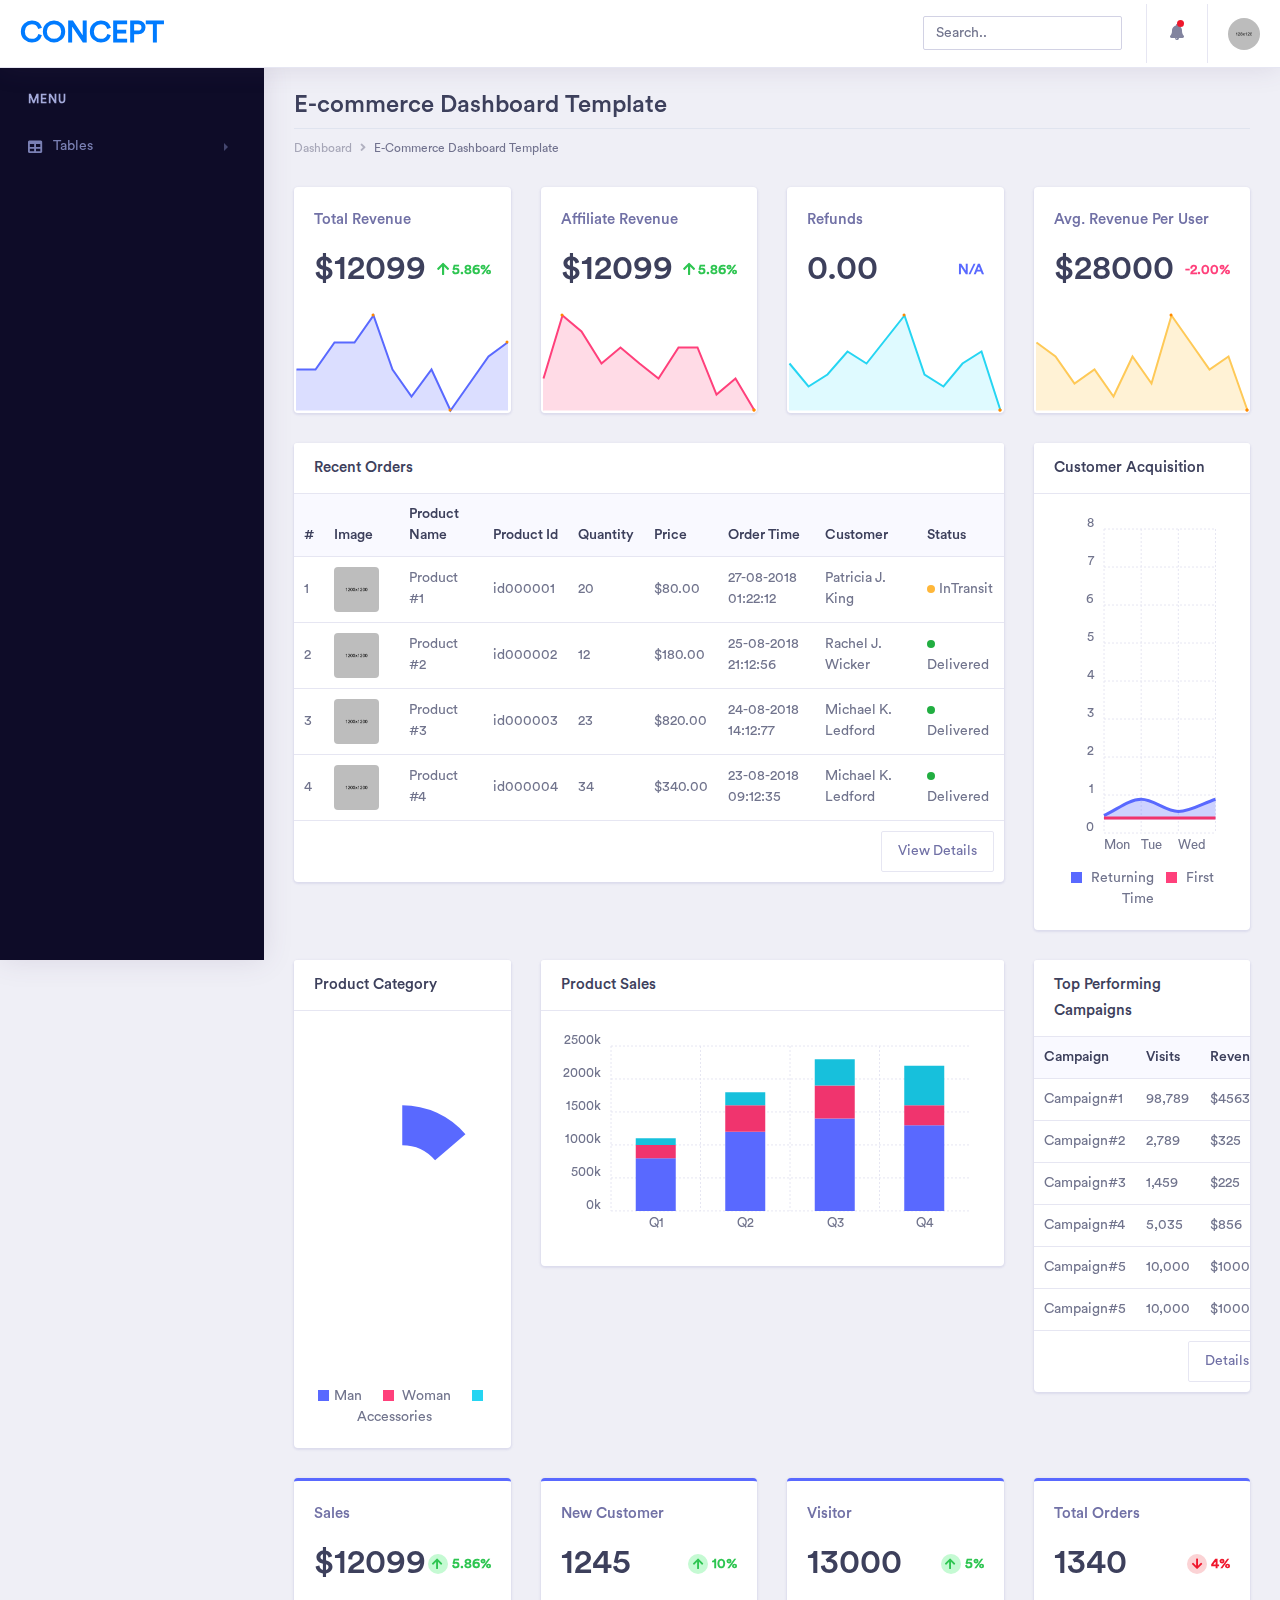
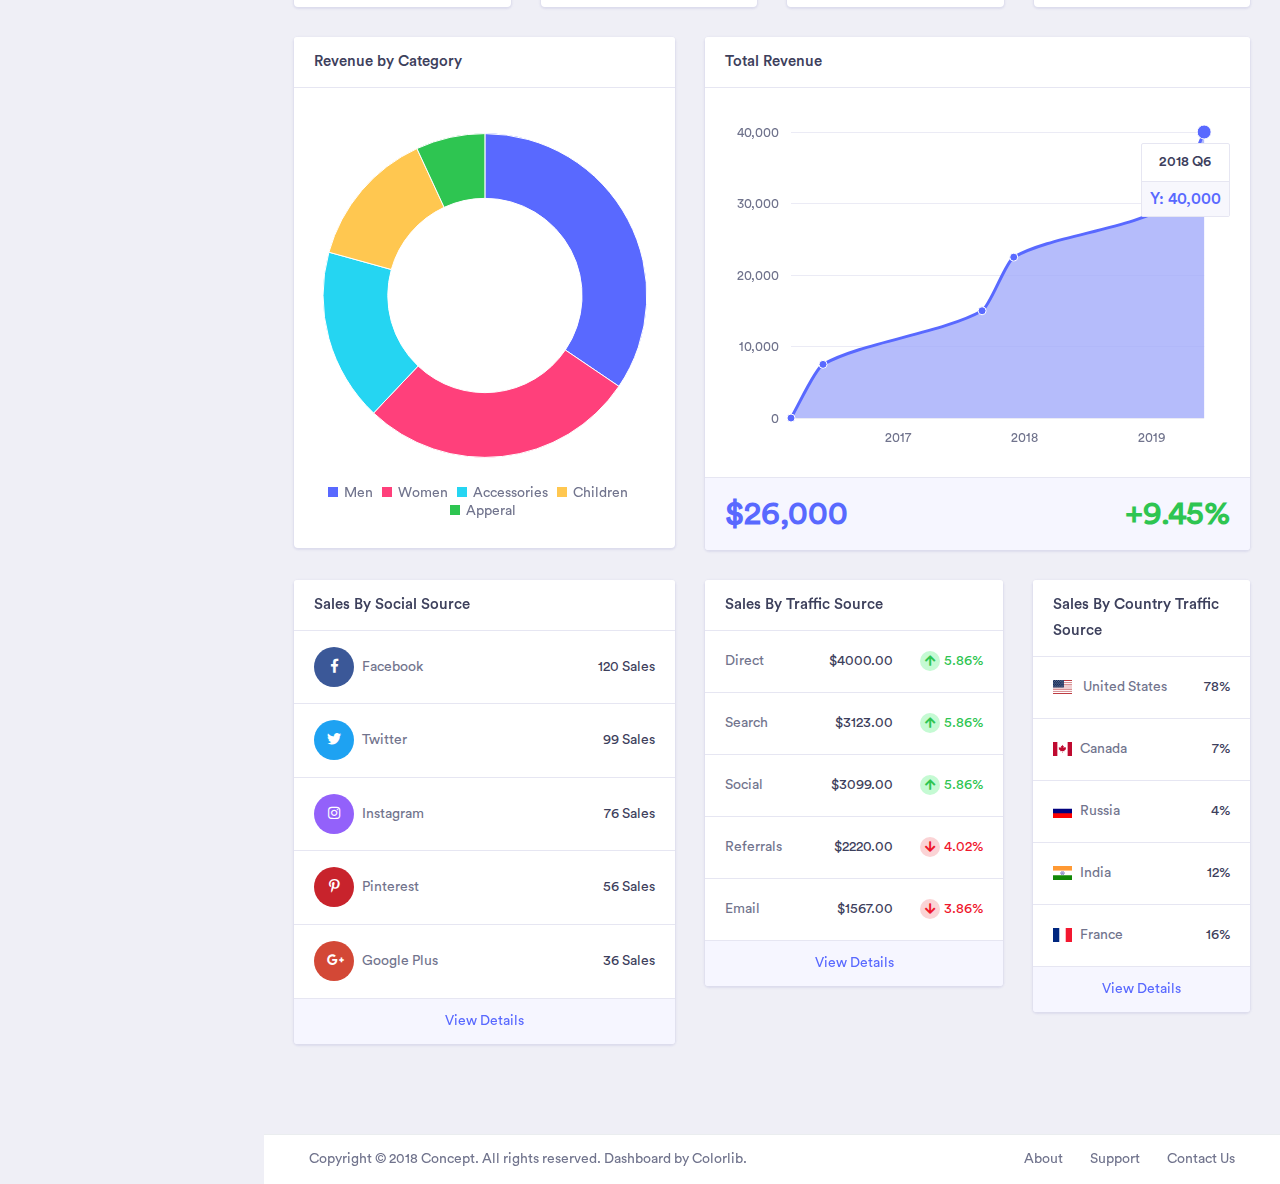
==== commit dc5e50ac: "a" ====
--- a/admin/index.html
+++ b/admin/index.html
@@ -86,47 +86,15 @@
                                 </li>
                             </ul>
                         </li>
-                        <li class="nav-item dropdown connection">
-                            <a class="nav-link" href="#" id="navbarDropdown" role="button" data-toggle="dropdown" aria-haspopup="true" aria-expanded="false"> <i class="fas fa-fw fa-th"></i> </a>
-                            <ul class="dropdown-menu dropdown-menu-right connection-dropdown">
-                                <li class="connection-list">
-                                    <div class="row">
-                                        <div class="col-xl-4 col-lg-4 col-md-6 col-sm-12 col-12 ">
-                                            <a href="#" class="connection-item"><img src="assets/images/github.png" alt="" > <span>Github</span></a>
-                                        </div>
-                                        <div class="col-xl-4 col-lg-4 col-md-6 col-sm-12 col-12 ">
-                                            <a href="#" class="connection-item"><img src="assets/images/dribbble.png" alt="" > <span>Dribbble</span></a>
-                                        </div>
-                                        <div class="col-xl-4 col-lg-4 col-md-6 col-sm-12 col-12 ">
-                                            <a href="#" class="connection-item"><img src="assets/images/dropbox.png" alt="" > <span>Dropbox</span></a>
-                                        </div>
-                                    </div>
-                                    <div class="row">
-                                        <div class="col-xl-4 col-lg-4 col-md-6 col-sm-12 col-12 ">
-                                            <a href="#" class="connection-item"><img src="assets/images/bitbucket.png" alt=""> <span>Bitbucket</span></a>
-                                        </div>
-                                        <div class="col-xl-4 col-lg-4 col-md-6 col-sm-12 col-12 ">
-                                            <a href="#" class="connection-item"><img src="assets/images/mail_chimp.png" alt="" ><span>Mail chimp</span></a>
-                                        </div>
-                                        <div class="col-xl-4 col-lg-4 col-md-6 col-sm-12 col-12 ">
-                                            <a href="#" class="connection-item"><img src="assets/images/slack.png" alt="" > <span>Slack</span></a>
-                                        </div>
-                                    </div>
-                                </li>
-                                <li>
-                                    <div class="conntection-footer"><a href="#">More</a></div>
-                                </li>
-                            </ul>
-                        </li>
+                    
                         <li class="nav-item dropdown nav-user">
                             <a class="nav-link nav-user-img" href="#" id="navbarDropdownMenuLink2" data-toggle="dropdown" aria-haspopup="true" aria-expanded="false"><img src="assets/images/avatar-1.jpg" alt="" class="user-avatar-md rounded-circle"></a>
                             <div class="dropdown-menu dropdown-menu-right nav-user-dropdown" aria-labelledby="navbarDropdownMenuLink2">
                                 <div class="nav-user-info">
-                                    <h5 class="mb-0 text-white nav-user-name">John Abraham </h5>
-                                    <span class="status"></span><span class="ml-2">Available</span>
-                                </div>
-                                <a class="dropdown-item" href="#"><i class="fas fa-user mr-2"></i>Account</a>
-                                <a class="dropdown-item" href="#"><i class="fas fa-cog mr-2"></i>Setting</a>
+                                    <h5 class="mb-0 text-white nav-user-name">bilel </h5>
+                                    <span class="status"></span><span class="ml-2">kawaf</span>
+                                </div>
+                               
                                 <a class="dropdown-item" href="#"><i class="fas fa-power-off mr-2"></i>Logout</a>
                             </div>
                         </li>
@@ -143,7 +111,7 @@
         <div class="nav-left-sidebar sidebar-dark">
             <div class="menu-list">
                 <nav class="navbar navbar-expand-lg navbar-light">
-                    <a class="d-xl-none d-lg-none" href="#">Dashboard</a>
+                 
                     <button class="navbar-toggler" type="button" data-toggle="collapse" data-target="#navbarNav" aria-controls="navbarNav" aria-expanded="false" aria-label="Toggle navigation">
                         <span class="navbar-toggler-icon"></span>
                     </button>
@@ -152,129 +120,9 @@
                             <li class="nav-divider">
                                 Menu
                             </li>
-                            <li class="nav-item ">
-                                <a class="nav-link active" href="#" data-toggle="collapse" aria-expanded="false" data-target="#submenu-1" aria-controls="submenu-1"><i class="fa fa-fw fa-user-circle"></i>Dashboard <span class="badge badge-success">6</span></a>
-                                <div id="submenu-1" class="collapse submenu" style="">
-                                    <ul class="nav flex-column">
-                                        <li class="nav-item">
-                                            <a class="nav-link" href="#" data-toggle="collapse" aria-expanded="false" data-target="#submenu-1-2" aria-controls="submenu-1-2">E-Commerce</a>
-                                            <div id="submenu-1-2" class="collapse submenu" style="">
-                                                <ul class="nav flex-column">
-                                                    <li class="nav-item">
-                                                        <a class="nav-link" href="index.html">E Commerce Dashboard</a>
-                                                    </li>
-                                                    <li class="nav-item">
-                                                        <a class="nav-link" href="ecommerce-product.html">Product List</a>
-                                                    </li>
-                                                    <li class="nav-item">
-                                                        <a class="nav-link" href="ecommerce-product-single.html">Product Single</a>
-                                                    </li>
-                                                    <li class="nav-item">
-                                                        <a class="nav-link" href="ecommerce-product-checkout.html">Product Checkout</a>
-                                                    </li>
-                                                </ul>
-                                            </div>
-                                        </li>
-                                        <li class="nav-item">
-                                            <a class="nav-link" href="dashboard-finance.html">Finance</a>
-                                        </li>
-                                        <li class="nav-item">
-                                            <a class="nav-link" href="dashboard-sales.html">Sales</a>
-                                        </li>
-                                        <li class="nav-item">
-                                            <a class="nav-link" href="#" data-toggle="collapse" aria-expanded="false" data-target="#submenu-1-1" aria-controls="submenu-1-1">Infulencer</a>
-                                            <div id="submenu-1-1" class="collapse submenu" style="">
-                                                <ul class="nav flex-column">
-                                                    <li class="nav-item">
-                                                        <a class="nav-link" href="dashboard-influencer.html">Influencer</a>
-                                                    </li>
-                                                    <li class="nav-item">
-                                                        <a class="nav-link" href="influencer-finder.html">Influencer Finder</a>
-                                                    </li>
-                                                    <li class="nav-item">
-                                                        <a class="nav-link" href="influencer-profile.html">Influencer Profile</a>
-                                                    </li>
-                                                </ul>
-                                            </div>
-                                        </li>
-                                    </ul>
-                                </div>
-                            </li>
-                            <li class="nav-item">
-                                <a class="nav-link" href="#" data-toggle="collapse" aria-expanded="false" data-target="#submenu-2" aria-controls="submenu-2"><i class="fa fa-fw fa-rocket"></i>UI Elements</a>
-                                <div id="submenu-2" class="collapse submenu" style="">
-                                    <ul class="nav flex-column">
-                                        <li class="nav-item">
-                                            <a class="nav-link" href="pages/cards.html">Cards <span class="badge badge-secondary">New</span></a>
-                                        </li>
-                                        <li class="nav-item">
-                                            <a class="nav-link" href="pages/general.html">General</a>
-                                        </li>
-                                        <li class="nav-item">
-                                            <a class="nav-link" href="pages/carousel.html">Carousel</a>
-                                        </li>
-                                        <li class="nav-item">
-                                            <a class="nav-link" href="pages/listgroup.html">List Group</a>
-                                        </li>
-                                        <li class="nav-item">
-                                            <a class="nav-link" href="pages/typography.html">Typography</a>
-                                        </li>
-                                        <li class="nav-item">
-                                            <a class="nav-link" href="pages/accordions.html">Accordions</a>
-                                        </li>
-                                        <li class="nav-item">
-                                            <a class="nav-link" href="pages/tabs.html">Tabs</a>
-                                        </li>
-                                    </ul>
-                                </div>
-                            </li>
-                            <li class="nav-item">
-                                <a class="nav-link" href="#" data-toggle="collapse" aria-expanded="false" data-target="#submenu-3" aria-controls="submenu-3"><i class="fas fa-fw fa-chart-pie"></i>Chart</a>
-                                <div id="submenu-3" class="collapse submenu" style="">
-                                    <ul class="nav flex-column">
-                                        <li class="nav-item">
-                                            <a class="nav-link" href="pages/chart-c3.html">C3 Charts</a>
-                                        </li>
-                                        <li class="nav-item">
-                                            <a class="nav-link" href="pages/chart-chartist.html">Chartist Charts</a>
-                                        </li>
-                                        <li class="nav-item">
-                                            <a class="nav-link" href="pages/chart-charts.html">Chart</a>
-                                        </li>
-                                        <li class="nav-item">
-                                            <a class="nav-link" href="pages/chart-morris.html">Morris</a>
-                                        </li>
-                                        <li class="nav-item">
-                                            <a class="nav-link" href="pages/chart-sparkline.html">Sparkline</a>
-                                        </li>
-                                        <li class="nav-item">
-                                            <a class="nav-link" href="pages/chart-gauge.html">Guage</a>
-                                        </li>
-                                    </ul>
-                                </div>
-                            </li>
-                            <li class="nav-item ">
-                                <a class="nav-link" href="#" data-toggle="collapse" aria-expanded="false" data-target="#submenu-4" aria-controls="submenu-4"><i class="fab fa-fw fa-wpforms"></i>Forms</a>
-                                <div id="submenu-4" class="collapse submenu" style="">
-                                    <ul class="nav flex-column">
-                                        <li class="nav-item">
-                                            <a class="nav-link" href="pages/form-elements.html">Form Elements</a>
-                                        </li>
-                                        <li class="nav-item">
-                                            <a class="nav-link" href="pages/form-validation.html">Parsely Validations</a>
-                                        </li>
-                                        <li class="nav-item">
-                                            <a class="nav-link" href="pages/multiselect.html">Multiselect</a>
-                                        </li>
-                                        <li class="nav-item">
-                                            <a class="nav-link" href="pages/datepicker.html">Date Picker</a>
-                                        </li>
-                                        <li class="nav-item">
-                                            <a class="nav-link" href="pages/bootstrap-select.html">Bootstrap Select</a>
-                                        </li>
-                                    </ul>
-                                </div>
-                            </li>
+                            
+                            
+                           
                             <li class="nav-item">
                                 <a class="nav-link" href="#" data-toggle="collapse" aria-expanded="false" data-target="#submenu-5" aria-controls="submenu-5"><i class="fas fa-fw fa-table"></i>Tables</a>
                                 <div id="submenu-5" class="collapse submenu" style="">
@@ -288,141 +136,15 @@
                                     </ul>
                                 </div>
                             </li>
-                            <li class="nav-divider">
-                                Features
+                           
+                            
+                                    </ul>
+                                </div>
                             </li>
-                            <li class="nav-item">
-                                <a class="nav-link" href="#" data-toggle="collapse" aria-expanded="false" data-target="#submenu-6" aria-controls="submenu-6"><i class="fas fa-fw fa-file"></i> Pages </a>
-                                <div id="submenu-6" class="collapse submenu" style="">
-                                    <ul class="nav flex-column">
-                                        <li class="nav-item">
-                                            <a class="nav-link" href="pages/blank-page.html">Blank Page</a>
-                                        </li>
-                                        <li class="nav-item">
-                                            <a class="nav-link" href="pages/blank-page-header.html">Blank Page Header</a>
-                                        </li>
-                                        <li class="nav-item">
-                                            <a class="nav-link" href="pages/login.html">Login</a>
-                                        </li>
-                                        <li class="nav-item">
-                                            <a class="nav-link" href="pages/404-page.html">404 page</a>
-                                        </li>
-                                        <li class="nav-item">
-                                            <a class="nav-link" href="pages/sign-up.html">Sign up Page</a>
-                                        </li>
-                                        <li class="nav-item">
-                                            <a class="nav-link" href="pages/forgot-password.html">Forgot Password</a>
-                                        </li>
-                                        <li class="nav-item">
-                                            <a class="nav-link" href="pages/pricing.html">Pricing Tables</a>
-                                        </li>
-                                        <li class="nav-item">
-                                            <a class="nav-link" href="pages/timeline.html">Timeline</a>
-                                        </li>
-                                        <li class="nav-item">
-                                            <a class="nav-link" href="pages/calendar.html">Calendar</a>
-                                        </li>
-                                        <li class="nav-item">
-                                            <a class="nav-link" href="pages/sortable-nestable-lists.html">Sortable/Nestable List</a>
-                                        </li>
-                                        <li class="nav-item">
-                                            <a class="nav-link" href="pages/widgets.html">Widgets</a>
-                                        </li>
-                                        <li class="nav-item">
-                                            <a class="nav-link" href="pages/media-object.html">Media Objects</a>
-                                        </li>
-                                        <li class="nav-item">
-                                            <a class="nav-link" href="pages/cropper-image.html">Cropper</a>
-                                        </li>
-                                        <li class="nav-item">
-                                            <a class="nav-link" href="pages/color-picker.html">Color Picker</a>
-                                        </li>
-                                    </ul>
-                                </div>
-                            </li>
-                            <li class="nav-item">
-                                <a class="nav-link" href="#" data-toggle="collapse" aria-expanded="false" data-target="#submenu-7" aria-controls="submenu-7"><i class="fas fa-fw fa-inbox"></i>Apps <span class="badge badge-secondary">New</span></a>
-                                <div id="submenu-7" class="collapse submenu" style="">
-                                    <ul class="nav flex-column">
-                                        <li class="nav-item">
-                                            <a class="nav-link" href="pages/inbox.html">Inbox</a>
-                                        </li>
-                                        <li class="nav-item">
-                                            <a class="nav-link" href="pages/email-details.html">Email Detail</a>
-                                        </li>
-                                        <li class="nav-item">
-                                            <a class="nav-link" href="pages/email-compose.html">Email Compose</a>
-                                        </li>
-                                        <li class="nav-item">
-                                            <a class="nav-link" href="pages/message-chat.html">Message Chat</a>
-                                        </li>
-                                    </ul>
-                                </div>
-                            </li>
-                            <li class="nav-item">
-                                <a class="nav-link" href="#" data-toggle="collapse" aria-expanded="false" data-target="#submenu-8" aria-controls="submenu-8"><i class="fas fa-fw fa-columns"></i>Icons</a>
-                                <div id="submenu-8" class="collapse submenu" style="">
-                                    <ul class="nav flex-column">
-                                        <li class="nav-item">
-                                            <a class="nav-link" href="pages/icon-fontawesome.html">FontAwesome Icons</a>
-                                        </li>
-                                        <li class="nav-item">
-                                            <a class="nav-link" href="pages/icon-material.html">Material Icons</a>
-                                        </li>
-                                        <li class="nav-item">
-                                            <a class="nav-link" href="pages/icon-simple-lineicon.html">Simpleline Icon</a>
-                                        </li>
-                                        <li class="nav-item">
-                                            <a class="nav-link" href="pages/icon-themify.html">Themify Icon</a>
-                                        </li>
-                                        <li class="nav-item">
-                                            <a class="nav-link" href="pages/icon-flag.html">Flag Icons</a>
-                                        </li>
-                                        <li class="nav-item">
-                                            <a class="nav-link" href="pages/icon-weather.html">Weather Icon</a>
-                                        </li>
-                                    </ul>
-                                </div>
-                            </li>
-                            <li class="nav-item">
-                                <a class="nav-link" href="#" data-toggle="collapse" aria-expanded="false" data-target="#submenu-9" aria-controls="submenu-9"><i class="fas fa-fw fa-map-marker-alt"></i>Maps</a>
-                                <div id="submenu-9" class="collapse submenu" style="">
-                                    <ul class="nav flex-column">
-                                        <li class="nav-item">
-                                            <a class="nav-link" href="pages/map-google.html">Google Maps</a>
-                                        </li>
-                                        <li class="nav-item">
-                                            <a class="nav-link" href="pages/map-vector.html">Vector Maps</a>
-                                        </li>
-                                    </ul>
-                                </div>
-                            </li>
-                            <li class="nav-item">
-                                <a class="nav-link" href="#" data-toggle="collapse" aria-expanded="false" data-target="#submenu-10" aria-controls="submenu-10"><i class="fas fa-f fa-folder"></i>Menu Level</a>
-                                <div id="submenu-10" class="collapse submenu" style="">
-                                    <ul class="nav flex-column">
-                                        <li class="nav-item">
-                                            <a class="nav-link" href="#">Level 1</a>
-                                        </li>
-                                        <li class="nav-item">
-                                            <a class="nav-link" href="#" data-toggle="collapse" aria-expanded="false" data-target="#submenu-11" aria-controls="submenu-11">Level 2</a>
-                                            <div id="submenu-11" class="collapse submenu" style="">
-                                                <ul class="nav flex-column">
-                                                    <li class="nav-item">
-                                                        <a class="nav-link" href="#">Level 1</a>
-                                                    </li>
-                                                    <li class="nav-item">
-                                                        <a class="nav-link" href="#">Level 2</a>
-                                                    </li>
-                                                </ul>
-                                            </div>
-                                        </li>
-                                        <li class="nav-item">
-                                            <a class="nav-link" href="#">Level 3</a>
-                                        </li>
-                                    </ul>
-                                </div>
-                            </li>
+                            
+                           
+                           
+                           
                         </ul>
                     </div>
                 </nav>
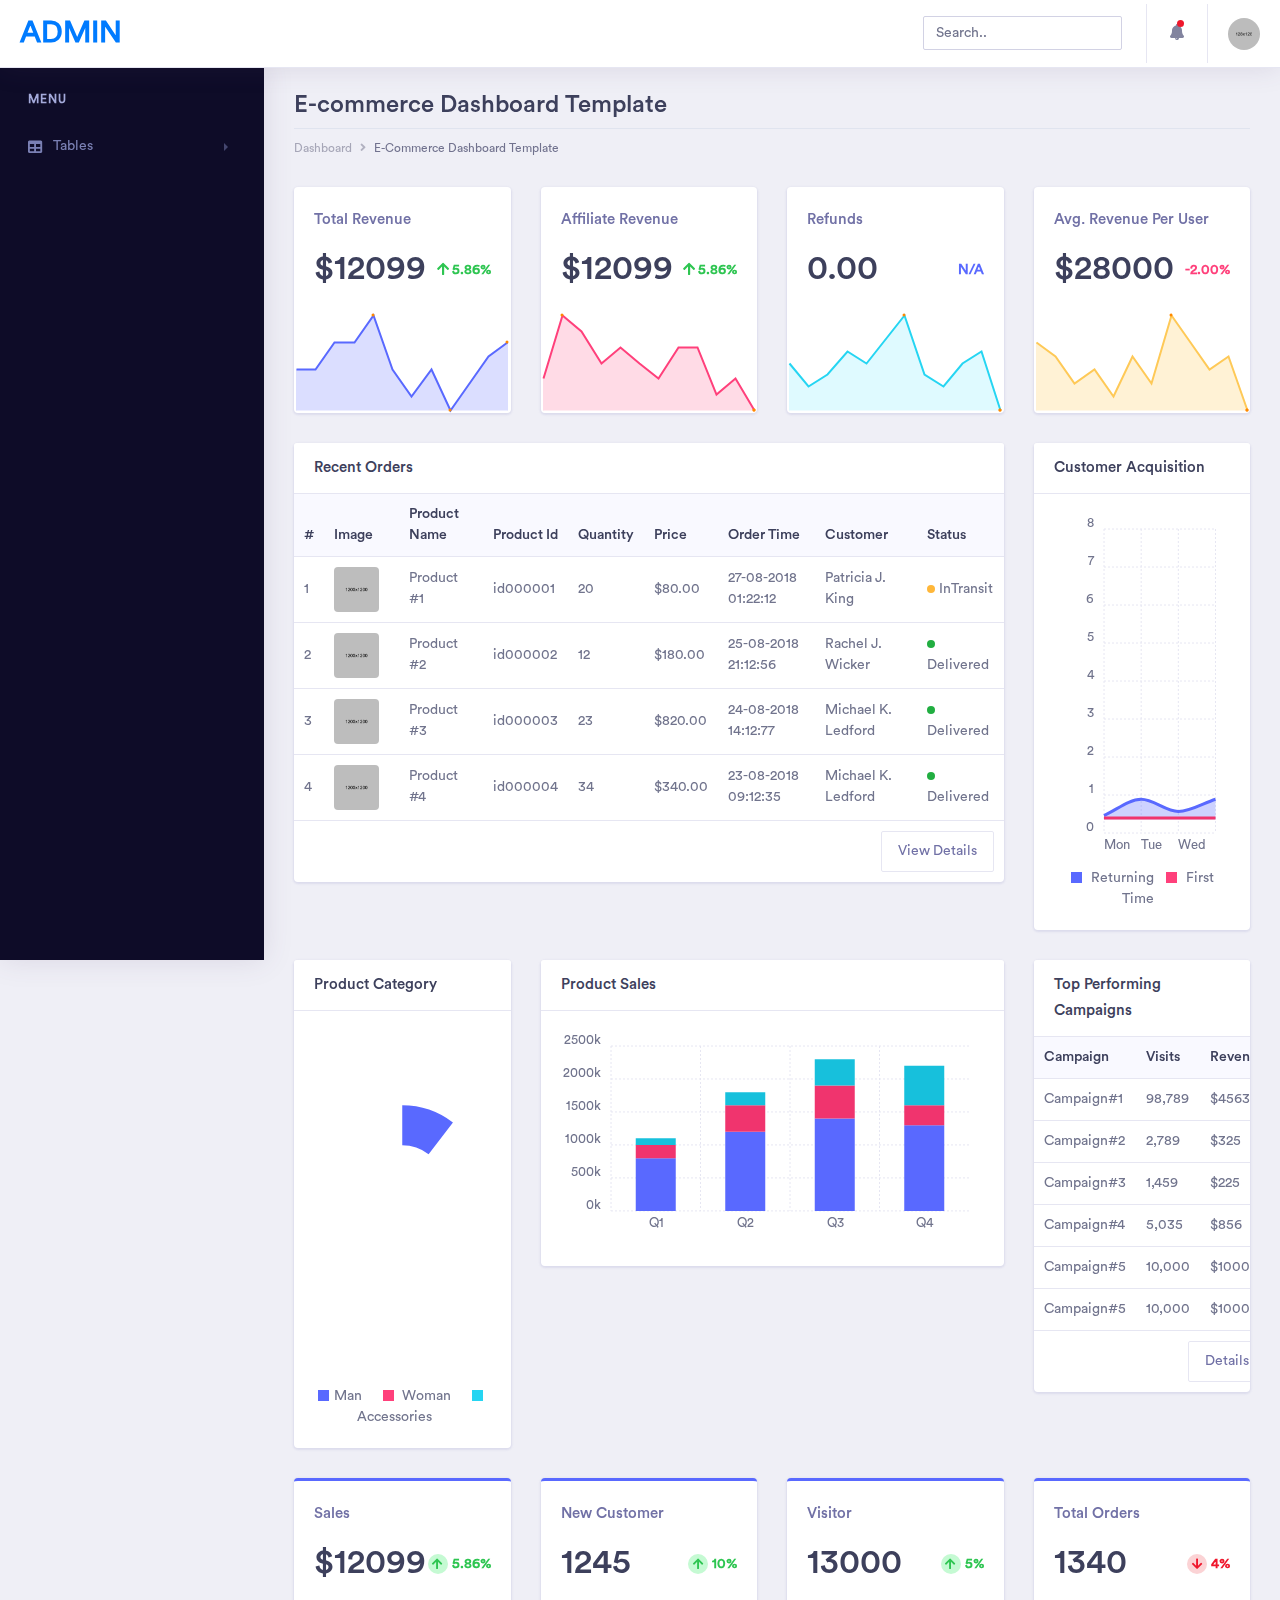
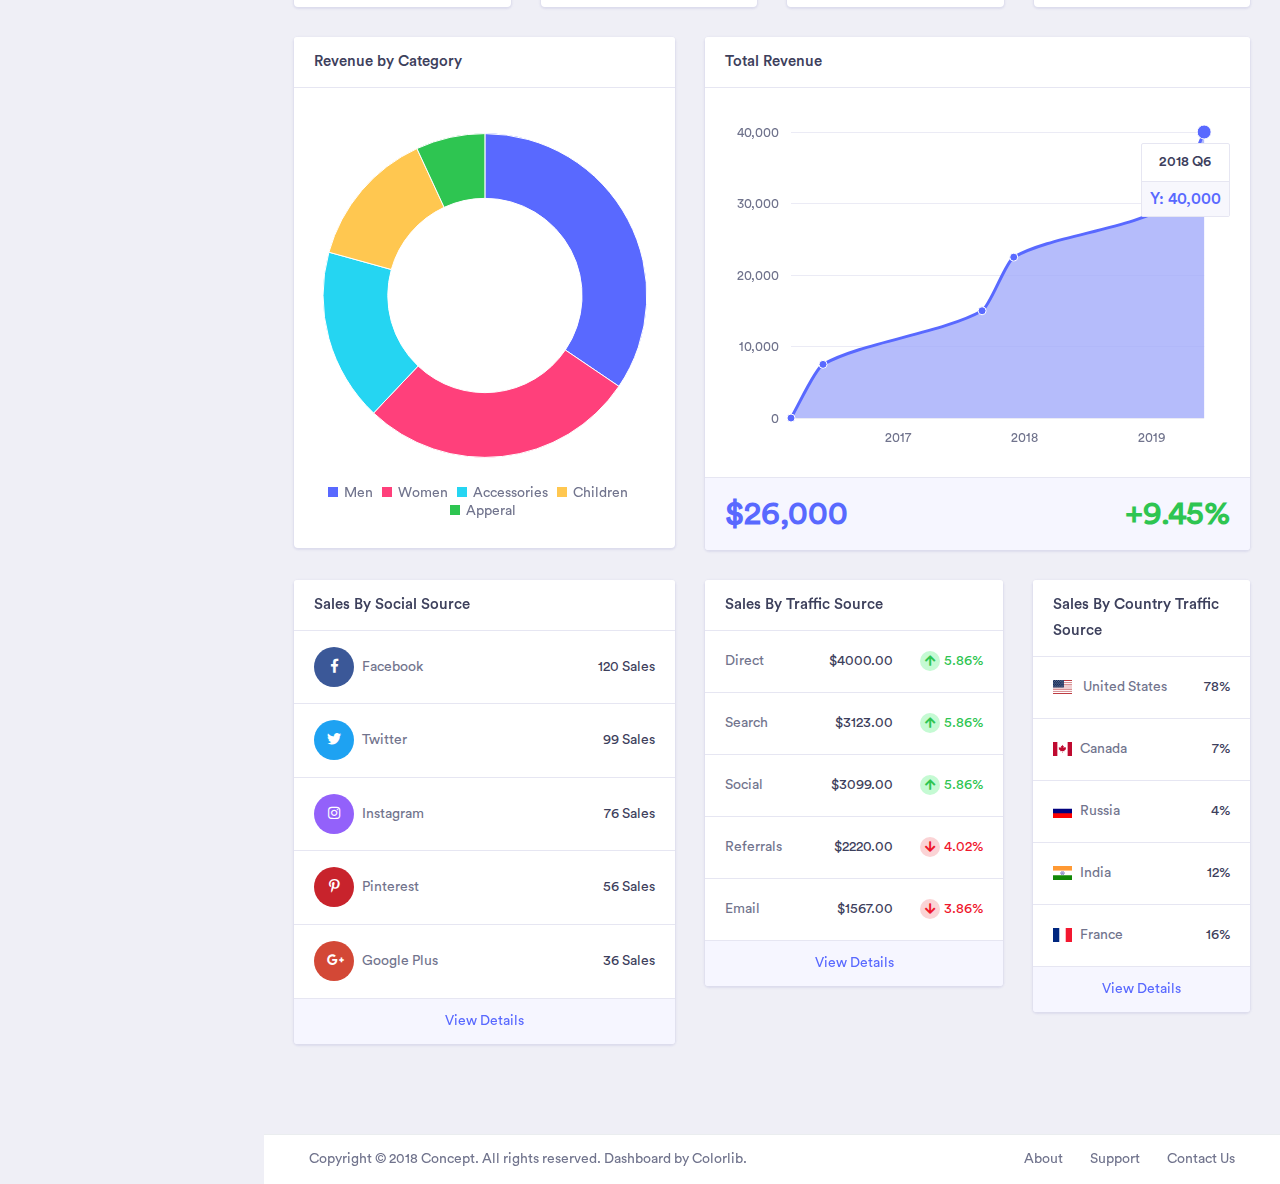
==== commit 3067117e: "a" ====
--- a/admin/index.html
+++ b/admin/index.html
@@ -28,7 +28,7 @@
         <!-- ============================================================== -->
         <div class="dashboard-header">
             <nav class="navbar navbar-expand-lg bg-white fixed-top">
-                <a class="navbar-brand" href="index.html">Concept</a>
+                <a class="navbar-brand" href="index.html">Admin</a>
                 <button class="navbar-toggler" type="button" data-toggle="collapse" data-target="#navbarSupportedContent" aria-controls="navbarSupportedContent" aria-expanded="false" aria-label="Toggle navigation">
                     <span class="navbar-toggler-icon"></span>
                 </button>
@@ -131,7 +131,7 @@
                                             <a class="nav-link" href="pages/general-table.html">General Tables</a>
                                         </li>
                                         <li class="nav-item">
-                                            <a class="nav-link" href="pages/data-tables.html">Data Tables</a>
+                                            <a class="nav-link" href="pages/data-tables.php">Data Tables</a>
                                         </li>
                                     </ul>
                                 </div>
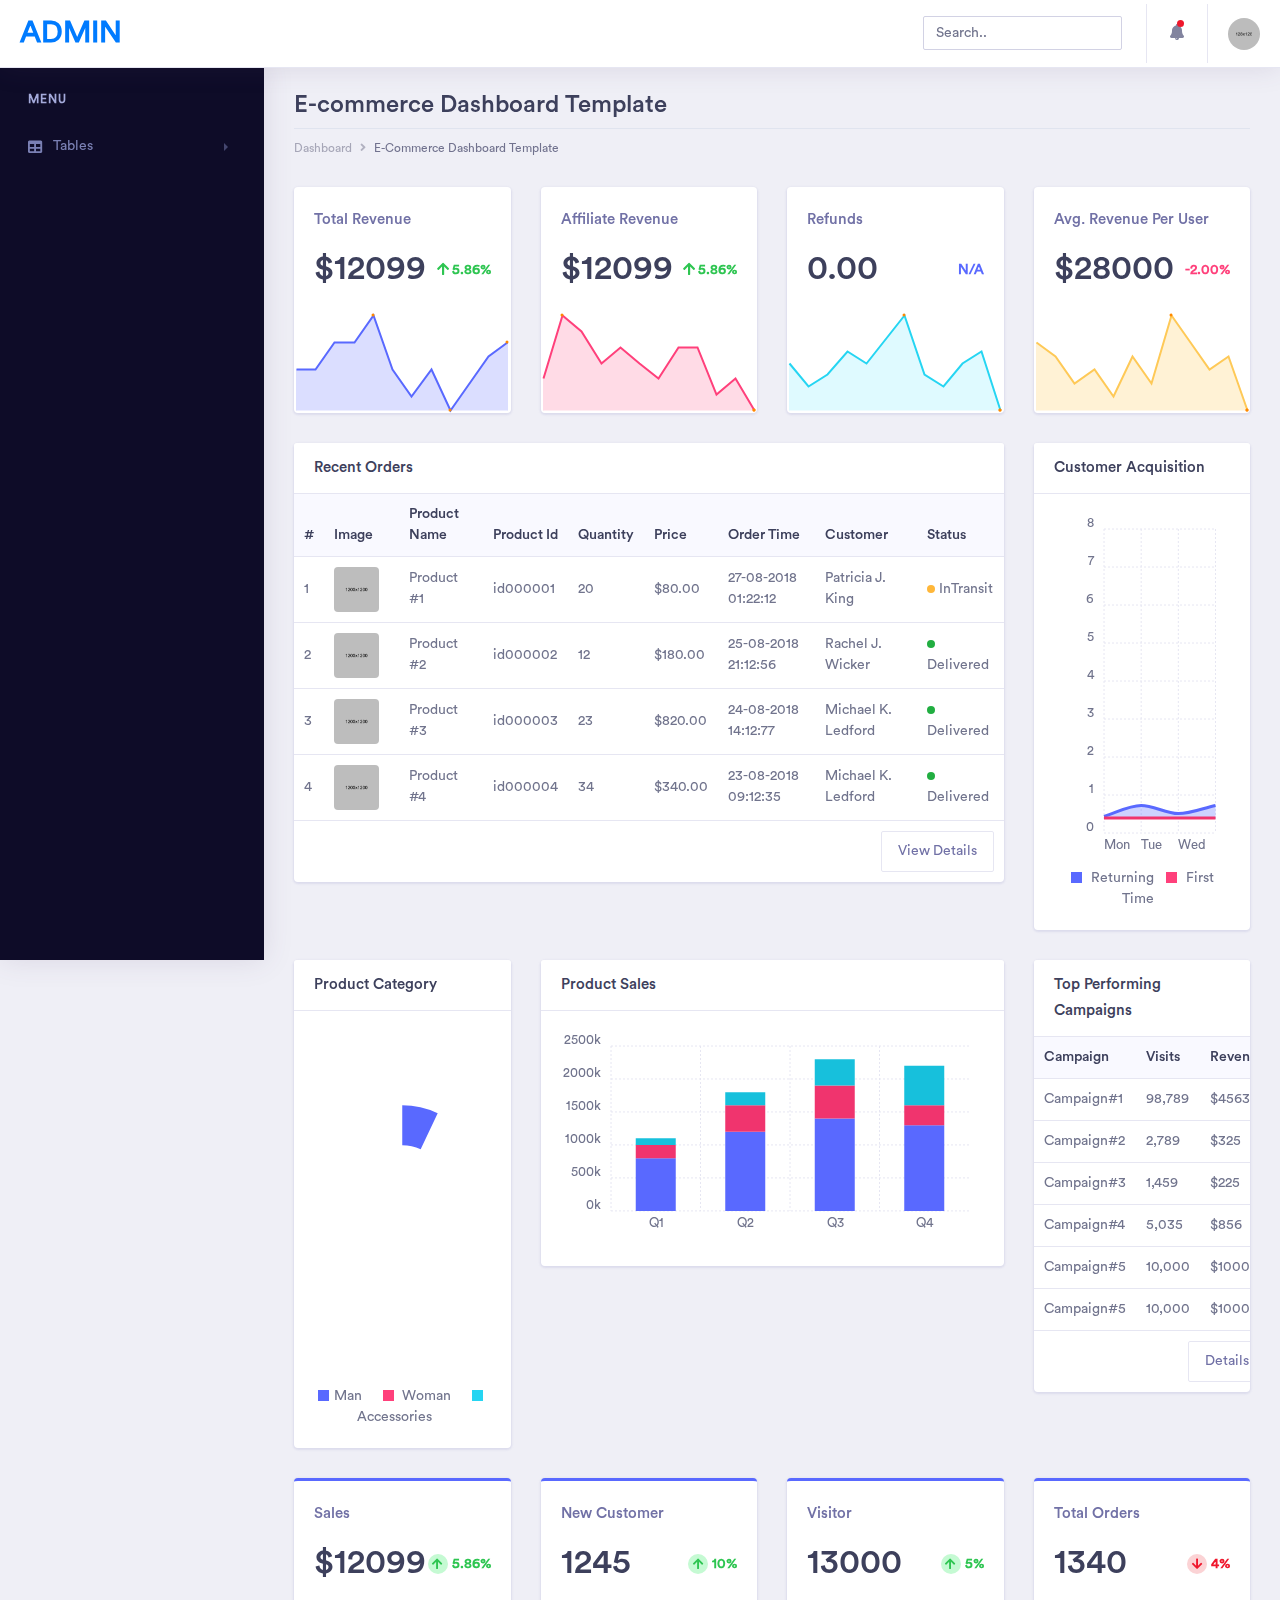
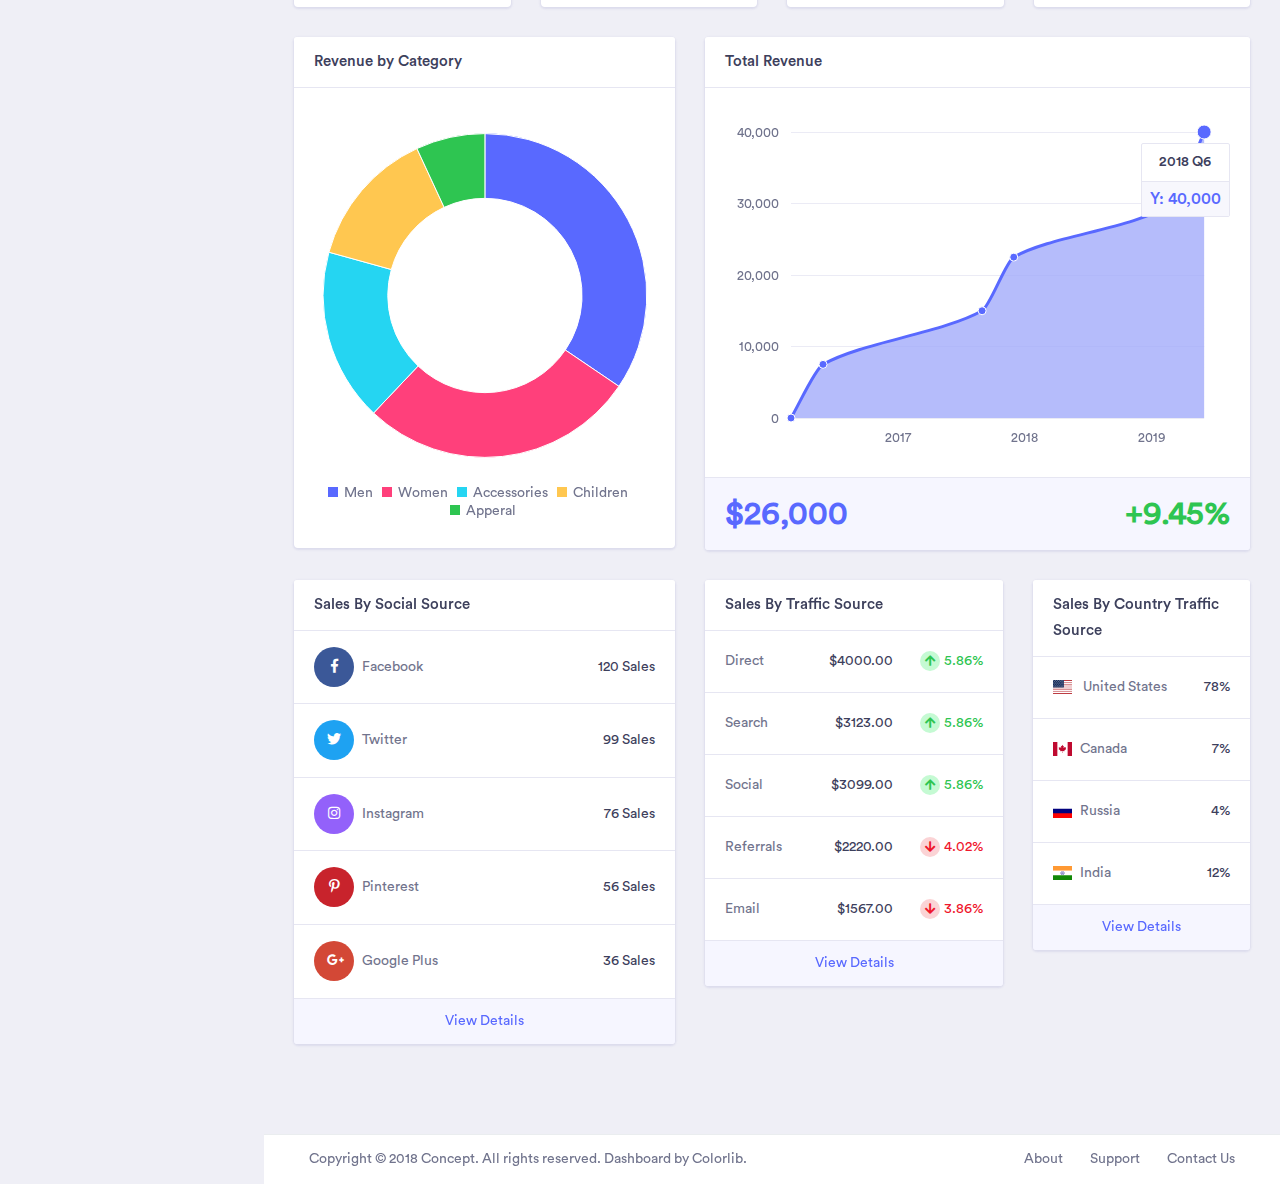
==== commit b1c7fd56: "f" ====
--- a/admin/index.html
+++ b/admin/index.html
@@ -663,7 +663,6 @@
                                             </li>
                                             <li class="list-group-item country-sales-content"><span class=" mr-2"><i class="flag-icon flag-icon-in" title="in" id="in"></i></span><span class="">India</span><span class="float-right text-dark">12%</span>
                                             </li>
-                                            <li class="list-group-item country-sales-content"><span class=" mr-2"><i class="flag-icon flag-icon-fr" title="fr" id="fr"></i></span><span class="">France</span><span class="float-right text-dark">16%</span>
                                             </li>
                                         </ul>
                                     </div>
